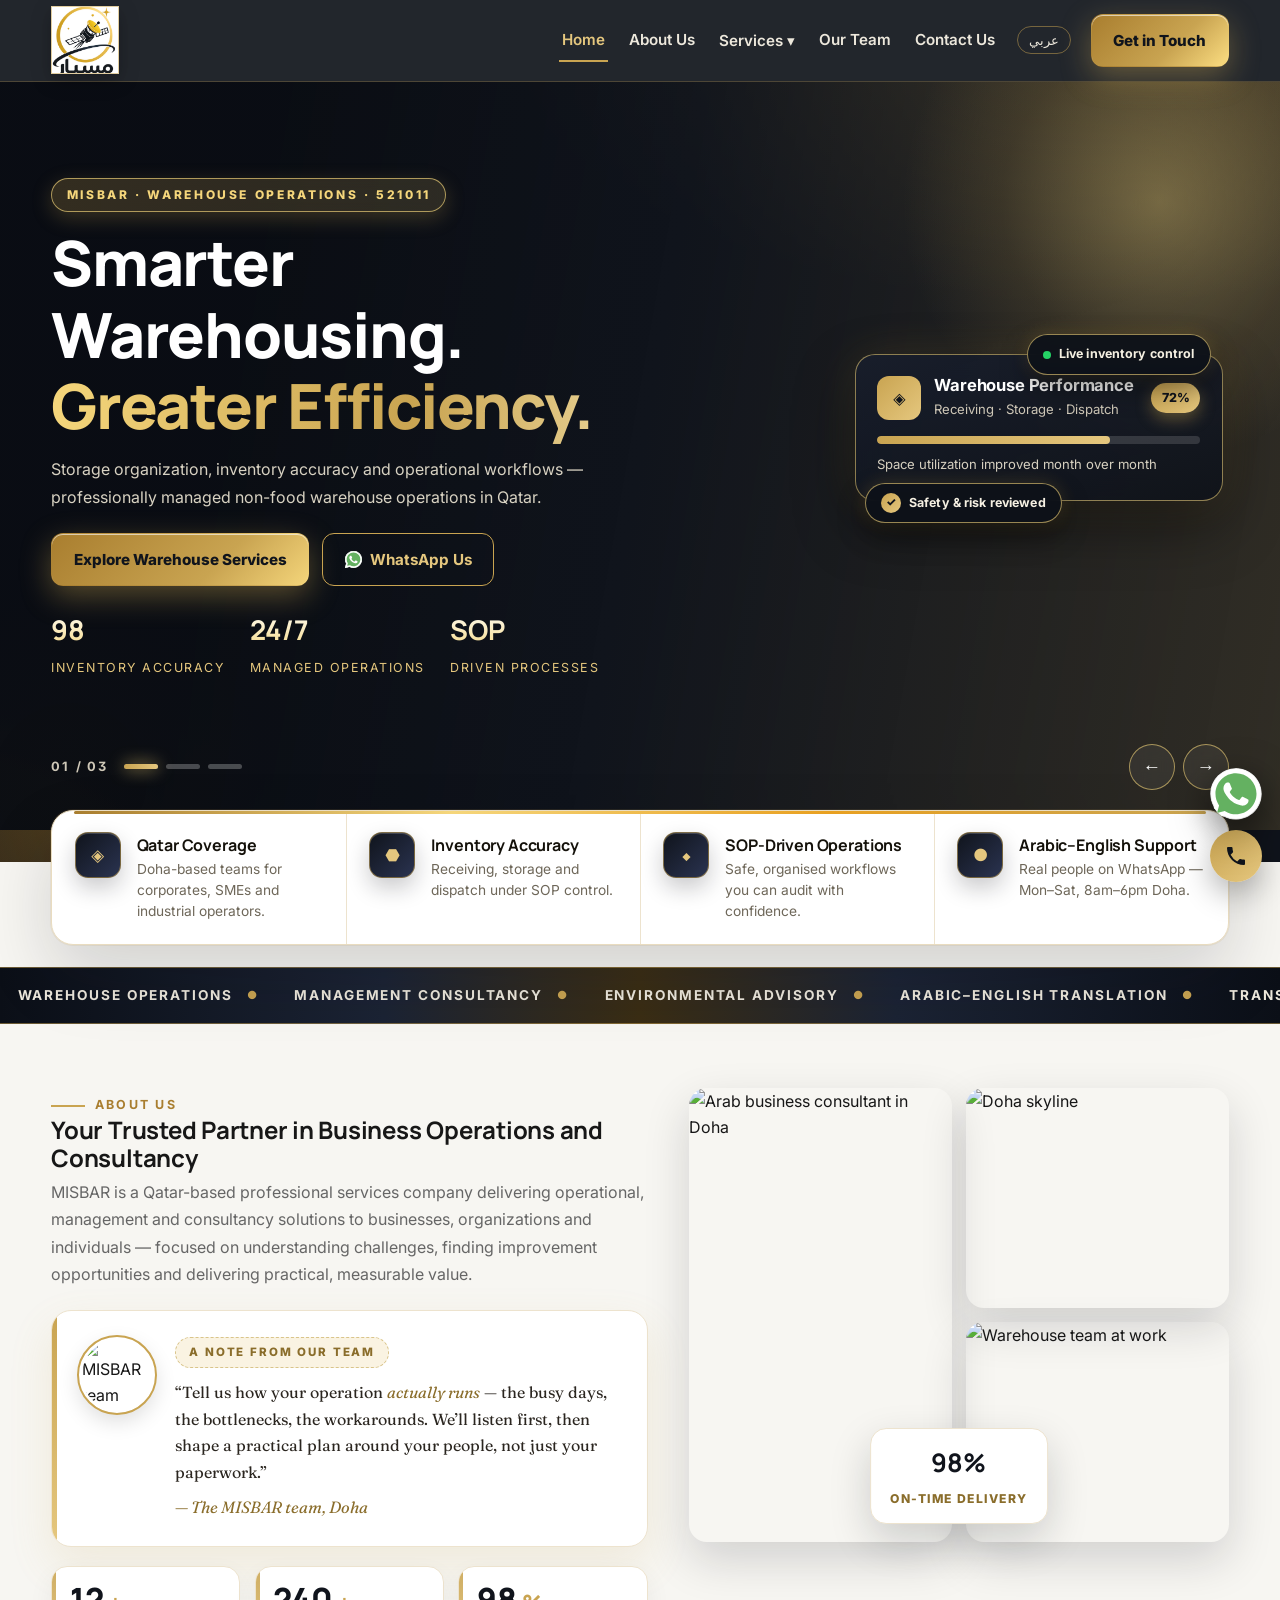
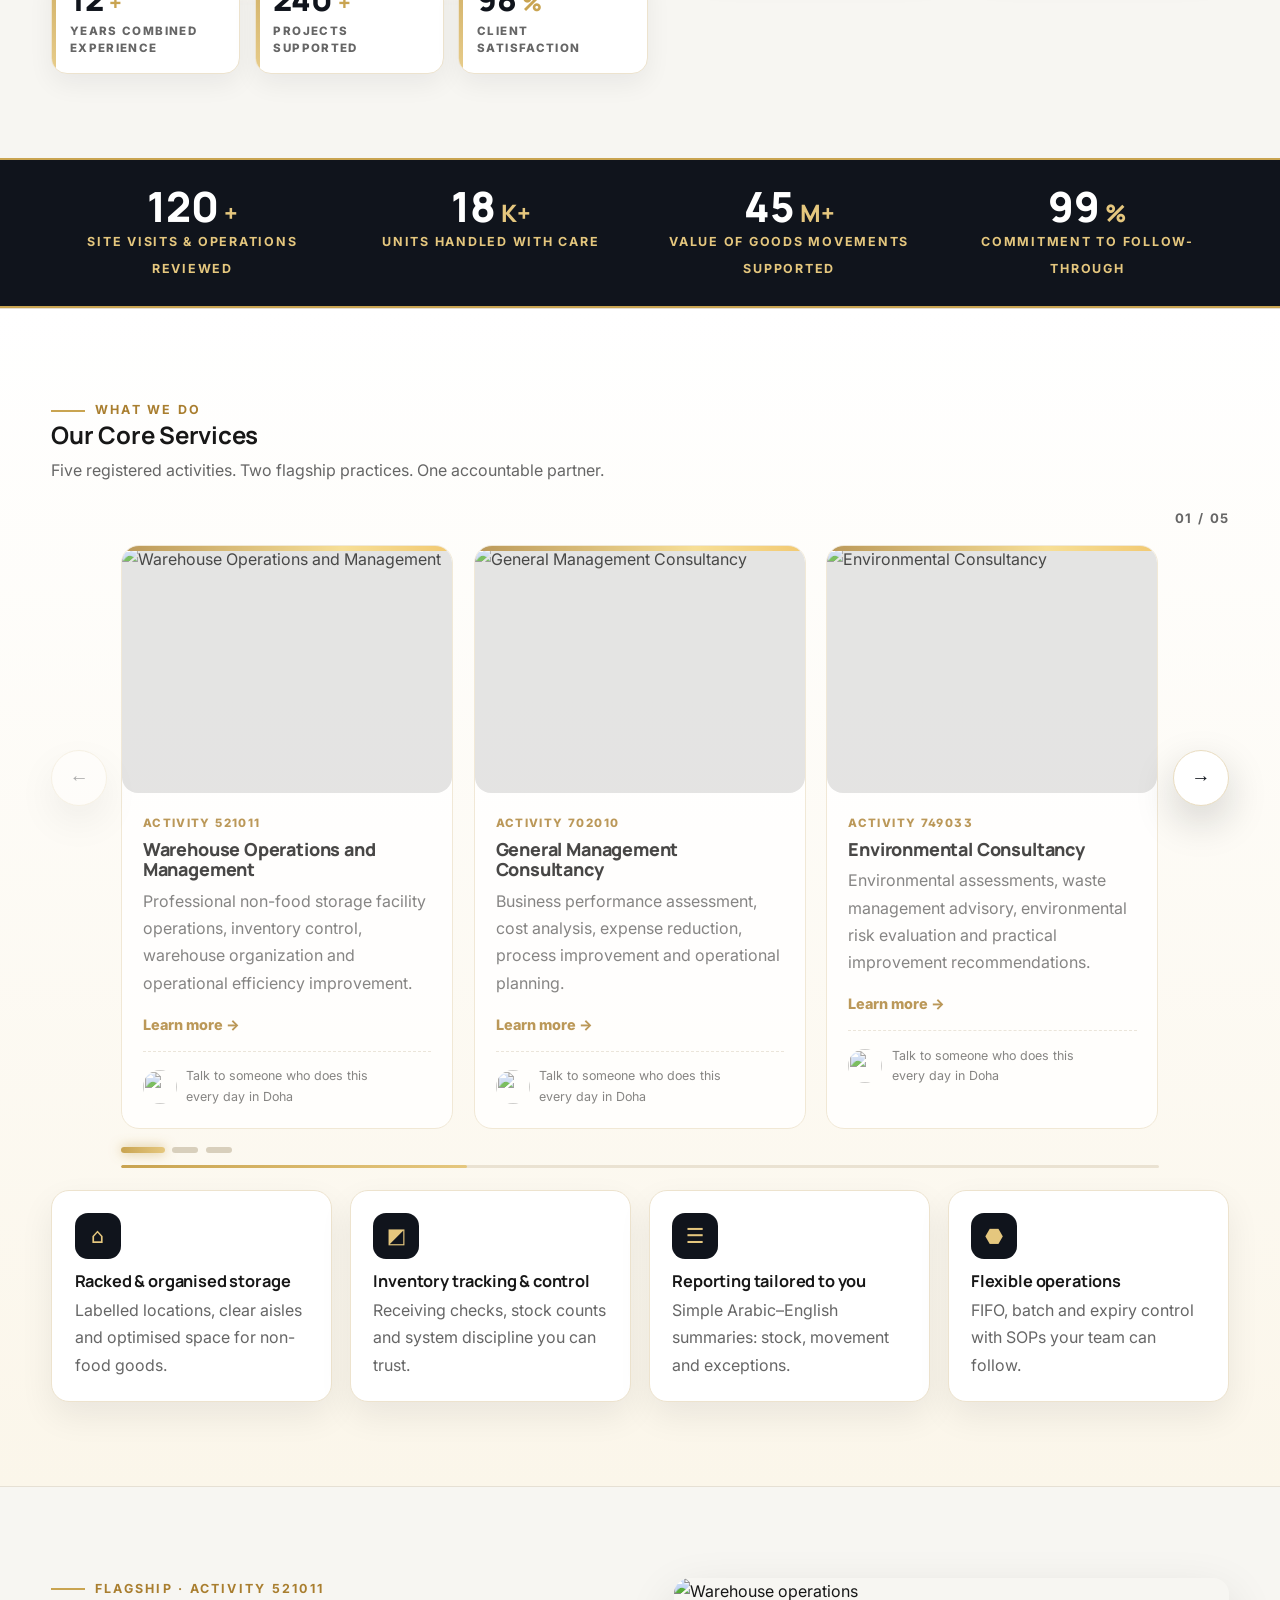
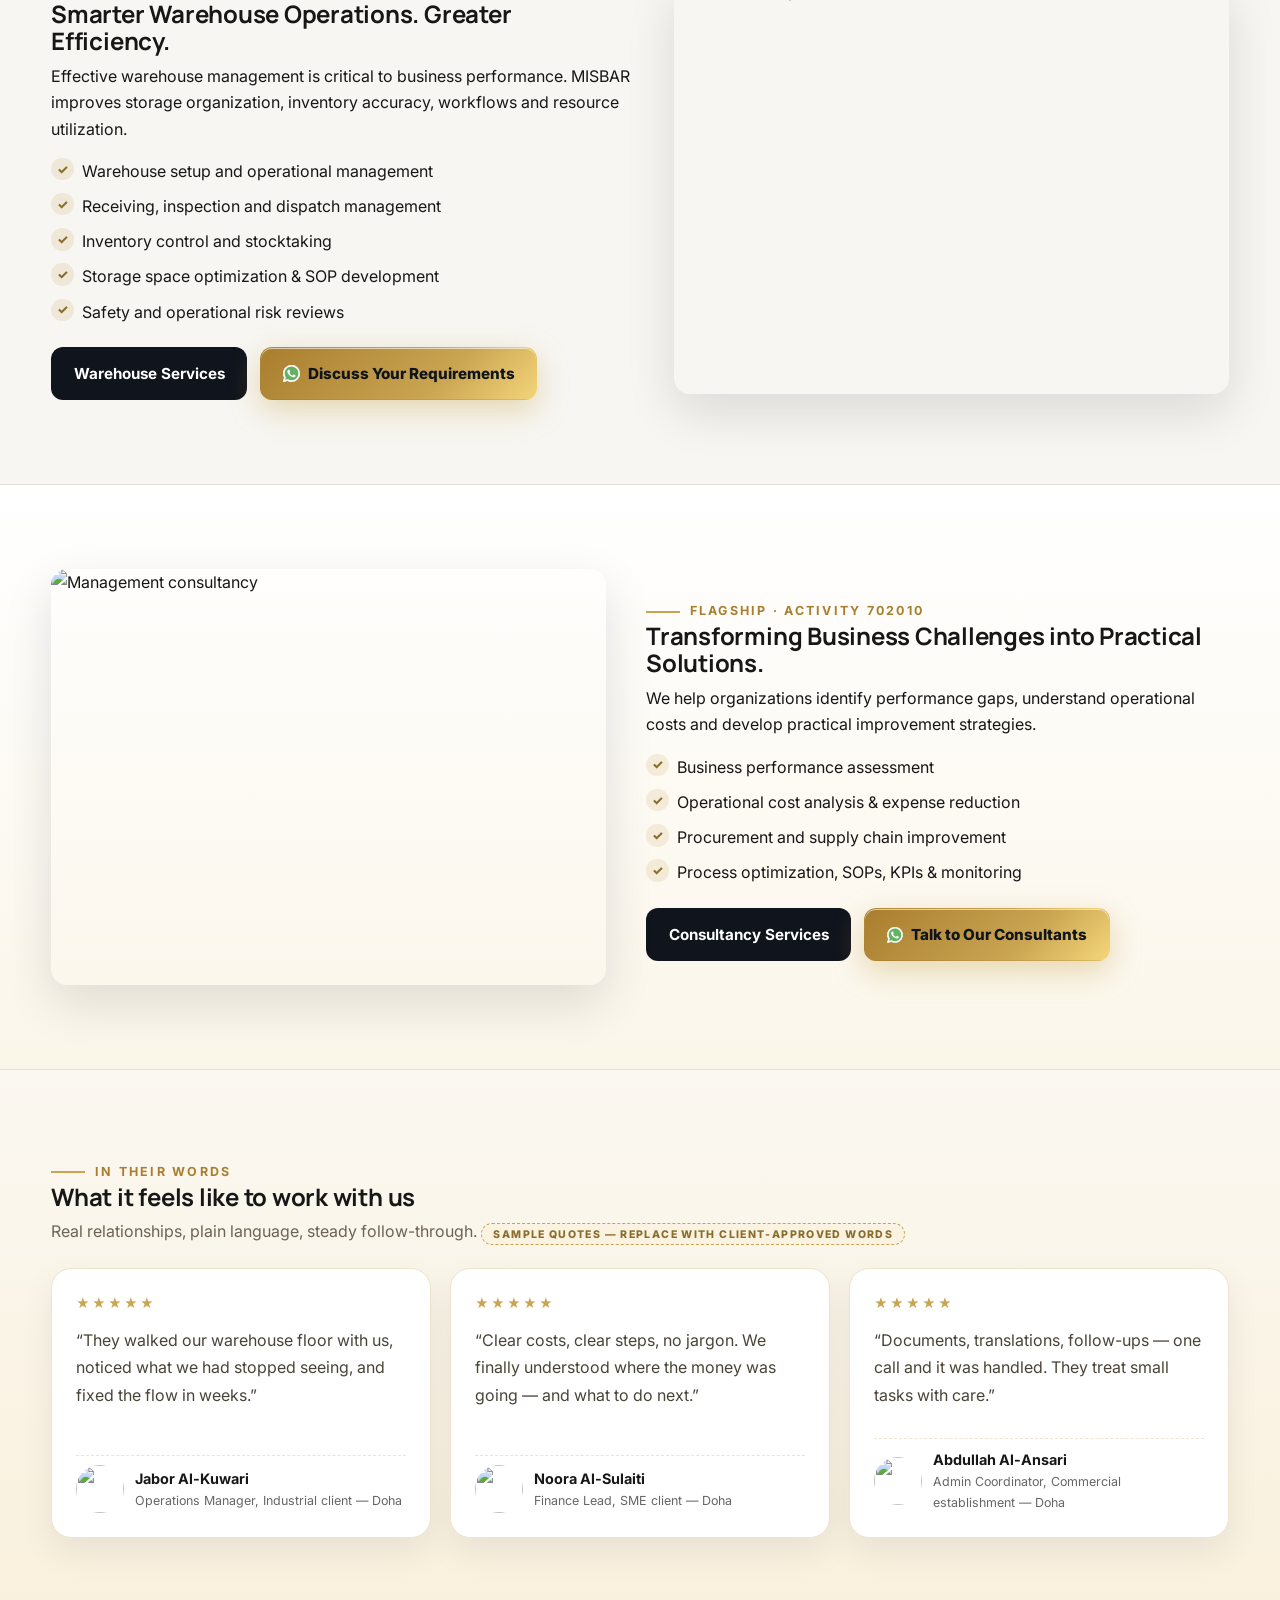
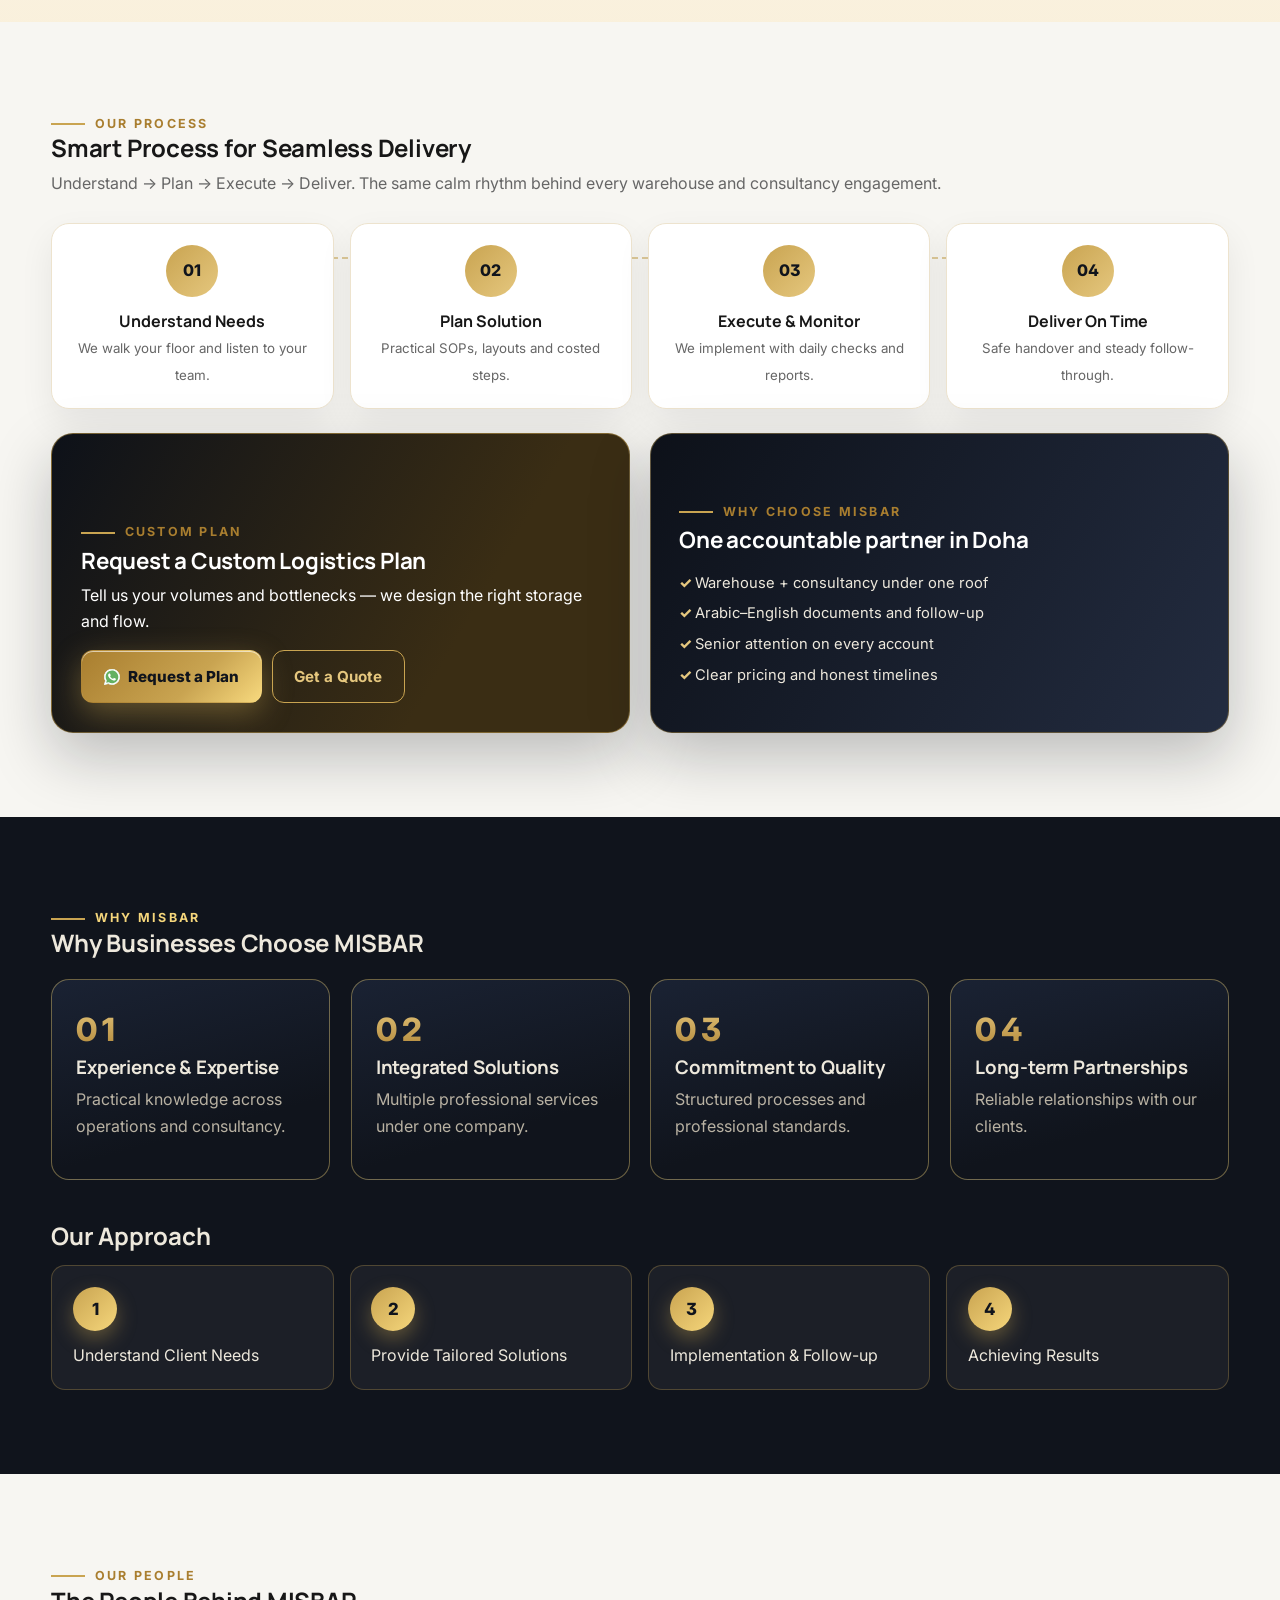
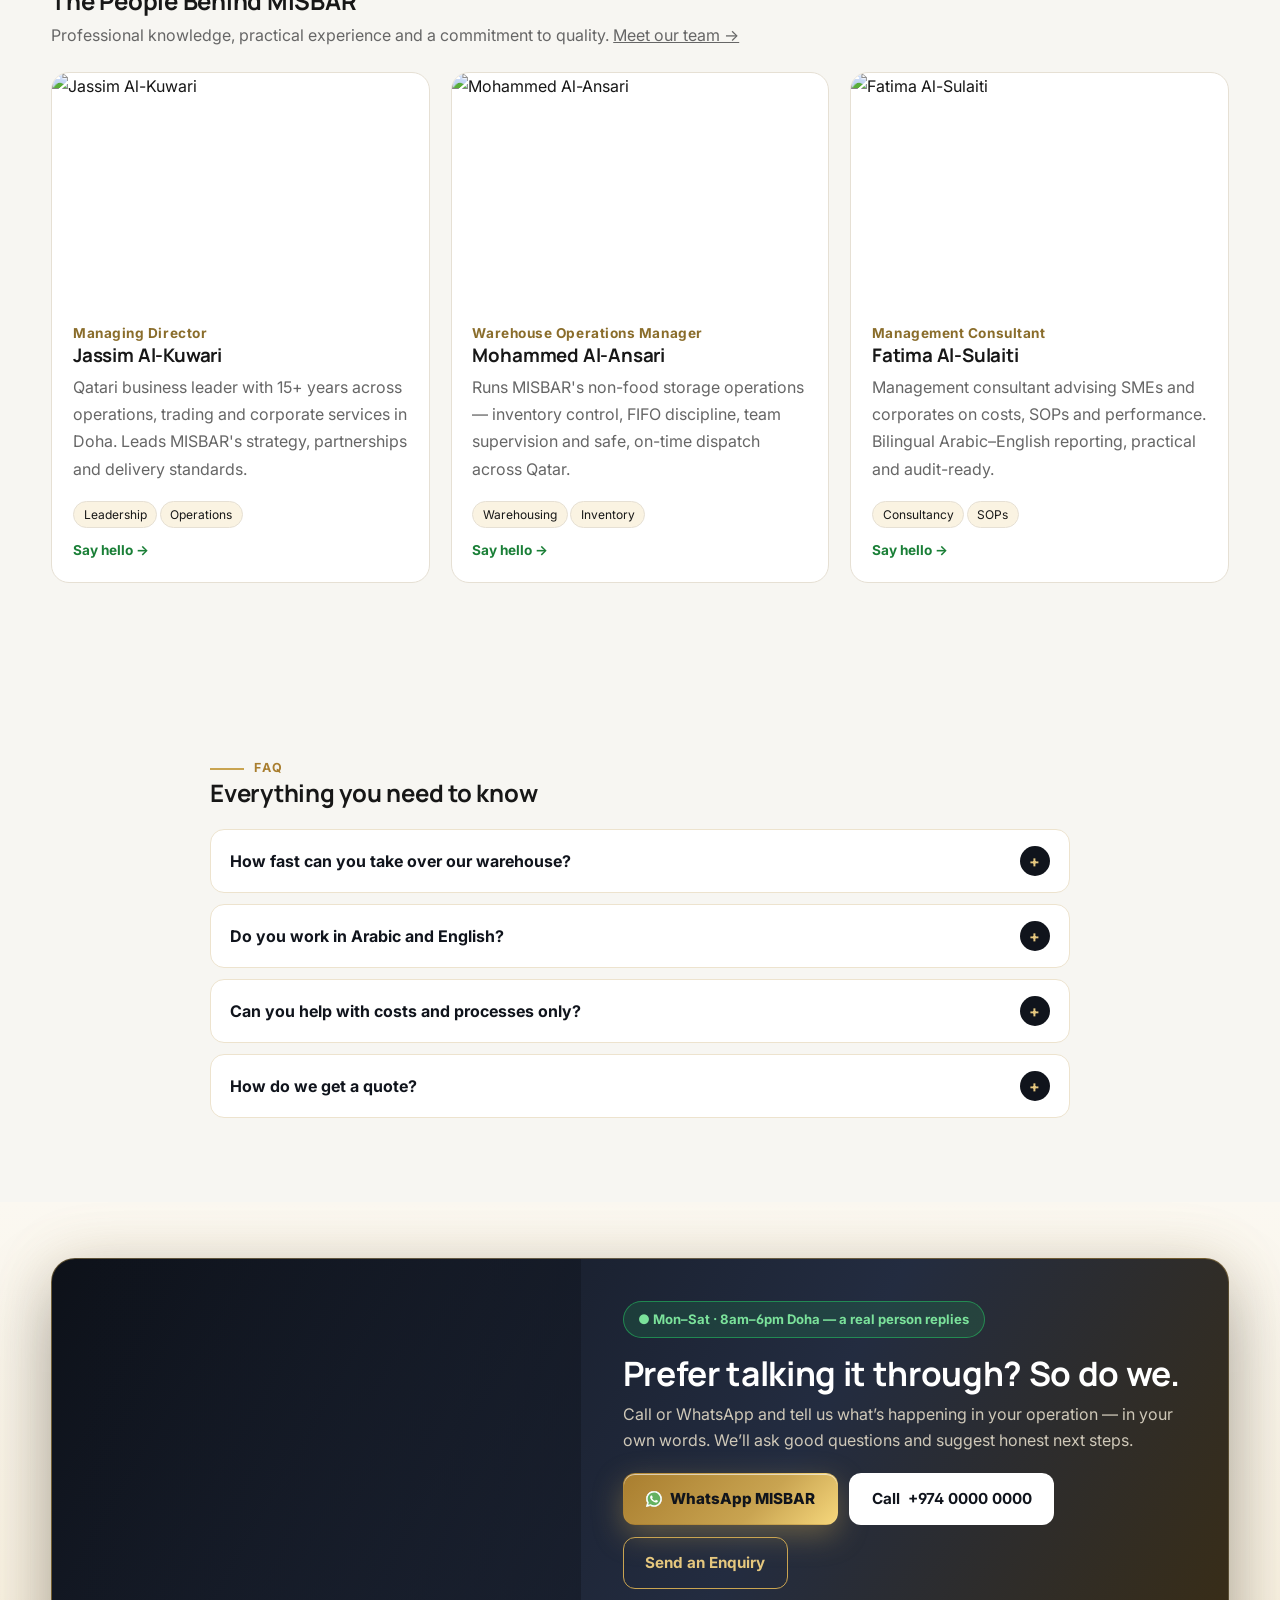
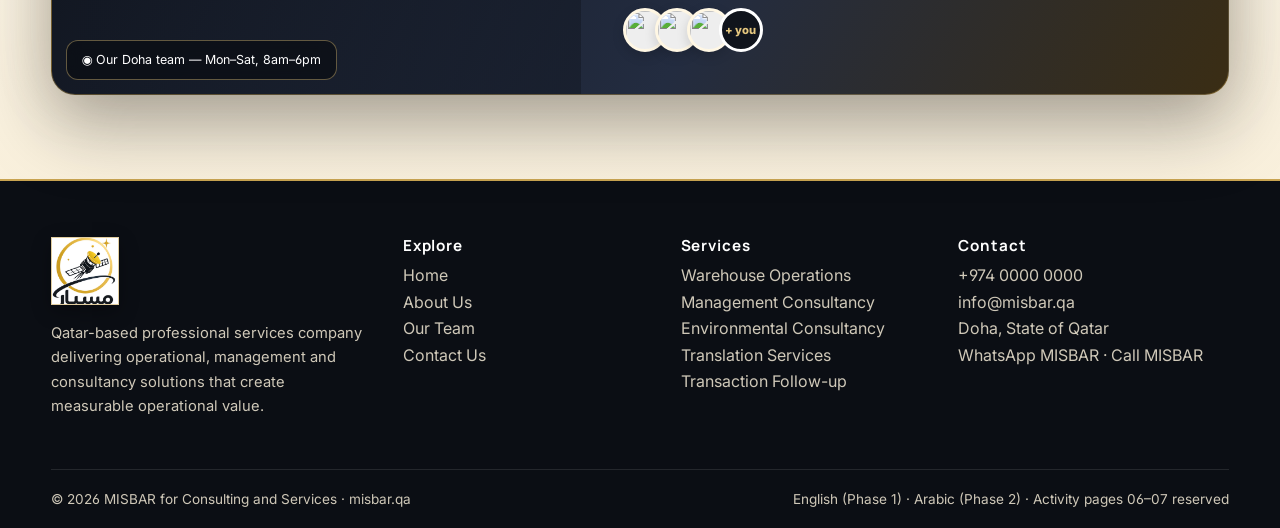
==== index.html @ 6a65ad96 "latest" ====
<!DOCTYPE html><html lang="en" dir="ltr"><head><meta charset="utf-8"><meta name="viewport" content="width=device-width,initial-scale=1">
<title>Practical Business Solutions. Better Operational Performance. | MISBAR for Consulting and Services — Qatar</title><meta name="description" content="MISBAR provides warehouse operations, management consultancy, environmental, translation and transaction services in Qatar.">
<meta property="og:title" content="Practical Business Solutions. Better Operational Performance. | MISBAR"><meta property="og:description" content="MISBAR provides warehouse operations, management consultancy, environmental, translation and transaction services in Qatar."><meta property="og:type" content="website">
<link rel="preconnect" href="https://fonts.googleapis.com"><link rel="preconnect" href="https://fonts.gstatic.com" crossorigin>
<link href="https://fonts.googleapis.com/css2?family=Manrope:wght@600;700;800&family=Inter:wght@400;500;600;700&family=Fraunces:ital,opsz,wght@0,9..144,500;0,9..144,600;1,9..144,500;1,9..144,600&family=IBM+Plex+Sans+Arabic:wght@500;700&family=Noto+Sans+Arabic:wght@400;600&display=swap" rel="stylesheet">
<link rel="stylesheet" href="assets/css/style.css?v=22">
<script type="application/ld+json">{"@context":"https://schema.org","@type":"ProfessionalService","name":"MISBAR for Consulting and Services","areaServed":"Qatar","url":"https://misbar.qa","telephone":"+974 0000 0000"}</script>
<link rel="icon" type="image/png" href="assets/img/logo.png">
</head><body><header class="ma-header"><div class="ma-container ma-header__inner">
<a class="ma-brand" href="index.html"><span class="ma-brand__mark"><img class="ma-brand__logo" src="assets/img/logo.png" alt="MISBAR logo"></span></a>
<nav class="ma-nav" aria-label="Primary"><a class="ma-nav__link" href="index.html">Home</a><a class="ma-nav__link" href="about.html">About Us</a>
<span class="ma-nav__dropdown"><a class="ma-nav__link" href="index.html#services">Services ▾</a><span class="ma-nav__dropdown-menu">
<a href="services/warehouse-operations.html">Warehouse Operations<span class="ma-tag">521011</span></a>
<a href="services/management-consultancy.html">Management Consultancy<span class="ma-tag">702010</span></a>
<a href="services/environmental-consultancy.html">Environmental Consultancy<span class="ma-tag">749033</span></a>
<a href="services/translation-services.html">Translation Services<span class="ma-tag">829901</span></a>
<a href="services/transaction-follow-up.html">Transaction Follow-up<span class="ma-tag">829903</span></a></span></span>
<a class="ma-nav__link" href="about.html#team">Our Team</a><a class="ma-nav__link" href="contact.html">Contact Us</a></nav>
<button class="ma-header__lang" onclick="MISBAR_I18N.toggle()" data-no-i18n title="Phase 2 Arabic — layout ready">عربي</button>
<a class="ma-btn ma-btn--gold ma-header__cta" href="contact.html">Get in Touch</a>
<button class="ma-header__burger" aria-label="Menu">☰</button></div></header>
<section class="ma-hero" data-hero>
<div class="ma-hero__slide ma-hero__slide--active"><div class="ma-hero__bg" style="background-image:url('https://images.unsplash.com/photo-1553413077-190dd305871c?auto=format&fit=crop&w=1800&q=70')"></div><div class="ma-hero__overlay"></div>
<div class="ma-container"><div><span class="ma-hero__kicker">MISBAR · Warehouse Operations · 521011</span>
<h1>Smarter Warehousing.<br><span class="ma-text--gold">Greater Efficiency.</span></h1>
<p class="ma-hero__lead">Storage organization, inventory accuracy and operational workflows — professionally managed non-food warehouse operations in Qatar.</p>
<div class="ma-hero__cta"><a class="ma-btn ma-btn--gold" href="services/warehouse-operations.html">Explore Warehouse Services</a><a class="ma-btn ma-btn--outline" data-wa data-wa-msg="Hello MISBAR, I would like to discuss warehouse requirements." href="#">WhatsApp Us</a></div>
<div class="ma-hero__stats"><div><b data-count="98">98%</b><span>Inventory accuracy</span></div><div><b>24/7</b><span>Managed operations</span></div><div><b>SOP</b><span>Driven processes</span></div></div></div>
<div class="ma-hero__visual"><div class="ma-hero__float ma-hero__float--top"><span class="ma-hero__pulse"></span>Live inventory control</div><div class="ma-hero__card"><div class="ma-hero__card-row"><span class="ma-dot">◈</span><div><b>Warehouse Performance</b><small>Receiving · Storage · Dispatch</small></div><span class="ma-hero__pct">72%</span></div><div class="ma-hero__bar"><i></i></div><div class="ma-hero__card-foot"><small>Space utilization improved month over month</small></div></div><div class="ma-hero__float ma-hero__float--bottom"><span class="ma-hero__tick">✓</span>Safety &amp; risk reviewed</div></div></div></div>
<div class="ma-hero__slide"><div class="ma-hero__bg" style="background-image:url('https://images.unsplash.com/photo-1486406146926-c627a92ad1ab?auto=format&fit=crop&w=1800&q=70')"></div><div class="ma-hero__overlay"></div>
<div class="ma-container"><div><span class="ma-hero__kicker">MISBAR · Management Consultancy · 702010</span>
<h1>Business Challenges.<br><span class="ma-text--gold">Practical Solutions.</span></h1>
<p class="ma-hero__lead">Performance assessment, cost analysis and process improvement — clear strategies that create measurable operational value.</p>
<div class="ma-hero__cta"><a class="ma-btn ma-btn--gold" href="services/management-consultancy.html">Talk to Consultants</a><a class="ma-btn ma-btn--outline" href="#services">All Services</a></div>
<div class="ma-hero__stats"><div><b>5</b><span>Registered activities</span></div><div><b>KPI</b><span>Based improvement</span></div><div><b>ROI</b><span>Focused planning</span></div></div></div>
<div class="ma-hero__visual"><div class="ma-hero__float ma-hero__float--top"><span class="ma-hero__pulse"></span>Cost analysis delivered</div><div class="ma-hero__card"><div class="ma-hero__card-row"><span class="ma-dot">⬣</span><div><b>Performance Review</b><small>Costs · Processes · KPIs</small></div><span class="ma-hero__pct">58%</span></div><div class="ma-hero__bar"><i style="width:58%"></i></div><div class="ma-hero__card-foot"><small>Expense reduction roadmap in weeks, not months</small></div></div><div class="ma-hero__float ma-hero__float--bottom"><span class="ma-hero__tick">✓</span>Corrective action plan</div></div></div></div>
<div class="ma-hero__slide"><div class="ma-hero__bg" style="background-image:url('https://images.unsplash.com/photo-1522071820081-009f0129c71c?auto=format&fit=crop&w=1800&q=70')"></div><div class="ma-hero__overlay"></div>
<div class="ma-container"><div><span class="ma-hero__kicker">MISBAR · Doha, Qatar · Integrated Services</span>
<h1>One Partner.<br><span class="ma-text--gold">Five Professional Services.</span></h1>
<p class="ma-hero__lead">Warehouse, consultancy, environmental, translation and transaction follow-up — integrated support for corporates, SMEs and industrial operators.</p>
<div class="ma-hero__cta"><a class="ma-btn ma-btn--gold" href="#services">Explore Our Services</a><a class="ma-btn ma-btn--outline" href="contact.html">Contact Our Team</a></div>
<div class="ma-hero__badges"><span>Real people · Fast replies</span><span>Environmental · 749033</span><span>Translation · 829901</span><span>Transactions · 829903</span></div></div>
<div class="ma-hero__visual"><div class="ma-hero__float ma-hero__float--top"><span class="ma-hero__pulse"></span>Trusted in Qatar</div><div class="ma-hero__card"><div class="ma-hero__card-row"><span class="ma-dot">⬥</span><div><b>Why MISBAR</b><small>Quality · Structure · Partnership</small></div><span class="ma-hero__pct">88%</span></div><div class="ma-hero__bar"><i style="width:88%"></i></div><div class="ma-hero__card-foot"><small>Long-term relationships, professional standards</small></div></div><div class="ma-hero__float ma-hero__float--bottom"><span class="ma-hero__tick">✓</span>Enquiry response fast</div></div></div></div>
<div class="ma-hero__nav"><div class="ma-container"><span class="ma-hero__count"><span data-hero-cur>01</span> / 03</span><div class="ma-hero__dots" data-hero-dots></div><div class="ma-hero__arrows"><button class="ma-hero__arrow" data-hero-prev aria-label="Previous">←</button><button class="ma-hero__arrow" data-hero-next aria-label="Next">→</button></div></div></div>
</section>
<div class="ma-container"><div class="ma-hero__strip ma-reveal"><div class="ma-hero__strip-inner">
<div class="ma-hero__strip-item"><div class="ma-hero__strip-icon">◈</div><div><b>Qatar Coverage</b><small>Doha-based teams for corporates, SMEs and industrial operators.</small></div></div>
<div class="ma-hero__strip-item"><div class="ma-hero__strip-icon">⬣</div><div><b>Inventory Accuracy</b><small>Receiving, storage and dispatch under SOP control.</small></div></div>
<div class="ma-hero__strip-item"><div class="ma-hero__strip-icon">⬥</div><div><b>SOP-Driven Operations</b><small>Safe, organised workflows you can audit with confidence.</small></div></div>
<div class="ma-hero__strip-item"><div class="ma-hero__strip-icon">●</div><div><b>Arabic–English Support</b><small>Real people on WhatsApp — Mon–Sat, 8am–6pm Doha.</small></div></div>
</div></div></div>
<div class="ma-marquee" aria-hidden="true"><div class="ma-marquee__track"><div class="ma-marquee__group"><span class="ma-marquee__item">Warehouse Operations <i class="ma-marquee__dot">●</i></span><span class="ma-marquee__item">Management Consultancy <i class="ma-marquee__dot">●</i></span><span class="ma-marquee__item">Environmental Advisory <i class="ma-marquee__dot">●</i></span><span class="ma-marquee__item">Arabic–English Translation <i class="ma-marquee__dot">●</i></span><span class="ma-marquee__item">Transaction Follow-up <i class="ma-marquee__dot">●</i></span><span class="ma-marquee__item ma-marquee__item--gold">Corporates <i class="ma-marquee__dot">●</i></span><span class="ma-marquee__item ma-marquee__item--gold">SMEs <i class="ma-marquee__dot">●</i></span><span class="ma-marquee__item ma-marquee__item--gold">Industrial <i class="ma-marquee__dot">●</i></span><span class="ma-marquee__item ma-marquee__item--gold">Logistics <i class="ma-marquee__dot">●</i></span><span class="ma-marquee__item ma-marquee__item--gold">Government Suppliers <i class="ma-marquee__dot">●</i></span><span class="ma-marquee__item">Doha · Qatar <i class="ma-marquee__dot">●</i></span></div><div class="ma-marquee__group" aria-hidden="true"><span class="ma-marquee__item">Warehouse Operations <i class="ma-marquee__dot">●</i></span><span class="ma-marquee__item">Management Consultancy <i class="ma-marquee__dot">●</i></span><span class="ma-marquee__item">Environmental Advisory <i class="ma-marquee__dot">●</i></span><span class="ma-marquee__item">Arabic–English Translation <i class="ma-marquee__dot">●</i></span><span class="ma-marquee__item">Transaction Follow-up <i class="ma-marquee__dot">●</i></span><span class="ma-marquee__item ma-marquee__item--gold">Corporates <i class="ma-marquee__dot">●</i></span><span class="ma-marquee__item ma-marquee__item--gold">SMEs <i class="ma-marquee__dot">●</i></span><span class="ma-marquee__item ma-marquee__item--gold">Industrial <i class="ma-marquee__dot">●</i></span><span class="ma-marquee__item ma-marquee__item--gold">Logistics <i class="ma-marquee__dot">●</i></span><span class="ma-marquee__item ma-marquee__item--gold">Government Suppliers <i class="ma-marquee__dot">●</i></span><span class="ma-marquee__item">Doha · Qatar <i class="ma-marquee__dot">●</i></span></div></div></div><section class="ma-section"><div class="ma-container"><div class="ma-about"><div><span class="ma-section__eyebrow ma-reveal">About us</span>
<h2 class="ma-reveal">Your Trusted Partner in Business Operations and Consultancy</h2>
<p class="ma-section__lead ma-reveal" style="max-width:780px">MISBAR is a Qatar-based professional services company delivering operational, management and consultancy solutions to businesses, organizations and individuals — focused on understanding challenges, finding improvement opportunities and delivering practical, measurable value.</p>
<div class="ma-note ma-reveal" style="margin-top:1.4rem;max-width:780px"><img class="ma-note__avatar" src="https://images.unsplash.com/photo-1542810634-71277d95dcbb?auto=format&fit=crop&w=200&q=70" alt="MISBAR team member"><div class="ma-note__body"><span class="ma-note__eyebrow">A note from our team</span><p class="ma-note__quote">“Tell us how your operation <em>actually runs</em> — the busy days, the bottlenecks, the workarounds. We’ll listen first, then shape a practical plan around your people, not just your paperwork.”</p><div class="ma-note__sig">— The MISBAR team, Doha</div></div></div>
<div class="ma-about__stats ma-reveal"><div class="ma-about__stat"><b><span data-count="12">12</span><i>+</i></b><span>Years combined experience</span></div><div class="ma-about__stat"><b><span data-count="240">240</span><i>+</i></b><span>Projects supported</span></div><div class="ma-about__stat"><b><span data-count="98">98</span><i>%</i></b><span>Client satisfaction</span></div></div></div>
<div class="ma-about__collage ma-reveal"><img class="ma-about__collage-main" src="https://images.unsplash.com/photo-1541101767792-f9b2b1c4f127?auto=format&fit=crop&w=800&q=70" alt="Arab business consultant in Doha" loading="lazy"><img src="https://images.unsplash.com/photo-1512453979798-5ea266f8880c?auto=format&fit=crop&w=600&q=70" alt="Doha skyline" loading="lazy"><img src="https://images.unsplash.com/photo-1586528116311-ad8dd3c8310d?auto=format&fit=crop&w=600&q=70" alt="Warehouse team at work" loading="lazy"><div class="ma-about__badge"><b>98%</b><span>On-time delivery</span></div></div></div></div></section>
<div class="ma-stats"><div class="ma-container ma-stats__inner ma-reveal"><div><b><span data-count="120">120</span><em>+</em></b><span>Site visits & operations reviewed</span></div><div><b><span data-count="18">18</span><em>K+</em></b><span>Units handled with care</span></div><div><b><span data-count="45">45</span><em>M+</em></b><span>Value of goods movements supported</span></div><div><b><span data-count="99">99</span><em>%</em></b><span>Commitment to follow-through</span></div></div></div>
<section class="ma-section ma-section--alt" id="services"><div class="ma-container"><span class="ma-section__eyebrow ma-reveal">What we do</span>
<h2 class="ma-reveal">Our Core Services</h2><p class="ma-section__lead ma-reveal">Five registered activities. Two flagship practices. One accountable partner.</p>
<div class="ma-services">
<div class="ma-services__head"><div></div><div class="ma-services__controls"><span class="ma-services__count"><span data-svc-current>01</span> / <span data-svc-total>05</span></span>
<button class="ma-services__btn" data-svc-prev aria-label="Previous services">←</button>
<button class="ma-services__btn" data-svc-next aria-label="Next services">→</button></div></div>
<div class="ma-services__viewport" data-svc-viewport><div class="ma-services__track" data-service-grid></div></div>
<div class="ma-services__dots" data-svc-dots></div><div class="ma-services__progress"><i data-svc-progress></i></div></div>
<div class="ma-smart__grid">
<div class="ma-smart__card ma-reveal"><i>⌂</i><h3>Racked & organised storage</h3><p>Labelled locations, clear aisles and optimised space for non-food goods.</p></div>
<div class="ma-smart__card ma-reveal"><i>◩</i><h3>Inventory tracking & control</h3><p>Receiving checks, stock counts and system discipline you can trust.</p></div>
<div class="ma-smart__card ma-reveal"><i>☰</i><h3>Reporting tailored to you</h3><p>Simple Arabic–English summaries: stock, movement and exceptions.</p></div>
<div class="ma-smart__card ma-reveal"><i>⬣</i><h3>Flexible operations</h3><p>FIFO, batch and expiry control with SOPs your team can follow.</p></div>
</div></div></section>
<section class="ma-section"><div class="ma-container ma-feature"><div>
<span class="ma-section__eyebrow ma-reveal">Flagship · Activity 521011</span><h2 class="ma-reveal">Smarter Warehouse Operations. Greater Efficiency.</h2>
<p class="ma-reveal">Effective warehouse management is critical to business performance. MISBAR improves storage organization, inventory accuracy, workflows and resource utilization.</p>
<ul class="ma-checklist ma-reveal"><li>Warehouse setup and operational management</li><li>Receiving, inspection and dispatch management</li><li>Inventory control and stocktaking</li><li>Storage space optimization & SOP development</li><li>Safety and operational risk reviews</li></ul>
<div class="ma-hero__cta ma-reveal"><a class="ma-btn ma-btn--dark" href="services/warehouse-operations.html">Warehouse Services</a><a class="ma-btn ma-btn--gold" data-wa data-wa-msg="Hello MISBAR, I would like to discuss warehouse requirements." href="#">Discuss Your Requirements</a></div></div>
<div class="ma-reveal"><img src="https://images.unsplash.com/photo-1553413077-190dd305871c?auto=format&fit=crop&w=1000&q=70" alt="Warehouse operations"></div></div></section>
<section class="ma-section ma-section--alt"><div class="ma-container ma-feature ma-feature--reverse"><div>
<span class="ma-section__eyebrow ma-reveal">Flagship · Activity 702010</span><h2 class="ma-reveal">Transforming Business Challenges into Practical Solutions.</h2>
<p class="ma-reveal">We help organizations identify performance gaps, understand operational costs and develop practical improvement strategies.</p>
<ul class="ma-checklist ma-reveal"><li>Business performance assessment</li><li>Operational cost analysis & expense reduction</li><li>Procurement and supply chain improvement</li><li>Process optimization, SOPs, KPIs & monitoring</li></ul>
<div class="ma-hero__cta ma-reveal"><a class="ma-btn ma-btn--dark" href="services/management-consultancy.html">Consultancy Services</a><a class="ma-btn ma-btn--gold" data-wa data-wa-msg="Hello MISBAR, I would like to talk to a consultant." href="#">Talk to Our Consultants</a></div></div>
<div class="ma-reveal"><img src="https://images.unsplash.com/photo-1454165804606-c3d57bc86b40?auto=format&fit=crop&w=1000&q=70" alt="Management consultancy"></div></div></section>
<section class="ma-section ma-section--warm"><div class="ma-container"><span class="ma-section__eyebrow ma-reveal">In their words</span>
<h2 class="ma-reveal">What it feels like to work with us</h2>
<p class="ma-section__lead ma-reveal">Real relationships, plain language, steady follow-through. <span class="ma-tag--sample">Sample quotes — replace with client-approved words</span></p>
<div class="ma-testimonials__grid" style="margin-top:1.4rem">
<div class="ma-testimonials__card ma-reveal"><div class="ma-testimonials__stars">★★★★★</div><p>“They walked our warehouse floor with us, noticed what we had stopped seeing, and fixed the flow in weeks.”</p><div class="ma-testimonials__who"><img src="https://images.unsplash.com/photo-1507003211169-0a1dd7228f2d?auto=format&fit=crop&w=160&q=70" alt=""><div><b>Jabor Al-Kuwari</b><small>Operations Manager, Industrial client — Doha</small></div></div></div>
<div class="ma-testimonials__card ma-reveal"><div class="ma-testimonials__stars">★★★★★</div><p>“Clear costs, clear steps, no jargon. We finally understood where the money was going — and what to do next.”</p><div class="ma-testimonials__who"><img src="https://images.unsplash.com/photo-1542810634-71277d95dcbb?auto=format&fit=crop&w=160&q=70" alt=""><div><b>Noora Al-Sulaiti</b><small>Finance Lead, SME client — Doha</small></div></div></div>
<div class="ma-testimonials__card ma-reveal"><div class="ma-testimonials__stars">★★★★★</div><p>“Documents, translations, follow-ups — one call and it was handled. They treat small tasks with care.”</p><div class="ma-testimonials__who"><img src="https://images.unsplash.com/photo-1541101767792-f9b2b1c4f127?auto=format&fit=crop&w=160&q=70" alt=""><div><b>Abdullah Al-Ansari</b><small>Admin Coordinator, Commercial establishment — Doha</small></div></div></div>
</div></div></section>
<section class="ma-section"><div class="ma-container"><span class="ma-section__eyebrow ma-reveal">Our process</span><h2 class="ma-reveal">Smart Process for Seamless Delivery</h2><p class="ma-section__lead ma-reveal">Understand → Plan → Execute → Deliver. The same calm rhythm behind every warehouse and consultancy engagement.</p><div class="ma-process"><div class="ma-process__item ma-reveal"><div class="ma-process__num">01</div><b>Understand Needs</b><small>We walk your floor and listen to your team.</small></div><div class="ma-process__item ma-reveal"><div class="ma-process__num">02</div><b>Plan Solution</b><small>Practical SOPs, layouts and costed steps.</small></div><div class="ma-process__item ma-reveal"><div class="ma-process__num">03</div><b>Execute & Monitor</b><small>We implement with daily checks and reports.</small></div><div class="ma-process__item ma-reveal"><div class="ma-process__num">04</div><b>Deliver On Time</b><small>Safe handover and steady follow-through.</small></div></div>
<div class="ma-split"><div class="ma-split__card ma-split__card--gold ma-reveal"><div><span class="ma-section__eyebrow">Custom plan</span><h3>Request a Custom Logistics Plan</h3><p>Tell us your volumes and bottlenecks — we design the right storage and flow.</p><div style="display:flex;gap:.6rem;flex-wrap:wrap;margin-top:1rem"><a class="ma-btn ma-btn--gold" data-wa data-wa-msg="Hello MISBAR, I would like a custom logistics plan." href="#">Request a Plan</a><a class="ma-btn ma-btn--outline" href="contact.html">Get a Quote</a></div></div></div><div class="ma-split__card ma-split__card--dark ma-reveal"><span class="ma-section__eyebrow">Why choose MISBAR</span><h3>One accountable partner in Doha</h3><ul><li>Warehouse + consultancy under one roof</li><li>Arabic–English documents and follow-up</li><li>Senior attention on every account</li><li>Clear pricing and honest timelines</li></ul></div></div></div></section>
<section class="ma-section ma-section--dark"><div class="ma-container"><span class="ma-section__eyebrow ma-reveal">Why MISBAR</span><h2 class="ma-reveal">Why Businesses Choose MISBAR</h2>
<div class="ma-grid ma-grid--4" style="margin-top:1.4rem">
<div class="ma-why__card ma-reveal" style="background:#171D29;border-color:rgba(201,164,81,.3);color:#EDE8DC"><div class="ma-why__num">01</div><h3>Experience & Expertise</h3><p class="ma-text--muted">Practical knowledge across operations and consultancy.</p></div>
<div class="ma-why__card ma-reveal" style="background:#171D29;border-color:rgba(201,164,81,.3);color:#EDE8DC"><div class="ma-why__num">02</div><h3>Integrated Solutions</h3><p class="ma-text--muted">Multiple professional services under one company.</p></div>
<div class="ma-why__card ma-reveal" style="background:#171D29;border-color:rgba(201,164,81,.3);color:#EDE8DC"><div class="ma-why__num">03</div><h3>Commitment to Quality</h3><p class="ma-text--muted">Structured processes and professional standards.</p></div>
<div class="ma-why__card ma-reveal" style="background:#171D29;border-color:rgba(201,164,81,.3);color:#EDE8DC"><div class="ma-why__num">04</div><h3>Long-term Partnerships</h3><p class="ma-text--muted">Reliable relationships with our clients.</p></div></div>
<h2 class="ma-reveal" style="margin-top:2.6rem">Our Approach</h2><div class="ma-steps" style="margin-top:1rem">
<div class="ma-steps__item ma-reveal"><b>1</b>Understand Client Needs</div><div class="ma-steps__item ma-reveal"><b>2</b>Provide Tailored Solutions</div><div class="ma-steps__item ma-reveal"><b>3</b>Implementation & Follow-up</div><div class="ma-steps__item ma-reveal"><b>4</b>Achieving Results</div></div></div></section>
<section class="ma-section"><div class="ma-container"><span class="ma-section__eyebrow ma-reveal">Our people</span><h2 class="ma-reveal">The People Behind MISBAR</h2>
<p class="ma-section__lead ma-reveal">Professional knowledge, practical experience and a commitment to quality. <a href="about.html#team">Meet our team →</a></p>
<div class="ma-team__grid" data-team-grid="3" style="margin-top:1.4rem"></div></div></section>
<section class="ma-section"><div class="ma-container" style="max-width:860px"><span class="ma-section__eyebrow ma-reveal">FAQ</span><h2 class="ma-reveal">Everything you need to know</h2><div class="ma-faq">
<div class="ma-faq__item ma-reveal"><button class="ma-faq__q">How fast can you take over our warehouse? <span>+</span></button><div class="ma-faq__a"><p>Most handovers complete in 2–4 weeks: site walk, SOP review, team briefing and a supervised go-live with daily counts.</p></div></div>
<div class="ma-faq__item ma-reveal"><button class="ma-faq__q">Do you work in Arabic and English? <span>+</span></button><div class="ma-faq__a"><p>Yes. All SOPs, labels, reports and government follow-up are handled in both languages by our Doha team.</p></div></div>
<div class="ma-faq__item ma-reveal"><button class="ma-faq__q">Can you help with costs and processes only? <span>+</span></button><div class="ma-faq__a"><p>Absolutely. Our management consultancy (702010) delivers performance reviews, cost analysis and KPI monitoring without a warehouse contract.</p></div></div>
<div class="ma-faq__item ma-reveal"><button class="ma-faq__q">How do we get a quote? <span>+</span></button><div class="ma-faq__a"><p>WhatsApp us your space size and volumes, or send the enquiry form. A real person replies within one business day.</p></div></div>
</div></div></section>
<section class="ma-section ma-section--warm" style="padding-top:3.5rem"><div class="ma-container"><div class="ma-cta ma-reveal">
<div class="ma-cta__photo" style="background-image:url('https://images.unsplash.com/photo-1600880292203-757bb62b4baf?auto=format&fit=crop&w=900&q=70')"><div class="ma-cta__caption">◉ Our Doha team — Mon–Sat, 8am–6pm</div></div>
<div class="ma-card__body"><span class="ma-cta__reply">● Mon–Sat · 8am–6pm Doha — a real person replies</span>
<h2>Prefer talking it through? So do we.</h2>
<p style="color:#CFC8B8">Call or WhatsApp and tell us what’s happening in your operation — in your own words. We’ll ask good questions and suggest honest next steps.</p>
<div style="display:flex;gap:.7rem;flex-wrap:wrap;margin-top:1.2rem"><a class="ma-btn ma-btn--gold" data-wa data-wa-msg="Hello MISBAR, I would like to talk through my requirements." href="#">WhatsApp MISBAR</a><a class="ma-btn ma-btn--light" data-tel href="#">Call <span data-phone-text></span></a><a class="ma-btn ma-btn--outline" href="contact.html">Send an Enquiry</a></div>
<div class="ma-trust__faces" style="margin-top:1.2rem"><img src="https://images.unsplash.com/photo-1507003211169-0a1dd7228f2d?auto=format&fit=crop&w=160&q=70" alt=""><img src="https://images.unsplash.com/photo-1542810634-71277d95dcbb?auto=format&fit=crop&w=160&q=70" alt=""><img src="https://images.unsplash.com/photo-1541101767792-f9b2b1c4f127?auto=format&fit=crop&w=160&q=70" alt=""><span class="ma-trust__more">+ you</span></div></div>
</div></div></section>
<footer class="ma-footer"><div class="ma-container ma-footer__grid">
<div><a class="ma-brand" href="index.html"><span class="ma-brand__mark"><img class="ma-brand__logo" src="assets/img/logo.png" alt="MISBAR logo"></span></a>
<p style="margin-top:1rem;font-size:.92rem">Qatar-based professional services company delivering operational, management and consultancy solutions that create measurable operational value.</p></div>
<div><h4>Explore</h4><p><a href="index.html">Home</a><br><a href="about.html">About Us</a><br><a href="about.html#team">Our Team</a><br><a href="contact.html">Contact Us</a></p></div>
<div><h4>Services</h4><p><a href="services/warehouse-operations.html">Warehouse Operations</a><br><a href="services/management-consultancy.html">Management Consultancy</a><br><a href="services/environmental-consultancy.html">Environmental Consultancy</a><br><a href="services/translation-services.html">Translation Services</a><br><a href="services/transaction-follow-up.html">Transaction Follow-up</a></p></div>
<div><h4>Contact</h4><p><span data-phone-text></span><br><span data-email-text></span><br>Doha, State of Qatar<br><a data-wa href="#">WhatsApp MISBAR</a> · <a data-tel href="#">Call MISBAR</a></p></div>
</div><div class="ma-container ma-footer__bar"><span>© <span data-year></span> MISBAR for Consulting and Services · misbar.qa</span><span>English (Phase 1) · Arabic (Phase 2) · Activity pages 06–07 reserved</span></div></footer>
<div class="ma-float"><a class="ma-float__btn--wa" data-wa href="#" aria-label="WhatsApp"><svg class="ma-float__icon" width="52" height="52" xmlns="http://www.w3.org/2000/svg" version="1.1" viewBox="0 0 512 512" xml:space="preserve"><g><path fill="#e5e5e5" d="M10.895 512A10.895 10.895 0 0 1 .387 498.23l33.285-121.546C12.949 339.21 2.023 296.82 2.039 253.789 2.098 113.848 115.98 0 255.91 0c67.871.027 131.645 26.465 179.578 74.434 47.926 47.972 74.309 111.742 74.29 179.558-.063 139.945-113.946 253.801-253.868 253.801h-.11c-40.87-.016-81.39-9.977-117.468-28.844L13.656 511.645c-.914.238-1.843.355-2.761.355"/><path fill="#ffffff" d="m10.895 501.105 34.468-125.87c-21.261-36.84-32.445-78.63-32.43-121.442C12.989 119.859 121.98 10.895 255.91 10.895c64.992.027 125.996 25.324 171.871 71.238 45.871 45.914 71.125 106.945 71.102 171.855-.059 133.93-109.067 242.91-242.973 242.91-.008 0 .004 0 0 0h-.105c-40.664-.015-80.617-10.214-116.106-29.57z"/><path fill="#64b161" d="m19.344 492.625 33.277-121.52c-20.531-35.562-31.324-75.91-31.312-117.234.05-129.297 105.273-234.488 234.558-234.488 62.75.027 121.645 24.449 165.922 68.773 44.29 44.324 68.664 103.242 68.64 165.899-.054 129.3-105.28 234.504-234.55 234.504-.012 0 .004 0 0 0h-.106c-39.253-.016-77.828-9.868-112.085-28.54z"/><g fill="#ffffff"><path fill="#ffffff" d="m10.895 501.105 34.468-125.87c-21.261-36.84-32.445-78.63-32.43-121.442C12.989 119.859 121.98 10.895 255.91 10.895c64.992.027 125.996 25.324 171.871 71.238 45.871 45.914 71.125 106.945 71.102 171.855-.059 133.93-109.067 242.91-242.973 242.91-.008 0 .004 0 0 0h-.105c-40.664-.015-80.617-10.214-116.106-29.57zm134.77-77.75 7.378 4.372c31 18.398 66.543 28.128 102.789 28.148h.078c111.305 0 201.899-90.578 201.945-201.902.02-53.95-20.964-104.68-59.093-142.84-38.133-38.16-88.832-59.188-142.778-59.211C144.59 51.922 54 142.488 53.957 253.809c-.016 38.148 10.656 75.296 30.875 107.445l4.805 7.64-20.407 74.5z"/><path fill="#ffffff" fill-rule="evenodd" d="M195.184 152.246c-4.547-10.11-9.336-10.312-13.664-10.488-3.54-.153-7.59-.145-11.633-.145-4.047 0-10.625 1.524-16.188 7.598-5.566 6.074-21.254 20.762-21.254 50.633 0 29.875 21.758 58.738 24.793 62.793 3.035 4.05 42 67.308 103.707 91.644 51.285 20.227 61.72 16.203 72.852 15.192 11.133-1.012 35.918-14.688 40.976-28.864 5.063-14.175 5.063-26.324 3.543-28.867-1.52-2.527-5.566-4.047-11.636-7.082s-35.918-17.726-41.485-19.75c-5.566-2.027-9.613-3.035-13.66 3.043-4.05 6.07-15.676 19.742-19.219 23.79-3.543 4.058-7.086 4.566-13.156 1.527-6.07-3.043-25.625-9.45-48.82-30.133-18.047-16.09-30.235-35.965-33.777-42.043-3.54-6.07-.06-9.07 2.667-12.387 4.91-5.973 13.149-16.71 15.172-20.758 2.024-4.054 1.012-7.597-.504-10.637-1.52-3.035-13.32-33.058-18.714-45.066"/></g></g></svg>
</a><a class="ma-float__btn--tel" data-tel href="#" aria-label="Call"><svg class="ma-float__icon" viewBox="0 0 24 24" width="24" height="24" aria-hidden="true"><path d="M6.62 10.79a15.15 15.15 0 0 0 6.59 6.59l2.2-2.2a1 1 0 0 1 1.02-.24 11.4 11.4 0 0 0 3.57.57 1 1 0 0 1 1 1V20a1 1 0 0 1-1 1A17 17 0 0 1 3 4a1 1 0 0 1 1-1h3.5a1 1 0 0 1 1 1c0 1.25.2 2.45.57 3.57a1 1 0 0 1-.25 1.02l-2.2 2.2z" fill="#10141C"/></svg></a></div>
<script src="https://cdnjs.cloudflare.com/ajax/libs/gsap/3.12.5/gsap.min.js"></script><script src="https://cdnjs.cloudflare.com/ajax/libs/gsap/3.12.5/ScrollTrigger.min.js"></script><script src="assets/js/site-data.js?v=7"></script><script src="assets/js/i18n.js?v=14"></script><script src="assets/js/main.js?v=7"></script><script src="assets/js/animations.js"></script></body></html>
---- assets/css/style.css ----
/* MISBAR — Premium Black & Gold Corporate Identity | BEM naming: ma-block__element--modifier (ma = MISBAR) */
/* MISBAR — Premium Black & Gold Corporate Identity */
:root{
  --navy:#10141C; --navy-2:#171D29; --gold:#C9A451; --gold-2:#E5C77E;
  --bg:#F7F6F2; --surface:#FFFFFF; --text:#171717; --muted:#666666;
  --border:#E6E0D4; --radius:12px; --shadow:0 18px 50px rgba(16,20,28,.12);
  --font-h:'Manrope',system-ui,sans-serif; --font-b:'Inter',system-ui,sans-serif;
}
*{box-sizing:border-box} html{scroll-behavior:smooth}
body{margin:0;font-family:var(--font-b);color:var(--text);background:var(--bg);line-height:1.65;-webkit-font-smoothing:antialiased}
h1,h2,h3,h4{font-family:var(--font-h);line-height:1.15;margin:0 0 .5rem;letter-spacing:-.01em}
p{margin:0 0 1rem} a{color:inherit} img{max-width:100%;display:block}
.ma-container{width:min(1200px,92%);margin:0 auto}
.ma-section__eyebrow{display:inline-flex;align-items:center;gap:.6rem;color:var(--gold);font-weight:700;font-size:.78rem;letter-spacing:.18em;text-transform:uppercase}
.ma-section__eyebrow::before{content:"";width:34px;height:2px;background:var(--gold);display:inline-block}
.ma-section{padding:84px 0} .ma-section.ma-section--alt{background:var(--surface);border-top:1px solid var(--border);border-bottom:1px solid var(--border)}
.ma-section.ma-section--dark{background:var(--navy);color:#EDE8DC}
.ma-section.ma-section--dark .ma-text--muted{color:#B9B2A3} .ma-text--muted{color:var(--muted)}
.ma-section__lead{font-size:1.12rem;color:var(--muted)} .ma-section.ma-section--dark .ma-section__lead{color:#CFC8B8}
/* Header */
.ma-header{position:sticky;top:0;z-index:50;background:rgba(16,20,28,.92);backdrop-filter:blur(12px);border-bottom:1px solid rgba(201,164,81,.25);color:#fff}
.ma-header__inner{display:flex;align-items:center;gap:1.2rem;padding:.85rem 0}
.ma-brand{display:flex;align-items:center;gap:.7rem;text-decoration:none}
.ma-brand__mark{width:68px;height:68px;border-radius:0;background:#fff;display:grid;place-items:center;overflow:hidden;flex:none;box-shadow:0 6px 18px rgba(0,0,0,.3);border:1px solid rgba(201,164,81,.55)}
.ma-brand__logo{width:100%;height:100%;object-fit:cover;display:block}
.ma-header__inner{padding:.4rem 0}
.ma-brand__name{display:none}
nav.ma-nav{display:flex;gap:1.1rem;margin-left:auto;align-items:center}
nav.ma-nav a.ma-nav__link{color:#EDE8DC;text-decoration:none;font-weight:600;font-size:.95rem;padding:.5rem .2rem;border-bottom:2px solid transparent}
nav.ma-nav a.ma-nav__link:hover,nav.ma-nav a.ma-nav__link.ma-nav__link--active{color:var(--gold-2);border-color:var(--gold)}
.ma-nav__dropdown{position:relative} .ma-nav__dropdown-menu{position:absolute;top:120%;right:0;min-width:300px;background:#fff;color:var(--text);border-radius:12px;box-shadow:var(--shadow);padding:.5rem;display:none;border:1px solid var(--border)}
.ma-nav__dropdown:hover .ma-nav__dropdown-menu,.ma-nav__dropdown:focus-within .ma-nav__dropdown-menu{display:block}
.ma-nav__dropdown-menu a{display:block;padding:.65rem .8rem;border-radius:8px;text-decoration:none;font-size:.92rem} .ma-nav__dropdown-menu a:hover{background:#FAF5E9} .ma-nav__dropdown-menu a span.ma-tag{display:block;font-size:.72rem;color:var(--muted)}
.ma-btn{display:inline-flex;align-items:center;gap:.5rem;border-radius:9px;padding:.8rem 1.35rem;font-weight:700;text-decoration:none;border:1px solid transparent;cursor:pointer;transition:.22s;font-size:.95rem}
.ma-btn--gold{background:linear-gradient(135deg,var(--gold),var(--gold-2));color:#10141C} .ma-btn--gold:hover{transform:translateY(-1px);box-shadow:0 12px 26px rgba(201,164,81,.4)}
.ma-btn--outline{background:transparent;border-color:var(--gold);color:var(--gold-2)} .ma-btn--outline:hover{background:rgba(201,164,81,.12)}
.ma-btn--light{background:#fff;color:#10141C} .ma-btn--dark{background:var(--navy);color:#fff}
.ma-header__lang{border:1px solid rgba(201,164,81,.5);border-radius:999px;padding:.35rem .7rem;font-size:.8rem;color:#EDE8DC;background:transparent;cursor:pointer}
.ma-header__burger{display:none;margin-left:.5rem;background:none;border:1px solid rgba(201,164,81,.5);color:#fff;border-radius:8px;padding:.4rem .6rem;font-size:1.1rem}
/* Hero */
.ma-hero{position:relative;color:#fff;overflow:hidden;background:var(--navy)}
.ma-hero__bg{position:absolute;inset:0;background-size:cover;background-position:center;filter:saturate(1.05)}
.ma-hero__overlay{position:absolute;inset:0;background:linear-gradient(100deg,rgba(16,20,28,.94) 30%,rgba(16,20,28,.72) 60%,rgba(16,20,28,.45))}
.ma-hero__inner{position:relative;padding:110px 0 90px;max-width:760px}
.ma-hero h1{font-size:clamp(2.2rem,5vw,3.7rem)} .ma-hero h1 .ma-text--gold{color:var(--gold-2)}
.ma-hero p{color:#D8D2C2;font-size:1.1rem} .ma-hero__cta{display:flex;gap:.8rem;flex-wrap:wrap;margin-top:1.4rem}
.ma-hero__badges{display:flex;gap:.6rem;flex-wrap:wrap;margin-top:1.6rem}
.ma-hero__badges span{font-size:.78rem;border:1px solid rgba(229,199,126,.4);padding:.35rem .7rem;border-radius:999px;color:#EDE8DC;background:rgba(255,255,255,.06)}
.ma-page-hero{position:relative;background:var(--navy);color:#fff;overflow:hidden}
.ma-page-hero .ma-container{position:relative;padding:72px 0 60px;z-index:2}
.ma-page-hero h1{font-size:clamp(1.9rem,4vw,2.9rem)} .ma-page-hero h1 .ma-text--gold{color:var(--gold-2)}
.ma-page-hero p{color:#CFC8B8;max-width:720px}
.ma-page-hero::after{content:"";position:absolute;inset:0;background:radial-gradient(800px 300px at 85% 20%,rgba(201,164,81,.22),transparent),linear-gradient(180deg,rgba(0,0,0,.25),transparent)}
/* Cards & grids */
.ma-grid{display:grid;gap:1.3rem} .ma-grid.ma-grid--3{grid-template-columns:repeat(3,1fr)} .ma-grid.ma-grid--4{grid-template-columns:repeat(4,1fr)} .ma-grid.ma-grid--2{grid-template-columns:repeat(2,1fr)}
.ma-services__card{background:var(--surface);border:1px solid var(--border);border-radius:14px;overflow:hidden;transition:.25s;text-decoration:none;display:flex;flex-direction:column}
.ma-services__card:hover{transform:translateY(-4px);box-shadow:var(--shadow);border-color:var(--gold)}
.ma-services__card .ma-media{aspect-ratio:4/3;overflow:hidden;background:#ddd} .ma-services__card .ma-media img{width:100%;height:100%;object-fit:cover;transition:.5s}
.ma-services__card:hover .ma-media img{transform:scale(1.06)}
.ma-services__card .ma-card__body{padding:1.3rem} .ma-services__card .ma-tag{font-size:.72rem;letter-spacing:.12em;color:var(--gold);font-weight:800}
.ma-services__card h3{margin:.35rem 0 .5rem;font-size:1.12rem} .ma-services__card p{color:var(--muted);font-size:.94rem}
.ma-services__card .ma-services__more{color:var(--gold);font-weight:700;font-size:.9rem;margin-top:.4rem}
.ma-feature{display:grid;grid-template-columns:1.05fr 1fr;gap:2.5rem;align-items:center}
.ma-feature.ma-feature--reverse{direction:rtl} .ma-feature.ma-feature--reverse>*{direction:ltr}
.ma-feature img{border-radius:16px;box-shadow:var(--shadow);width:100%;height:100%;object-fit:cover;aspect-ratio:4/3}
.ma-checklist{list-style:none;padding:0;margin:1rem 0;display:grid;gap:.55rem}
.ma-checklist li{padding-left:1.9rem;position:relative} .ma-checklist li::before{content:"✓";position:absolute;left:0;top:0;width:1.4rem;height:1.4rem;border-radius:50%;background:rgba(201,164,81,.16);color:#8a6d2b;display:grid;place-items:center;font-weight:800;font-size:.8rem}
.ma-why__card{background:var(--surface);border:1px solid var(--border);border-radius:14px;padding:1.5rem} .ma-why__card .ma-why__num{color:var(--gold);font-weight:800;letter-spacing:.15em;font-size:.75rem}
.ma-steps{display:grid;grid-template-columns:repeat(4,1fr);gap:1rem} .ma-steps__item{background:rgba(255,255,255,.05);border:1px solid rgba(201,164,81,.3);border-radius:14px;padding:1.3rem;color:#EDE8DC}
.ma-steps__item b{color:var(--gold-2);font-size:1.4rem;display:block}
/* Team */
.ma-team__grid{display:grid;grid-template-columns:repeat(3,1fr);gap:1.3rem}
.ma-team__card{background:#fff;border:1px solid var(--border);border-radius:14px;overflow:hidden}
.ma-team__card .ma-team__avatar{aspect-ratio:1/1;background:linear-gradient(135deg,#222a3a,#10141C);display:grid;place-items:center;color:var(--gold-2);font-family:var(--font-h);font-size:2.4rem;font-weight:800}
.ma-team__card img{width:100%;height:100%;object-fit:cover;aspect-ratio:1/1}
.ma-team__card .ma-card__body{padding:1.1rem 1.2rem 1.3rem} .ma-team__card .ma-team__role{color:#8a6d2b;font-weight:700;font-size:.85rem;letter-spacing:.04em}
.ma-team__card p{font-size:.9rem;color:var(--muted)}
.ma-team__tag{display:inline-block;background:#FAF3E2;border:1px solid var(--border);border-radius:999px;padding:.15rem .6rem;font-size:.75rem;margin:.15rem .15rem 0 0}
/* CTA band */
.ma-cta-band{background:linear-gradient(120deg,#0d1119,#1d2434 60%,#2a2416);color:#fff;border-radius:18px;padding:3rem;display:grid;grid-template-columns:1.4fr 1fr;gap:2rem;align-items:center;border:1px solid rgba(201,164,81,.35);position:relative;overflow:hidden}
.ma-cta-band::before{content:"";position:absolute;width:420px;height:420px;border-radius:50%;background:radial-gradient(circle,rgba(201,164,81,.25),transparent 65%);right:-120px;top:-120px}
/* Forms */
.ma-form__grid{display:grid;grid-template-columns:1fr 1fr;gap:1rem}
.ma-form__field{display:grid;gap:.35rem} .ma-form__field.ma-form__field--full{grid-column:1/-1}
label{font-weight:700;font-size:.88rem} input,select,textarea{border:1px solid var(--border);border-radius:10px;padding:.8rem .9rem;font:inherit;background:#fff;width:100%}
input:focus,select:focus,textarea:focus{outline:2px solid rgba(201,164,81,.5);border-color:var(--gold)}
.ma-contact{display:grid;grid-template-columns:1fr 1.1fr;gap:2rem}
.ma-contact__info{background:var(--navy);color:#EDE8DC;border-radius:16px;padding:1.8rem;border:1px solid rgba(201,164,81,.3)}
.ma-contact__info a{color:var(--gold-2)} .ma-contact__row{display:flex;gap:.8rem;margin:.9rem 0;align-items:flex-start}
/* Footer */
.ma-footer,footer{background:#0B0E14;color:#CFC8B8;padding:56px 0 0;border-top:2px solid var(--gold)}
.ma-footer__grid{display:grid;grid-template-columns:1.3fr 1fr 1fr 1.1fr;gap:2rem}
footer a{color:#CFC8B8;text-decoration:none} footer a:hover{color:var(--gold-2)}
footer h4{color:#fff;font-size:.95rem;letter-spacing:.06em} .ma-footer__bar{border-top:1px solid rgba(255,255,255,.1);margin-top:2.2rem;padding:1.1rem 0;font-size:.85rem;display:flex;justify-content:space-between;gap:1rem;flex-wrap:wrap}
/* Floating */
.ma-float{position:fixed;right:18px;bottom:18px;display:grid;gap:.6rem;z-index:60}
.ma-float a{width:52px;height:52px;border-radius:50%;display:grid;place-items:center;text-decoration:none;font-size:1.35rem;box-shadow:0 12px 30px rgba(0,0,0,.3);transition:.2s}
.ma-float a:hover{transform:translateY(-2px)}
.ma-float__btn--wa{background:transparent;box-shadow:none}
.ma-float__btn--wa .ma-float__icon{width:52px;height:52px;border-radius:50%;filter:drop-shadow(0 12px 22px rgba(0,0,0,.35))}
.ma-float__btn--tel{background:linear-gradient(135deg,var(--gold),var(--gold-2))}
.ma-float__icon{display:block}
/* WhatsApp inline buttons — icon via CSS so AR text swap never removes it */
.ma-btn{display:inline-flex;align-items:center;justify-content:center;gap:.5rem}
.ma-btn[data-wa]::before{content:"";width:1.1em;height:1.1em;flex:none;background:url(../img/whatsapp.svg?v=2) no-repeat center/contain;display:inline-block}
[dir="rtl"] .ma-btn[data-wa]::before,.ma-rtl .ma-btn[data-wa]::before{transform:scaleX(1)}
/* Reveal */
.ma-reveal{opacity:0;transform:translateY(18px);transition:.6s} .ma-reveal.ma-reveal--in{opacity:1;transform:none}
/* Tables / detail */
.ma-detail{display:grid;gap:1rem;margin-top:1.2rem}
.ma-detail__item{background:#fff;border:1px solid var(--border);border-radius:12px;padding:1.2rem 1.3rem}
.ma-detail__item h3{color:#10141C} .ma-detail__item h3 span{color:var(--gold)}
.ma-page-hero__breadcrumb{font-size:.85rem;color:#B9B2A3;margin-bottom:.6rem} .ma-page-hero__breadcrumb a{color:var(--gold-2)}
/* Admin */
.ma-admin{max-width:900px;margin:0 auto;background:#fff;border:1px solid var(--border);border-radius:14px;padding:1.6rem}
/* Responsive */
@media(max-width:1000px){.ma-grid.ma-grid--3,.ma-grid.ma-grid--4,.ma-team__grid{grid-template-columns:repeat(2,1fr)}.ma-feature,.ma-contact,.ma-cta-band{grid-template-columns:1fr}.ma-steps{grid-template-columns:repeat(2,1fr)}.ma-footer__grid{grid-template-columns:1fr 1fr}}
@media(max-width:680px){
  nav.ma-nav{display:none;position:absolute;top:100%;left:0;right:0;background:#0B0E14;flex-direction:column;align-items:stretch;padding:1rem 4%}
  nav.ma-nav.ma-nav--open{display:flex} .ma-header__burger{display:block} .ma-header__cta{display:none}
  .ma-grid.ma-grid--3,.ma-grid.ma-grid--4,.ma-grid.ma-grid--2,.ma-team__grid,.ma-form__grid{grid-template-columns:1fr}
  .ma-section{padding:56px 0} .ma-steps{grid-template-columns:1fr} .ma-footer__grid{grid-template-columns:1fr}
  .ma-nav__dropdown-menu{position:static;display:block;background:transparent;border:0;box-shadow:none;padding:0}
  .ma-nav__dropdown-menu a{color:#EDE8DC}
}
/* RTL readiness (Phase 2 Arabic) */
[dir="rtl"] .ma-header__inner,[dir="rtl"] .ma-feature.ma-feature--reverse{letter-spacing:0}

/* ===== Services slider ===== */
.ma-services{position:relative;margin-top:1.5rem}
.ma-services__head{display:flex;align-items:flex-end;justify-content:space-between;gap:1rem;flex-wrap:wrap}
.ma-services__controls{display:flex;gap:.55rem;align-items:center}
.ma-services__btn{width:46px;height:46px;border-radius:50%;border:1px solid var(--gold);background:#10141C;color:var(--gold-2);font-size:1.2rem;cursor:pointer;display:grid;place-items:center;transition:.22s}
.ma-services__btn:hover{background:linear-gradient(135deg,var(--gold),var(--gold-2));color:#10141C;transform:translateY(-1px)}
.ma-services__btn:disabled{opacity:.35;cursor:default;transform:none}
.ma-services__viewport{overflow:hidden;border-radius:14px;margin-top:1rem;cursor:grab}
.ma-services__viewport.ma-services__viewport--dragging{cursor:grabbing}
.ma-services__track{display:flex;gap:1.3rem;transition:transform .6s cubic-bezier(.22,.9,.28,1);will-change:transform}
.ma-services__slide{flex:0 0 calc(33.333% - .87rem);min-width:0}
.ma-services__slide .ma-services__card{height:100%}
.ma-services__dots{display:flex;gap:.45rem;margin-top:1.1rem;align-items:center}
.ma-services__dot{width:26px;height:6px;border-radius:999px;background:#D8CFBC;border:0;cursor:pointer;transition:.25s;padding:0}
.ma-services__dot.ma-services__dot--active{width:44px;background:linear-gradient(90deg,var(--gold),var(--gold-2))}
.ma-services__progress{height:3px;background:#EAE2D2;border-radius:999px;margin-top:.7rem;overflow:hidden}
.ma-services__progress i{display:block;height:100%;width:20%;background:linear-gradient(90deg,var(--gold),var(--gold-2));border-radius:999px;transition:width .4s}
.ma-services__count{font-size:.82rem;color:var(--muted);font-weight:700;letter-spacing:.08em}
@media(max-width:1000px){.ma-services__slide{flex-basis:calc(50% - .65rem)}}
@media(max-width:640px){.ma-services__slide{flex-basis:85%}}

/* ===== GSAP site-wide ===== */
.ma-header{transition:box-shadow .3s,background .3s}
.ma-header.ma-header--scrolled{background:rgba(10,13,19,.96);box-shadow:0 10px 30px rgba(0,0,0,.35)}
.ma-fx--fade{will-change:transform,opacity}
.ma-hero__bg{will-change:transform}
.ma-fx--shine{position:relative;overflow:hidden}
.ma-media--zoom{overflow:hidden;border-radius:16px}
.ma-media--zoom img{transition:transform .8s cubic-bezier(.2,.7,.2,1)}
.ma-media--zoom:hover img{transform:scale(1.05)}
@media(prefers-reduced-motion:reduce){.ma-services__track{transition:none}}

/* ===== Modern hero slider ===== */
.ma-hero{position:relative;background:var(--navy);color:#fff;overflow:hidden;min-height:min(92vh,780px);display:block}
.ma-hero__slide{position:absolute;inset:0;opacity:0;visibility:hidden;transition:opacity .8s ease,visibility .8s;pointer-events:none}
.ma-hero__slide.ma-hero__slide--active{opacity:1;visibility:visible;position:relative;z-index:2;pointer-events:auto}
.ma-hero__slide .ma-hero__bg{position:absolute;inset:0;background-size:cover;background-position:center;transform:scale(1.12)}
.ma-hero__slide.ma-hero__slide--active .ma-hero__bg{animation:kenburns 7s ease-out forwards}
@keyframes kenburns{from{transform:scale(1.14)}to{transform:scale(1.02)}}
.ma-hero__slide .ma-hero__overlay{position:absolute;inset:0;background:linear-gradient(100deg,rgba(12,16,24,.95) 22%,rgba(16,20,28,.78) 52%,rgba(16,20,28,.35));z-index:1}
.ma-hero__slide::after{content:"";position:absolute;width:560px;height:560px;border-radius:50%;right:-160px;top:-160px;background:radial-gradient(circle,rgba(201,164,81,.28),transparent 65%);z-index:1;pointer-events:none}
.ma-hero__slide .ma-container{position:relative;z-index:2;display:grid;grid-template-columns:1.1fr .9fr;gap:2.5rem;align-items:center;padding:96px 0 150px;width:min(1200px,92%);margin:0 auto}
.ma-hero__kicker{display:inline-flex;align-items:center;gap:.6rem;font-size:.75rem;font-weight:800;letter-spacing:.22em;text-transform:uppercase;color:var(--gold-2);border:1px solid rgba(229,199,126,.4);padding:.4rem .9rem;border-radius:999px;background:rgba(255,255,255,.06);backdrop-filter:blur(6px)}
.ma-hero__slide h1{font-size:clamp(2.3rem,5.2vw,3.9rem);margin:.9rem 0}
.ma-hero__slide h1 .ma-text--gold{color:var(--gold-2)}
.ma-hero__slide p.ma-hero__lead{color:#D8D2C2;font-size:1.08rem;max-width:56ch}
.ma-hero__stats{display:flex;gap:1.6rem;margin-top:1.4rem;flex-wrap:wrap}
.ma-hero__stats b{display:block;font-size:1.5rem;font-family:var(--font-h);color:#fff}
.ma-hero__stats span{font-size:.78rem;letter-spacing:.12em;text-transform:uppercase;color:var(--gold-2)}
.ma-hero__visual{position:relative;width:100%;max-width:380px;justify-self:end}
.ma-hero__card{background:rgba(255,255,255,.08);border:1px solid rgba(229,199,126,.35);border-radius:18px;padding:1.2rem 1.3rem;backdrop-filter:blur(14px);box-shadow:0 24px 60px rgba(0,0,0,.35)}
.ma-hero__card .ma-hero__card-row{display:flex;align-items:center;gap:.8rem}
.ma-hero__card .ma-dot{width:44px;height:44px;border-radius:12px;background:linear-gradient(135deg,var(--gold),var(--gold-2));display:grid;place-items:center;color:#10141C;font-weight:800}
.ma-hero__card small{color:#CFC8B8}
.ma-hero__card .ma-hero__bar{height:8px;border-radius:99px;background:rgba(255,255,255,.14);overflow:hidden;margin-top:.8rem}
.ma-hero__card .ma-hero__bar i{display:block;height:100%;width:72%;background:linear-gradient(90deg,var(--gold),var(--gold-2));border-radius:99px}
.ma-hero__float{position:absolute;padding:.7rem 1rem;border-radius:14px;font-size:.82rem;font-weight:700;background:rgba(10,13,19,.72);border:1px solid rgba(229,199,126,.4);backdrop-filter:blur(10px)}
.ma-hero__float.ma-hero__float--top{top:-18px;right:24px}.ma-hero__float.ma-hero__float--bottom{bottom:-16px;left:12px}
.ma-hero__nav{position:absolute;z-index:5;left:0;right:0;bottom:72px;pointer-events:none}.ma-hero__nav .ma-hero__dots,.ma-hero__nav .ma-hero__arrows,.ma-hero__nav .ma-hero__arrow{pointer-events:auto}
.ma-hero__nav .ma-container{display:flex;align-items:center;gap:1rem;width:min(1200px,92%)}
.ma-hero__arrows{display:flex;gap:.5rem;margin-left:auto}
.ma-hero__arrow{width:46px;height:46px;border-radius:50%;border:1px solid rgba(229,199,126,.55);background:rgba(255,255,255,.06);color:#fff;font-size:1.15rem;cursor:pointer;backdrop-filter:blur(8px);transition:.25s}
.ma-hero__arrow:hover{background:linear-gradient(135deg,var(--gold),var(--gold-2));color:#10141C}
.ma-hero__dots{display:flex;gap:.5rem}
.ma-hero__dot{width:34px;height:5px;border-radius:99px;background:rgba(255,255,255,.25);border:0;cursor:pointer;padding:0;transition:.3s;position:relative;overflow:hidden}
.ma-hero__dot.ma-hero__dot--active{background:rgba(255,255,255,.25)}
.ma-hero__dot.ma-hero__dot--active::after{content:"";position:absolute;inset:0;background:linear-gradient(90deg,var(--gold),var(--gold-2));animation:fill 6s linear forwards}
@keyframes fill{from{transform:translateX(-100%)}to{transform:translateX(0)}}
.ma-hero__count{font-size:.8rem;letter-spacing:.15em;color:#CFC8B8;font-weight:700}
.ma-hero__marquee{position:absolute;z-index:2;bottom:0;left:0;right:0;border-top:1px solid rgba(229,199,126,.25);background:rgba(10,13,19,.55);backdrop-filter:blur(8px);overflow:hidden;white-space:nowrap;display:none}
@media(max-width:960px){.ma-hero__slide .ma-container{grid-template-columns:1fr;padding:70px 0 150px}.ma-hero__visual{display:none}.ma-hero{min-height:auto}.ma-hero__nav{bottom:72px}}

/* ===== Human-touch layer ===== */
:root{--cream:#FBF7EE;--warm-border:#EDE3D0;--ink-soft:#3d3a33}
body{font-feature-settings:"ss01"}
.ma-section.ma-section--warm{background:var(--cream)}
.ma-section.ma-section--warm .ma-section__lead{color:#6b6455}
.ma-trust__faces{display:flex;align-items:center}
.ma-trust__faces img{width:44px;height:44px;border-radius:50%;border:2.5px solid #fff;object-fit:cover;box-shadow:0 6px 16px rgba(16,20,28,.18);margin-left:-12px;background:#ddd}
.ma-trust__faces img:first-child{margin-left:0}
.ma-trust__faces .ma-trust__more{width:44px;height:44px;border-radius:50%;margin-left:-12px;background:#10141C;color:var(--gold-2);font-size:.7rem;font-weight:800;display:grid;place-items:center;border:2.5px solid #fff}
.ma-trust{background:#fff;border:1px solid var(--warm-border);border-radius:20px;padding:1rem 1.4rem;display:flex;gap:1.2rem;align-items:center;flex-wrap:wrap;box-shadow:0 14px 34px rgba(16,20,28,.08);margin-top:-38px;position:relative;z-index:5}
.ma-trust .ma-trust__text b{display:block;font-family:var(--font-h)}
.ma-trust .ma-trust__text small{color:var(--muted)}
.ma-trust .ma-trust__promise{margin-left:auto;display:flex;gap:.6rem;align-items:center;background:#EFF7EE;border:1px solid #CFE6CF;color:#1d5c2e;font-weight:700;font-size:.85rem;border-radius:999px;padding:.5rem .95rem}
/* ma-note grid legacy removed — flex BEM below is canonical */
.ma-testimonials__grid{display:grid;grid-template-columns:repeat(3,1fr);gap:1.2rem}
.ma-testimonials__card{background:#fff;border:1px solid var(--warm-border);border-radius:20px;padding:1.5rem;box-shadow:0 14px 34px rgba(16,20,28,.07);display:flex;flex-direction:column;gap:.9rem}
.ma-testimonials__card .ma-testimonials__stars{color:var(--gold);letter-spacing:.15em;font-size:.85rem}
.ma-testimonials__card p{font-size:.96rem;color:var(--ink-soft)}
.ma-testimonials__card .ma-testimonials__who{display:flex;gap:.7rem;align-items:center;margin-top:auto}
.ma-testimonials__card .ma-testimonials__who img{width:46px;height:46px;border-radius:50%;object-fit:cover}
.ma-testimonials__card .ma-testimonials__who small{color:var(--muted);display:block}
.ma-tag--sample{font-size:.68rem;font-weight:800;letter-spacing:.14em;text-transform:uppercase;color:#8a6d2b;background:#FAF3E2;border:1px dashed #C9A451;border-radius:999px;padding:.2rem .7rem;align-self:flex-start}
.ma-cta{background:linear-gradient(120deg,#0d1119,#232c40 60%,#3a2d14);border:1px solid rgba(201,164,81,.4);border-radius:22px;overflow:hidden;display:grid;grid-template-columns:.9fr 1.1fr;position:relative;color:#fff}
.ma-cta .ma-cta__photo{min-height:300px;background-size:cover;background-position:center;position:relative}
.ma-cta .ma-cta__photo::after{content:"";position:absolute;inset:0;background:linear-gradient(90deg,transparent,rgba(13,17,25,.35))}
.ma-cta .ma-card__body{padding:2.6rem}
.ma-cta .ma-cta__reply{display:inline-flex;align-items:center;gap:.5rem;background:rgba(37,211,102,.14);border:1px solid rgba(37,211,102,.5);color:#7BE29B;font-weight:700;font-size:.83rem;border-radius:999px;padding:.4rem .9rem;margin-bottom:1rem}
.ma-team__card .ma-team__hello{display:inline-flex;align-items:center;gap:.35rem;margin-top:.7rem;font-weight:700;font-size:.85rem;color:#1a7f37;text-decoration:none}
.ma-team__card .ma-team__hello:hover{text-decoration:underline}
.ma-text--highlight{font-family:Georgia,serif;font-style:italic;color:#8a6d2b}
.ma-btn{border-radius:12px}
.ma-services__card,.ma-why__card,.ma-team__card,.ma-detail__item{border-radius:18px}
@media(max-width:960px){.ma-testimonials__grid{grid-template-columns:1fr}.ma-cta{grid-template-columns:1fr}.ma-cta .ma-cta__photo{min-height:200px}.ma-trust .ma-trust__promise{margin-left:0}}

/* ===== Human warmth layer — premium + personal ===== */
:root{
  --warm-bg:#FBF8F1; --warm-border:#EDE3CE; --ink-soft:#4a4438;
  --wa:#1a7f37; --serif:'Fraunces',Georgia,serif;
}
.ma-section.ma-section--warm{background:var(--warm-bg)}
.ma-section.ma-section--warm .ma-section__lead{color:#6b6353}
/* hand-drawn gold underline */
.ma-text--hand-underline{position:relative;white-space:nowrap}
.ma-text--hand-underline::after{content:"";position:absolute;left:0;right:0;bottom:-6px;height:10px;
  background:url("data:image/svg+xml,%3Csvg xmlns='http://www.w3.org/2000/svg' width='120' height='10' viewBox='0 0 120 10'%3E%3Cpath d='M2 7 Q 30 2 60 6 T 118 4' fill='none' stroke='%23C9A451' stroke-width='3' stroke-linecap='round'/%3E%3C/svg%3E") no-repeat center/100% 100%;opacity:.9}
/* trust strip */
.ma-trust{display:flex;align-items:center;gap:1.1rem;flex-wrap:wrap;background:#fff;border:1px solid var(--warm-border);border-radius:16px;padding:.85rem 1.2rem;box-shadow:0 10px 28px rgba(16,20,28,.06);margin-top:-34px;position:relative;z-index:5}
.ma-trust__faces{display:flex;align-items:center}
.ma-trust__faces img{width:44px;height:44px;border-radius:50%;object-fit:cover;border:3px solid #fff;box-shadow:0 4px 12px rgba(0,0,0,.15);margin-left:-12px;background:#eee}
.ma-trust__faces img:first-child{margin-left:0}
.ma-trust__faces .ma-trust__more{width:44px;height:44px;border-radius:50%;margin-left:-12px;background:#10141C;color:#E5C77E;display:grid;place-items:center;font-size:.7rem;font-weight:800;border:3px solid #fff}
.ma-trust__faces .ma-trust__online{width:12px;height:12px;border-radius:50%;background:#25D366;border:2px solid #fff;margin-left:-14px;align-self:flex-end;z-index:2}
.ma-trust .ma-trust__text b{display:block;font-size:.95rem}
.ma-trust .ma-trust__text small{color:var(--muted)}
.ma-trust .ma-trust__promise{margin-left:auto;font-size:.83rem;font-weight:700;color:var(--wa);background:rgba(26,127,55,.09);border:1px solid rgba(26,127,55,.25);padding:.4rem .9rem;border-radius:999px}
/* note from team */
.ma-note{display:flex;gap:1.25rem;background:#fff;border:1px solid var(--warm-border);border-radius:20px;padding:1.6rem 1.7rem;box-shadow:0 14px 34px rgba(16,20,28,.07);position:relative;overflow:hidden;max-width:780px}
.ma-note::before{content:"";position:absolute;left:0;top:0;bottom:0;width:5px;background:linear-gradient(var(--gold),var(--gold-2))}
.ma-note__avatar{width:76px;height:76px;border-radius:50%;object-fit:cover;flex-shrink:0;border:3px solid #fff;outline:2px solid var(--gold);box-shadow:0 8px 22px rgba(0,0,0,.14)}
.ma-note__body{min-width:0;flex:1}
.ma-note__eyebrow{display:inline-block;font-size:.72rem;font-weight:800;letter-spacing:.16em;text-transform:uppercase;color:#8a6d2b;background:#FAF3E2;border:1px dashed #D9C48A;border-radius:999px;padding:.32rem .8rem}
.ma-note__quote{font-family:var(--serif);font-size:1rem;line-height:1.65;color:#2b2620;margin:.7rem 0 .55rem}
.ma-note__quote em{font-style:italic;color:#8a6d2b}
.ma-note .ma-note__sig{font-family:var(--serif);font-style:italic;color:#8a6d2b;font-size:1.02rem}
/* testimonial */
.ma-testimonials__grid{display:grid;grid-template-columns:repeat(3,1fr);gap:1.2rem;margin-top:1.4rem}
.ma-testimonials__card{background:#fff;border:1px solid var(--warm-border);border-radius:20px;padding:1.5rem;box-shadow:0 14px 34px rgba(16,20,28,.07);display:flex;flex-direction:column;gap:.8rem;transition:transform .25s,box-shadow .25s}
.ma-testimonials__card:hover{transform:translateY(-5px);box-shadow:0 22px 44px rgba(16,20,28,.12)}
.ma-testimonials__card .ma-testimonials__stars{color:var(--gold);letter-spacing:.15em;font-size:.82rem}
.ma-testimonials__card p{font-size:.95rem;color:var(--ink-soft)}
.ma-testimonials__card .ma-testimonials__who{display:flex;gap:.7rem;align-items:center;margin-top:auto;padding-top:.6rem;border-top:1px dashed var(--warm-border)}
.ma-testimonials__card .ma-testimonials__who img{width:48px;height:48px;border-radius:50%;object-fit:cover}
.ma-testimonials__card .ma-testimonials__who b{font-size:.9rem;display:block}
.ma-testimonials__card .ma-testimonials__who small{color:var(--muted);display:block;font-size:.78rem}
.ma-tag--sample{font-size:.66rem;font-weight:800;letter-spacing:.13em;text-transform:uppercase;color:#8a6d2b;background:#FAF3E2;border:1px dashed #C9A451;border-radius:999px;padding:.22rem .7rem;align-self:flex-start}
/* human CTA */
.ma-cta{background:linear-gradient(120deg,#0d1119,#232c40 60%,#3a2d14);border:1px solid rgba(201,164,81,.4);border-radius:24px;overflow:hidden;display:grid;grid-template-columns:.9fr 1.1fr;position:relative;color:#fff;box-shadow:0 30px 70px rgba(16,20,28,.3)}
.ma-cta .ma-cta__photo{min-height:340px;background-size:cover;background-position:center;position:relative}
.ma-cta .ma-cta__photo::after{content:"";position:absolute;inset:0;background:linear-gradient(90deg,transparent,rgba(13,17,25,.4))}
.ma-cta .ma-cta__photo .ma-cta__caption{position:absolute;left:14px;bottom:14px;z-index:2;background:rgba(10,13,19,.72);backdrop-filter:blur(8px);border:1px solid rgba(229,199,126,.4);border-radius:12px;padding:.55rem .9rem;font-size:.78rem}
.ma-cta .ma-card__body{padding:2.6rem}
.ma-cta .ma-cta__reply{display:inline-flex;align-items:center;gap:.5rem;background:rgba(37,211,102,.14);border:1px solid rgba(37,211,102,.5);color:#7BE29B;font-weight:700;font-size:.82rem;border-radius:999px;padding:.42rem .9rem;margin-bottom:1rem}
.ma-cta h2{font-size:clamp(1.5rem,3vw,2.1rem)}
.ma-cta p{color:#CFC8B8}
/* marquee */
.ma-marquee{overflow:hidden;white-space:nowrap;border-top:1px solid var(--warm-border);border-bottom:1px solid var(--warm-border);background:#fff;padding:.8rem 0}
.ma-marquee span{display:inline-block;margin:0 1.4rem;font-weight:700;font-size:.85rem;letter-spacing:.14em;text-transform:uppercase;color:#8a6d2b}
.ma-marquee .ma-dot{color:var(--gold)}
/* team cards human */
.ma-team__card{overflow:hidden}
.ma-team__card .ma-team__photo{height:230px;object-fit:cover;width:100%}
.ma-team__card .ma-team__avatar{height:230px;display:grid;place-items:center;font-size:3rem;font-weight:800;color:#fff;background:linear-gradient(135deg,#3a2d14,#10141C 60%,#6b551f)}
.ma-team__card .ma-card__body{padding:1.2rem 1.3rem}
.ma-team__card .ma-team__hello{display:inline-flex;align-items:center;gap:.35rem;margin-top:.7rem;font-weight:700;font-size:.85rem;color:var(--wa);text-decoration:none}
.ma-team__card .ma-team__hello:hover{text-decoration:underline}
/* photo tilt frames for featured */
.ma-media--tilt{transform:rotate(-1.2deg)}
.ma-media--tilt.ma-media--tilt--reverse{transform:rotate(1.2deg)}
.ma-media--tape{position:relative}
.ma-media--tape::before{content:"";position:absolute;top:-12px;left:50%;transform:translateX(-50%) rotate(-3deg);width:110px;height:26px;background:rgba(229,199,126,.55);border:1px solid rgba(138,109,43,.3);border-radius:2px;z-index:2}
.ma-text--highlight{font-family:var(--serif);font-style:italic;color:#8a6d2b}
.ma-btn{border-radius:12px}
.ma-services__card,.ma-why__card,.ma-team__card,.ma-detail__item{border-radius:18px}
.ma-services__card .ma-services__foot{display:flex;align-items:center;gap:.6rem;margin-top:.9rem;padding-top:.9rem;border-top:1px dashed var(--border)}
.ma-services__card .ma-services__foot img{width:34px;height:34px;border-radius:50%;object-fit:cover}
.ma-services__card .ma-services__foot small{color:var(--muted);font-size:.78rem;display:block}
@media(max-width:960px){.ma-testimonials__grid{grid-template-columns:1fr}.ma-cta{grid-template-columns:1fr}.ma-cta .ma-cta__photo{min-height:220px}.ma-trust .ma-trust__promise{margin-left:0}.ma-hero__slide .ma-container{grid-template-columns:1fr !important}}

/* ===== Vibrant layer — bold yet premium ===== */
:root{
  --gold-bright:#F5D67B; --amber:#E8A020; --deep:#0B0F17;
  --glow:0 12px 40px rgba(201,164,81,.45);
}
::selection{background:#C9A451;color:#10141C}
/* buttons pop */
.ma-btn--gold{background:linear-gradient(135deg,#A97E2F,#C9A451 35%,#F5D67B 55%,#C9A451 75%,#A97E2F);background-size:200% auto;color:#10141C;font-weight:800;box-shadow:0 10px 30px rgba(201,164,81,.4),inset 0 1px 0 rgba(255,255,255,.6);transition:.25s}
.ma-btn--gold:hover{background-position:right center;transform:translateY(-2px);box-shadow:0 18px 44px rgba(201,164,81,.55)}
.ma-btn--outline{border-width:1.5px;box-shadow:inset 0 0 0 0 rgba(201,164,81,.15);transition:.25s}
.ma-btn--outline:hover{background:rgba(201,164,81,.16);box-shadow:0 10px 26px rgba(201,164,81,.25);transform:translateY(-2px)}
/* eyebrows pop */
.ma-section__eyebrow{color:#A97E2F}
.ma-section.ma-section--dark .ma-section__eyebrow{color:var(--gold-bright)}
/* HERO vibrant */
.ma-hero{background:radial-gradient(1000px 500px at 85% -10%,rgba(201,164,81,.28),transparent 60%),radial-gradient(800px 500px at -10% 110%,rgba(232,160,32,.18),transparent 60%),var(--navy)}
.ma-hero__slide .ma-hero__bg{filter:saturate(1.25) contrast(1.05)}
.ma-hero__slide .ma-hero__overlay{background:linear-gradient(100deg,rgba(10,13,19,.96) 20%,rgba(16,20,28,.75) 50%,rgba(201,164,81,.18));z-index:1}
.ma-hero__slide::after{opacity:1;background:radial-gradient(circle,rgba(245,214,123,.35),rgba(201,164,81,.12) 40%,transparent 65%);animation:orbFloat 7s ease-in-out infinite}
.ma-hero__slide::before{content:"";position:absolute;width:420px;height:420px;border-radius:50%;left:-140px;bottom:-160px;background:radial-gradient(circle,rgba(232,160,32,.25),transparent 65%);z-index:1;pointer-events:none;animation:orbFloat 9s ease-in-out infinite reverse}
@keyframes orbFloat{0%,100%{transform:translateY(0)}50%{transform:translateY(-22px)}}
.ma-hero__kicker{background:linear-gradient(90deg,rgba(201,164,81,.22),rgba(245,214,123,.14));border-color:rgba(245,214,123,.65);color:#F5D67B;box-shadow:0 6px 20px rgba(201,164,81,.25)}
.ma-hero__slide h1{font-weight:800;letter-spacing:-.02em}
.ma-hero__slide h1 .ma-text--gold{background:linear-gradient(90deg,#F5D67B,#C9A451,#FFF3C4,#E8A020);-webkit-background-clip:text;background-clip:text;color:transparent;background-size:200% auto;animation:shineText 5s linear infinite}
@keyframes shineText{to{background-position:200% center}}
.ma-hero__card{background:linear-gradient(160deg,rgba(255,255,255,.14),rgba(255,255,255,.05));border-color:rgba(245,214,123,.55);box-shadow:0 24px 60px rgba(0,0,0,.4),0 0 0 1px rgba(245,214,123,.1),0 0 44px rgba(201,164,81,.18)}
.ma-hero__float{border-color:rgba(245,214,123,.6);box-shadow:0 10px 26px rgba(0,0,0,.4),0 0 18px rgba(201,164,81,.25);animation:floatY 4s ease-in-out infinite}
.ma-hero__float.ma-hero__float--bottom{animation-delay:-2s}
@keyframes floatY{0%,100%{transform:translateY(0)}50%{transform:translateY(-9px)}}
.ma-hero__stats b{font-size:1.7rem;background:linear-gradient(180deg,#fff,#F5D67B);-webkit-background-clip:text;background-clip:text;color:transparent}
.ma-hero__dot{transition:.3s}
.ma-hero__dot.ma-hero__dot--active{box-shadow:0 0 16px rgba(245,214,123,.8)}
.ma-hero__arrow{border-color:rgba(245,214,123,.6);transition:.22s}
.ma-hero__arrow:hover{background:linear-gradient(135deg,#C9A451,#F5D67B);color:#10141C;box-shadow:var(--glow);transform:translateY(-2px)}
/* marquee vibrant */
.ma-marquee{background:linear-gradient(90deg,#10141C,#1d2536 30%,#3a2d14 55%,#1d2536 75%,#10141C);border-color:rgba(201,164,81,.4);padding:1rem 0}
.ma-marquee span{color:#F5D67B}
/* service cards vibrant */
.ma-services__card{background:#fff;border:1px solid var(--warm-border);position:relative;overflow:hidden;transition:transform .28s,box-shadow .28s,border-color .28s}
.ma-services__card::before{content:"";position:absolute;top:0;left:0;right:0;height:5px;background:linear-gradient(90deg,#A97E2F,#F5D67B,#E8A020,#C9A451);background-size:200% auto}
.ma-services__card:hover{transform:translateY(-8px);border-color:#C9A451;box-shadow:0 26px 60px rgba(201,164,81,.28)}
.ma-services__card .ma-tag{color:#A97E2F;font-weight:800}
.ma-services__card h3{font-weight:800}
.ma-services__card .ma-services__more{color:#A97E2F;font-weight:800}
.ma-services__btn{background:linear-gradient(135deg,#10141C,#232c40);box-shadow:0 8px 22px rgba(16,20,28,.3)}
.ma-services__btn:hover{box-shadow:var(--glow)}
/* ===== ma-services side arrows — BEM ma- ===== */
@media(min-width:1001px){
.ma-services{padding-left:70px;padding-right:70px}
.ma-services__head{margin-left:-70px;margin-right:-70px}
.ma-services__controls .ma-services__btn{position:absolute;top:41%;transform:translateY(-50%);z-index:5;width:56px;height:56px;background:#fff;color:#10141C;border:1px solid #E9DCC0;box-shadow:0 16px 40px rgba(16,20,28,.18)}
.ma-services__controls .ma-services__btn:hover{background:linear-gradient(135deg,var(--gold),var(--gold-2));color:#10141C;border-color:var(--gold)}
.ma-services__controls [data-svc-prev]{left:0}
.ma-services__controls [data-svc-next]{right:0}
html[dir="rtl"] .ma-services__controls [data-svc-prev]{left:auto;right:0}
html[dir="rtl"] .ma-services__controls [data-svc-next]{right:auto;left:0}
}
@media(max-width:1000px){
.ma-services__controls .ma-services__btn{position:static;transform:none}
}
.ma-services__dot.ma-services__dot--active{box-shadow:0 0 12px rgba(201,164,81,.7)}
/* value cards + steps vibrant */
.ma-why__card{position:relative;overflow:hidden;transition:.28s}
.ma-why__card:hover{transform:translateY(-6px);box-shadow:0 22px 48px rgba(16,20,28,.16);border-color:#C9A451}
.ma-why__card .ma-why__num{font-size:2rem;font-weight:800;background:linear-gradient(180deg,#E5C77E,#A97E2F);-webkit-background-clip:text;background-clip:text;color:transparent}
.ma-section.ma-section--dark .ma-why__card{background:linear-gradient(165deg,#1a2233,#10141C 70%) !important;border-color:rgba(245,214,123,.4) !important}
.ma-section.ma-section--dark .ma-why__card:hover{box-shadow:0 20px 50px rgba(0,0,0,.5),0 0 30px rgba(201,164,81,.2)}
.ma-steps__item b{background:linear-gradient(135deg,#C9A451,#F5D67B);color:#10141C;box-shadow:0 8px 20px rgba(201,164,81,.4)}
/* quotes / notes vibrant */
.ma-testimonials__card{transition:.28s}
.ma-testimonials__card:hover{border-color:#C9A451}
.ma-note{box-shadow:0 18px 44px rgba(201,164,81,.14)}
.ma-trust{border-color:#E9D9B4;box-shadow:0 14px 36px rgba(201,164,81,.16)}
.ma-cta{box-shadow:0 30px 70px rgba(16,20,28,.35),0 0 60px rgba(201,164,81,.15)}
/* section rhythm more vibrant */
.ma-section{position:relative}
.ma-section.ma-section--alt{background:linear-gradient(180deg,#FFFFFF,#FBF6EA)}
.ma-section.ma-section--warm{background:linear-gradient(180deg,#FBF8F1,#F9EED6 130%)}
@media(prefers-reduced-motion:reduce){.ma-hero__slide::after,.ma-hero__slide::before,.ma-hero__float,.ma-hero__slide h1 .ma-text--gold{animation:none}}

/* ===== Reference-inspired vibrant layer — black & gold only, BEM ma- ===== */
.ma-hero__strip{margin-top:-46px;position:relative;z-index:4}
.ma-hero__strip-inner{background:#fff;border:1px solid var(--warm-border,#EDE3CE);border-radius:20px;box-shadow:0 24px 60px rgba(16,20,28,.14);display:grid;grid-template-columns:repeat(4,1fr);overflow:hidden}
.ma-hero__strip-item{padding:1.3rem 1.4rem;display:flex;gap:.9rem;align-items:flex-start;border-left:1px solid var(--warm-border,#EDE3CE)}
.ma-hero__strip-item:first-child{border-left:0}
.ma-hero__strip-icon{width:46px;height:46px;flex:0 0 46px;border-radius:13px;display:grid;place-items:center;font-size:1.25rem;background:linear-gradient(135deg,var(--gold),var(--gold-2));color:#10141C;font-weight:800}
.ma-hero__strip-item b{display:block;font-family:var(--font-h);font-size:.98rem}
.ma-hero__strip-item small{color:var(--muted);font-size:.84rem;line-height:1.5;display:block}
.ma-partners{background:#fff;border-top:1px solid var(--warm-border,#EDE3CE);border-bottom:1px solid var(--warm-border,#EDE3CE);padding:1rem 0}
.ma-partners__inner{display:flex;align-items:center;gap:1.6rem;flex-wrap:wrap;justify-content:space-between}
.ma-partners__label{font-size:.76rem;font-weight:800;letter-spacing:.18em;text-transform:uppercase;color:#8a6d2b}
.ma-partners__list{display:flex;gap:1.6rem;flex-wrap:wrap;font-weight:800;font-family:var(--font-h);color:#3d3a33;font-size:.92rem;opacity:.85}
.ma-about{display:grid;grid-template-columns:minmax(0,1.05fr) minmax(0,.95fr);gap:2.6rem;align-items:start}
.ma-about>div{min-width:0}
.ma-about__collage{position:relative;display:grid;grid-template-columns:1fr 1fr;grid-template-rows:220px 220px;gap:.9rem;min-height:440px;width:100%}
.ma-about__collage img{border-radius:18px;object-fit:cover;width:100%;height:100%;min-height:0;box-shadow:0 18px 46px rgba(16,20,28,.16);display:block}
.ma-about__collage-main{grid-row:1/span 2;min-height:100%;height:100%;max-height:560px;object-fit:cover}
.ma-about__badge{position:absolute;left:50%;bottom:18px;transform:translateX(-50%);background:#fff;border:1px solid var(--warm-border,#EDE3CE);border-radius:16px;box-shadow:0 16px 40px rgba(16,20,28,.18);padding:.8rem 1.2rem;text-align:center}
.ma-about__badge b{display:block;font-family:var(--font-h);font-size:1.6rem;color:#10141C}
.ma-about__badge span{font-size:.76rem;font-weight:800;letter-spacing:.12em;text-transform:uppercase;color:#8a6d2b}
.ma-about__stats{display:grid;grid-template-columns:repeat(3,1fr);gap:.9rem;margin-top:1.2rem;max-width:780px}
.ma-about__stat{background:#fff;border:1px solid var(--warm-border,#EDE3CE);border-radius:16px;padding:1rem 1.1rem;box-shadow:0 10px 26px rgba(16,20,28,.06);position:relative;overflow:hidden}
.ma-about__stat::after{content:"";position:absolute;left:0;top:0;bottom:0;width:4px;background:linear-gradient(var(--gold),var(--gold-2));opacity:.9}
.ma-about__stat b{display:flex;align-items:baseline;gap:.3rem;font-family:var(--font-h);font-size:2rem;line-height:1;color:#10141C}
.ma-about__stat b i{font-style:normal;color:var(--gold);font-size:1.4rem;font-weight:800;line-height:1}
.ma-about__stat span{display:block;margin-top:.45rem;font-size:.72rem;letter-spacing:.12em;text-transform:uppercase;color:var(--muted);font-weight:800;line-height:1.5}
.ma-about__stat b span[data-count]{display:inline;margin:0;font-size:2rem;line-height:1;letter-spacing:0;text-transform:none;color:#10141C;font-weight:800}
@media(max-width:640px){.ma-about__stats{grid-template-columns:repeat(3,1fr);gap:.55rem}.ma-about__stat{padding:.7rem .6rem}.ma-about__stat b{font-size:1.3rem}.ma-about__stat b i{font-size:1rem}.ma-about__stat span{font-size:.6rem;letter-spacing:.06em}.ma-note{padding:1.2rem;gap:.9rem}.ma-note__avatar{width:56px;height:56px}.ma-note__quote{font-size:.95rem;line-height:1.6}.ma-about__collage{min-height:0;grid-template-rows:180px 180px}.ma-about__collage-main{min-height:100%;height:100%;max-height:380px}}
.ma-stats{background:var(--navy);color:#EDE8DC;border-top:2px solid var(--gold);border-bottom:2px solid var(--gold)}
.ma-stats__inner{display:grid;grid-template-columns:repeat(4,1fr);gap:1rem;padding:1.6rem 0;text-align:center}
.ma-stats__inner b{display:flex;justify-content:center;align-items:baseline;gap:.3rem;font-family:var(--font-h);font-size:2.6rem;line-height:1;color:#fff}
.ma-stats__inner b em{font-style:normal;color:var(--gold-2);font-size:1.5rem;font-weight:800;line-height:1}
.ma-stats__inner span{font-size:.78rem;letter-spacing:.14em;text-transform:uppercase;color:var(--gold-2);font-weight:700}
.ma-stats__inner b span[data-count]{font-size:2.6rem;line-height:1;letter-spacing:0;text-transform:none;color:#fff;font-weight:800}
.ma-smart__grid{display:grid;grid-template-columns:repeat(4,1fr);gap:1.1rem;margin-top:1.4rem}
.ma-smart__card{background:#fff;border:1px solid var(--warm-border,#EDE3CE);border-radius:18px;padding:1.4rem;box-shadow:0 14px 34px rgba(16,20,28,.07)}
.ma-smart__card i{font-style:normal;width:46px;height:46px;border-radius:13px;display:grid;place-items:center;background:#10141C;color:var(--gold-2);font-size:1.3rem;margin-bottom:.8rem}
.ma-smart__card h3{font-size:1.02rem;margin:.2rem 0 .4rem}
.ma-smart__card p{font-size:.9rem;color:var(--muted);margin:0}
.ma-process{position:relative;margin-top:1.6rem;display:grid;grid-template-columns:repeat(4,1fr);gap:1rem}
.ma-process::before{content:"";position:absolute;left:6%;right:6%;top:34px;border-top:2px dashed rgba(201,164,81,.55)}
.ma-process__item{position:relative;text-align:center;background:#fff;border:1px solid var(--warm-border,#EDE3CE);border-radius:18px;padding:1.3rem 1rem;box-shadow:0 14px 34px rgba(16,20,28,.07)}
.ma-process__num{width:52px;height:52px;margin:0 auto .7rem;border-radius:50%;display:grid;place-items:center;font-weight:800;background:linear-gradient(135deg,var(--gold),var(--gold-2));color:#10141C;position:relative;z-index:1}
.ma-process__item b{display:block;font-family:var(--font-h)}
.ma-process__item small{color:var(--muted)}
.ma-split{display:grid;grid-template-columns:1fr 1fr;gap:1.2rem;margin-top:1.5rem}
.ma-split__card{border-radius:22px;overflow:hidden;position:relative;min-height:300px;display:flex;flex-direction:column;justify-content:flex-end;padding:1.8rem;color:#fff;box-shadow:0 24px 60px rgba(16,20,28,.25)}
.ma-split__card--gold{background:linear-gradient(120deg,#0d1119,#3a2d14 70%),url('https://images.unsplash.com/photo-1600880292203-757bb62b4baf?auto=format&fit=crop&w=1000&q=70') center/cover;border:1px solid rgba(201,164,81,.5)}
.ma-split__card--dark{background:linear-gradient(120deg,#0d1119,#232c40);border:1px solid rgba(201,164,81,.4)}
.ma-split__card h3{font-size:1.4rem;margin:.3rem 0 .5rem}
.ma-split__card ul{list-style:none;margin:.6rem 0 1rem;padding:0;display:grid;gap:.4rem;color:#EDE8DC;font-size:.92rem}
.ma-split__card ul li::before{content:"✓ ";color:var(--gold-2);font-weight:800}
.ma-faq{margin-top:1.4rem;display:grid;gap:.7rem}
.ma-faq__item{background:#fff;border:1px solid var(--warm-border,#EDE3CE);border-radius:14px;overflow:hidden}
.ma-faq__q{width:100%;background:none;border:0;padding:1rem 1.2rem;font:inherit;font-weight:700;text-align:left;cursor:pointer;display:flex;justify-content:space-between;gap:1rem;align-items:center;color:#10141C}
.ma-faq__q span:last-child{width:30px;height:30px;flex:0 0 30px;border-radius:50%;display:grid;place-items:center;background:#10141C;color:var(--gold-2)}
.ma-faq__a{max-height:0;overflow:hidden;transition:max-height .35s ease}
.ma-faq__a p{padding:0 1.2rem 1.1rem;margin:0;color:var(--muted);font-size:.93rem}
.ma-faq__item--open .ma-faq__a{max-height:220px}
.ma-testimonials--dark .ma-testimonials__card{background:#171D29;border-color:rgba(201,164,81,.35);color:#EDE8DC}
.ma-testimonials--dark .ma-testimonials__card p{color:#D8D2C2}
.ma-cta-band--image{background:linear-gradient(100deg,rgba(13,17,25,.96) 30%,rgba(13,17,25,.75)),url('https://images.unsplash.com/photo-1512453979798-5ea266f8880c?auto=format&fit=crop&w=1600&q=70') center/cover}
@media(max-width:1000px){.ma-hero__strip-inner{grid-template-columns:1fr 1fr}.ma-hero__strip-item:nth-child(3){border-left:0}.ma-about{grid-template-columns:1fr;gap:1.8rem}.ma-stats__inner{grid-template-columns:1fr 1fr}.ma-smart__grid{grid-template-columns:1fr 1fr}.ma-process{grid-template-columns:1fr 1fr}.ma-process::before{display:none}.ma-split{grid-template-columns:1fr}}
@media(max-width:640px){.ma-hero__strip-inner{grid-template-columns:1fr}.ma-hero__strip-item{border-left:0;border-top:1px solid var(--warm-border,#EDE3CE)}.ma-hero__strip-item:first-child{border-top:0}.ma-smart__grid,.ma-process,.ma-stats__inner{grid-template-columns:1fr}}

/* ===== Banner strip / trust / marquee polish — black & gold only, BEM ma- ===== */
.ma-hero__strip{margin-top:-52px}
.ma-hero__strip-inner{border-radius:22px;border:1px solid #E9DCC0;box-shadow:0 30px 70px rgba(16,20,28,.16),0 0 0 1px rgba(201,164,81,.12);position:relative}
.ma-hero__strip-inner::before{content:"";position:absolute;top:0;left:22px;right:22px;height:3px;border-radius:99px;background:linear-gradient(90deg,#A97E2F,#F5D67B,#E8A020,#C9A451)}
.ma-hero__strip-item{padding:1.35rem 1.4rem;gap:1rem;transition:background .25s}
.ma-hero__strip-item:hover{background:linear-gradient(180deg,#FFFDF6,#FBF3DE)}
.ma-hero__strip-icon{background:linear-gradient(135deg,#10141C,#2A3350);color:var(--gold-2);border:1px solid rgba(201,164,81,.55);box-shadow:0 10px 22px rgba(16,20,28,.22),inset 0 1px 0 rgba(255,255,255,.18);font-size:1.05rem}
.ma-hero__strip-item b{font-size:1rem;letter-spacing:-.01em;color:#14110A}
.ma-hero__strip-item small{font-size:.86rem;line-height:1.55;color:#6E6759}
.ma-trust{margin-top:1rem;border-radius:18px;border:1px solid #E9DCC0;padding:1rem 1.3rem;box-shadow:0 18px 44px rgba(16,20,28,.1);gap:1.1rem}
.ma-trust__faces img{border-color:#FFF7E4}
.ma-trust__text b{font-size:.98rem;letter-spacing:-.01em}
.ma-trust__promise{box-shadow:0 8px 20px rgba(26,127,55,.14)}
.ma-marquee{background:linear-gradient(90deg,#0B0F17,#1B2334 30%,#3A2D14 50%,#1B2334 70%,#0B0F17);border-top:1px solid rgba(201,164,81,.5);border-bottom:1px solid rgba(201,164,81,.5);padding:1rem 0}

/* ===== ma-marquee infinity mover — black & gold only, BEM ma- ===== */
.ma-marquee{overflow:hidden;white-space:nowrap;background:linear-gradient(90deg,#0B0F17,#1B2334 30%,#3A2D14 50%,#1B2334 70%,#0B0F17);border-top:1px solid rgba(201,164,81,.5);border-bottom:1px solid rgba(201,164,81,.5);padding:1rem 0}
.ma-marquee__track{display:flex;width:max-content;animation:ma-marquee-scroll 28s linear infinite}
.ma-marquee:hover .ma-marquee__track{animation-play-state:paused}
.ma-marquee__group{display:flex;align-items:center;flex-shrink:0}
.ma-marquee__item{display:inline-flex;align-items:center;gap:.9rem;margin:0 1.1rem;font-weight:700;font-size:.85rem;letter-spacing:.14em;text-transform:uppercase;color:#EDE8DC;flex-shrink:0}
.ma-marquee__item--gold{color:var(--gold-2)}
.ma-marquee__dot{font-style:normal;color:var(--gold);font-size:.7rem}
@keyframes ma-marquee-scroll{from{transform:translateX(0)}to{transform:translateX(-50%)}}
@media(prefers-reduced-motion:reduce){.ma-marquee__track{animation:none;flex-wrap:wrap;width:auto;white-space:normal}}

/* ===== marquee fix: spacing + single-row infinity (beats legacy rules) ===== */
.ma-hero__strip{margin-bottom:22px}
.ma-marquee{margin-top:22px;display:block}
.ma-marquee span.ma-marquee__item{display:inline-flex;align-items:center;gap:.9rem;margin:0 1.1rem;color:#EDE8DC}
.ma-marquee span.ma-marquee__item--gold{color:var(--gold-2)}
.ma-marquee__track{display:flex !important;flex-direction:row !important;flex-wrap:nowrap !important;width:max-content;animation:ma-marquee-scroll 28s linear infinite;will-change:transform}
.ma-marquee__group{display:flex !important;flex-direction:row !important;flex-wrap:nowrap !important;align-items:center;flex-shrink:0 !important}
.ma-marquee + .ma-section{padding-top:64px}

/* ===== ma-hero visual card rebuild — no overlap, black & gold only ===== */
.ma-hero__visual{padding:20px 6px 22px;max-width:380px;justify-self:end;width:100%}
.ma-hero__card{position:relative;border-radius:20px;padding:1.25rem 1.35rem 1.15rem;background:linear-gradient(165deg,rgba(24,30,44,.92),rgba(13,17,25,.86));border:1px solid rgba(245,214,123,.55);box-shadow:0 24px 60px rgba(0,0,0,.45),0 0 44px rgba(201,164,81,.16);backdrop-filter:blur(16px)}
.ma-hero__card-row{display:flex;align-items:center;gap:.85rem}
.ma-hero__card-row > div{flex:1;min-width:0}
.ma-hero__card-row b{display:block;font-size:1.04rem;letter-spacing:-.01em;color:#fff;line-height:1.25}
.ma-hero__card-row small{display:block;color:#CFC8B8;font-size:.82rem;margin-top:.15rem}
.ma-hero__pct{flex:0 0 auto;font-size:.78rem;font-weight:800;color:#10141C;background:linear-gradient(135deg,var(--gold),var(--gold-2));border-radius:999px;padding:.3rem .65rem;box-shadow:0 6px 16px rgba(201,164,81,.4)}
.ma-hero__card .ma-hero__bar{height:8px;margin:1rem 0 .7rem}
.ma-hero__card-foot small{color:#D8D2C2;font-size:.82rem;line-height:1.5;display:block;padding-bottom:.4rem}
.ma-hero__float{display:inline-flex;align-items:center;gap:.5rem;font-size:.78rem;font-weight:700;letter-spacing:.01em;color:#F5F0E2;background:rgba(13,17,25,.94);border:1px solid rgba(245,214,123,.6);border-radius:999px;padding:.55rem .95rem;box-shadow:0 12px 28px rgba(0,0,0,.45),0 0 18px rgba(201,164,81,.22);white-space:nowrap;z-index:3}
.ma-hero__float.ma-hero__float--top{top:0;right:18px}
.ma-hero__float.ma-hero__float--bottom{bottom:0;left:16px}
.ma-hero__pulse{width:8px;height:8px;flex:0 0 8px;border-radius:50%;background:#25D366;box-shadow:0 0 0 0 rgba(37,211,102,.6);animation:ma-pulse 1.8s infinite}
@keyframes ma-pulse{0%{box-shadow:0 0 0 0 rgba(37,211,102,.55)}70%{box-shadow:0 0 0 9px rgba(37,211,102,0)}100%{box-shadow:0 0 0 0 rgba(37,211,102,0)}}
.ma-hero__tick{width:20px;height:20px;flex:0 0 20px;border-radius:50%;display:grid;place-items:center;font-size:.72rem;font-weight:800;color:#10141C;background:linear-gradient(135deg,var(--gold),var(--gold-2))}

/* ===== ma-steps fix: number as circle badge, not full-width bar ===== */
.ma-steps__item{display:flex;flex-direction:column;align-items:flex-start;gap:.7rem}
.ma-steps__item b{display:inline-grid !important;place-items:center;width:44px;height:44px;flex:0 0 44px;border-radius:50%;background:linear-gradient(135deg,#C9A451,#F5D67B);color:#10141C;font-size:1.05rem;font-weight:800;box-shadow:0 8px 20px rgba(201,164,81,.4);line-height:1}

/* ===== BEM ma- RTL layer — Arabic toggle ===== */
.ma-rtl{font-family:"IBM Plex Sans Arabic","Noto Sans Arabic",Inter,Manrope,sans-serif}
.ma-rtl h1,.ma-rtl h2,.ma-rtl h3,.ma-rtl .ma-hero__kicker,.ma-rtl .ma-section__eyebrow{font-family:"IBM Plex Sans Arabic",Manrope,sans-serif;letter-spacing:0!important}
html[dir="rtl"] body{direction:rtl;text-align:right}
html[dir="rtl"] .ma-note::before{left:auto;right:0}
html[dir="rtl"] .ma-about__stat::after{left:auto;right:0}
html[dir="rtl"] .ma-marquee__track{animation-direction:reverse}
html[dir="rtl"] .ma-nav__dropdown-menu{left:auto;right:0}
html[dir="rtl"] .ma-hero__strip-item{border-left:0;border-right:1px solid var(--warm-border,#EDE3CE)}
html[dir="rtl"] .ma-hero__strip-item:first-child{border-right:0}

/* ===== ma base paragraphs = 1rem / 16px ===== */
p{font-size:1rem}
.ma-section__lead,.ma-hero p,.ma-hero__slide p.ma-hero__lead,.ma-services__card p,.ma-team__card p,.ma-testimonials__card p,.ma-smart__card p{font-size:1rem;line-height:1.7}

/* ===== ma arrows RTL — keep slider logic LTR, mirror UI only (BEM ma-) ===== */
.ma-hero__count,.ma-services__count{direction:ltr;unicode-bidi:isolate;display:inline-flex;gap:.35rem;align-items:baseline}
.ma-services__viewport{direction:ltr}
.ma-services__track{direction:ltr}
.ma-hero__arrows{margin-left:auto;margin-inline-start:auto}
html[dir="rtl"] .ma-hero__arrows{flex-direction:row;margin-left:0;margin-right:auto}
html[dir="rtl"] .ma-hero__arrow,html[dir="rtl"] .ma-services__btn{transform:none}
/* side arrows already mirrored via positions; keep glyphs set by i18n.js */
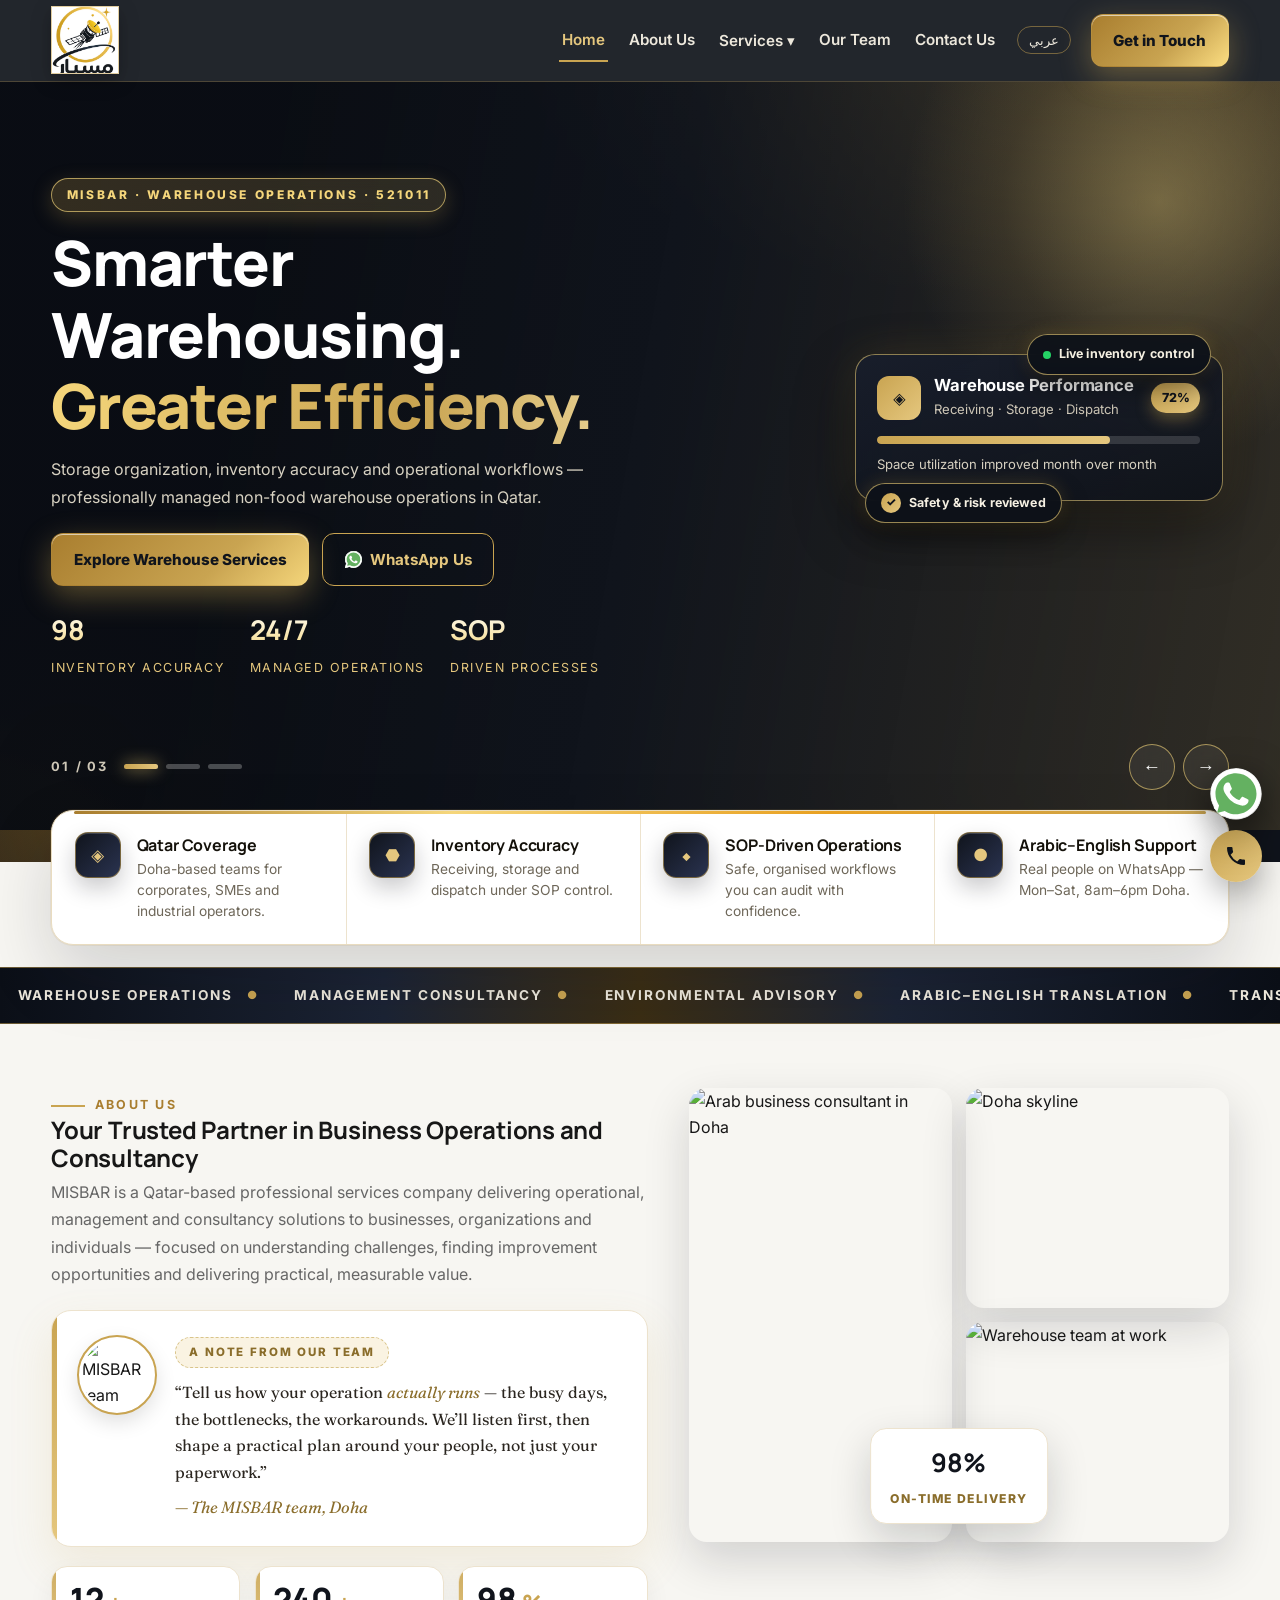
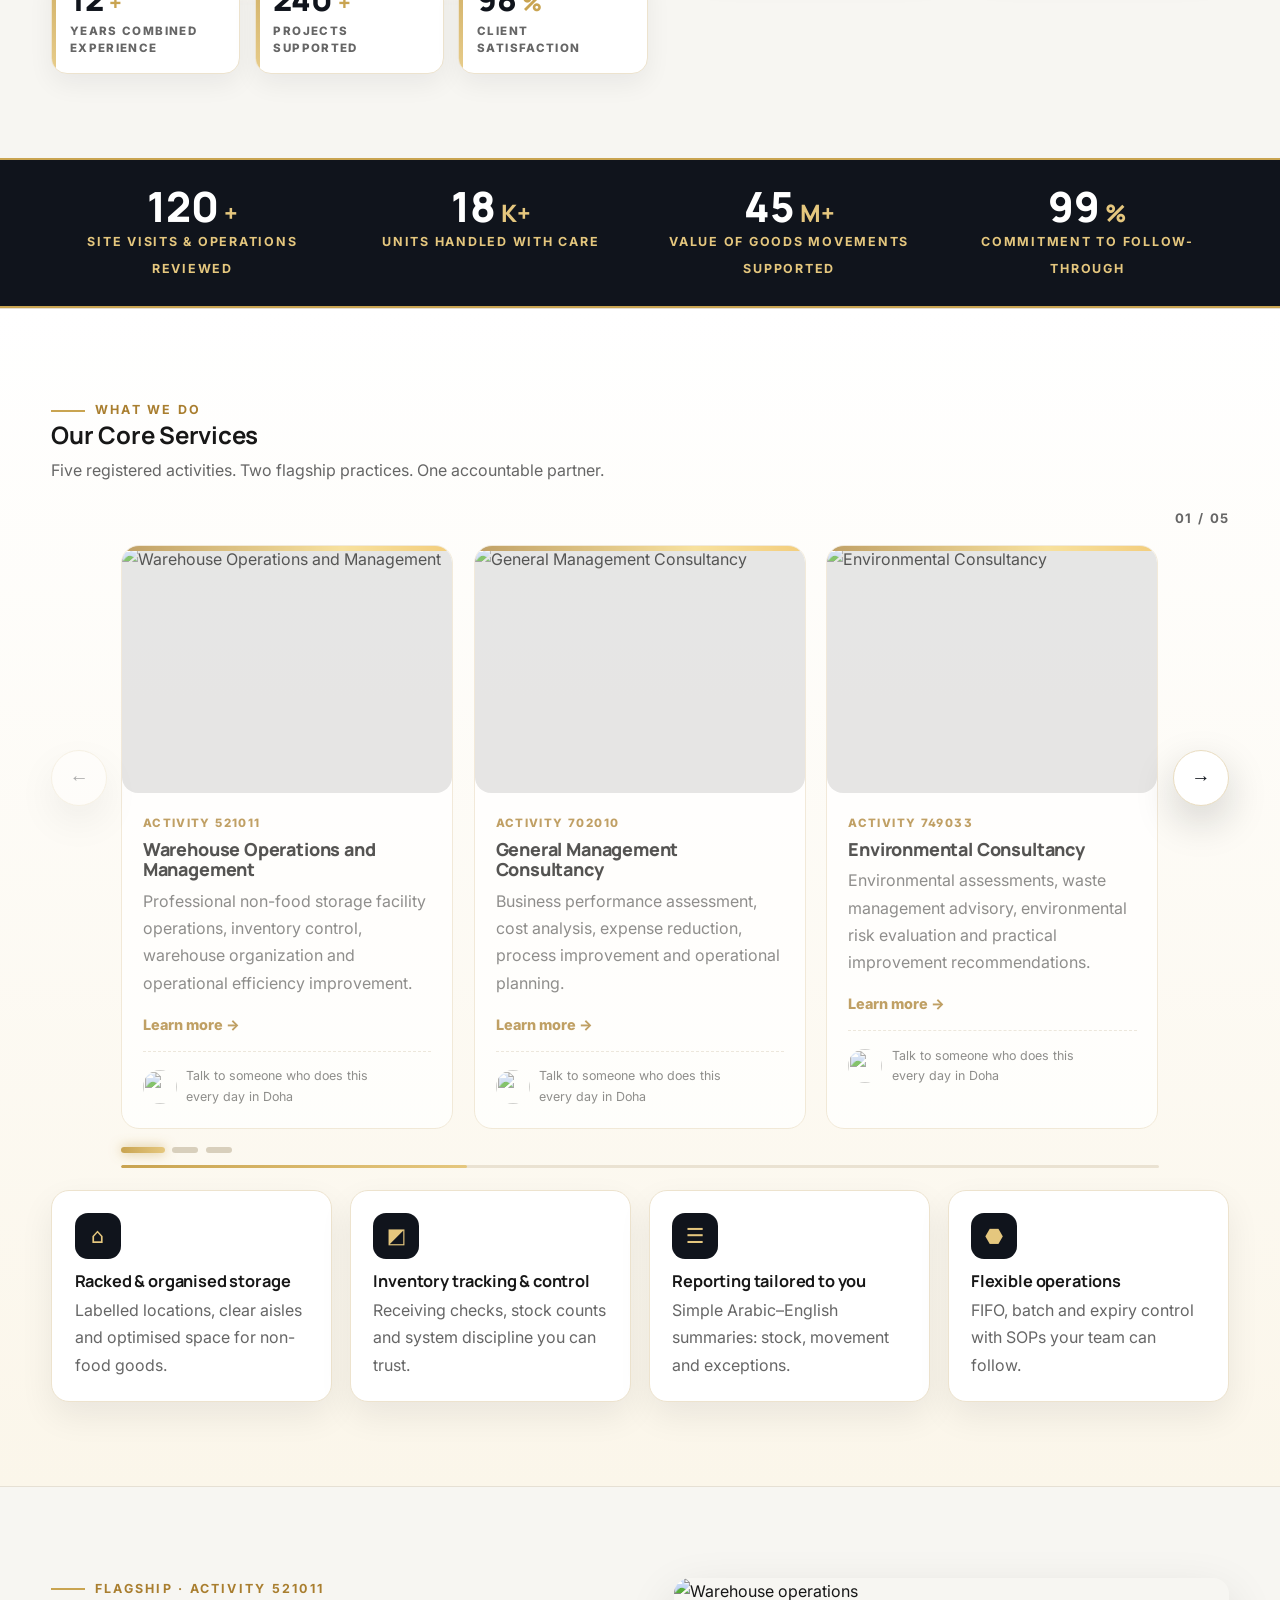
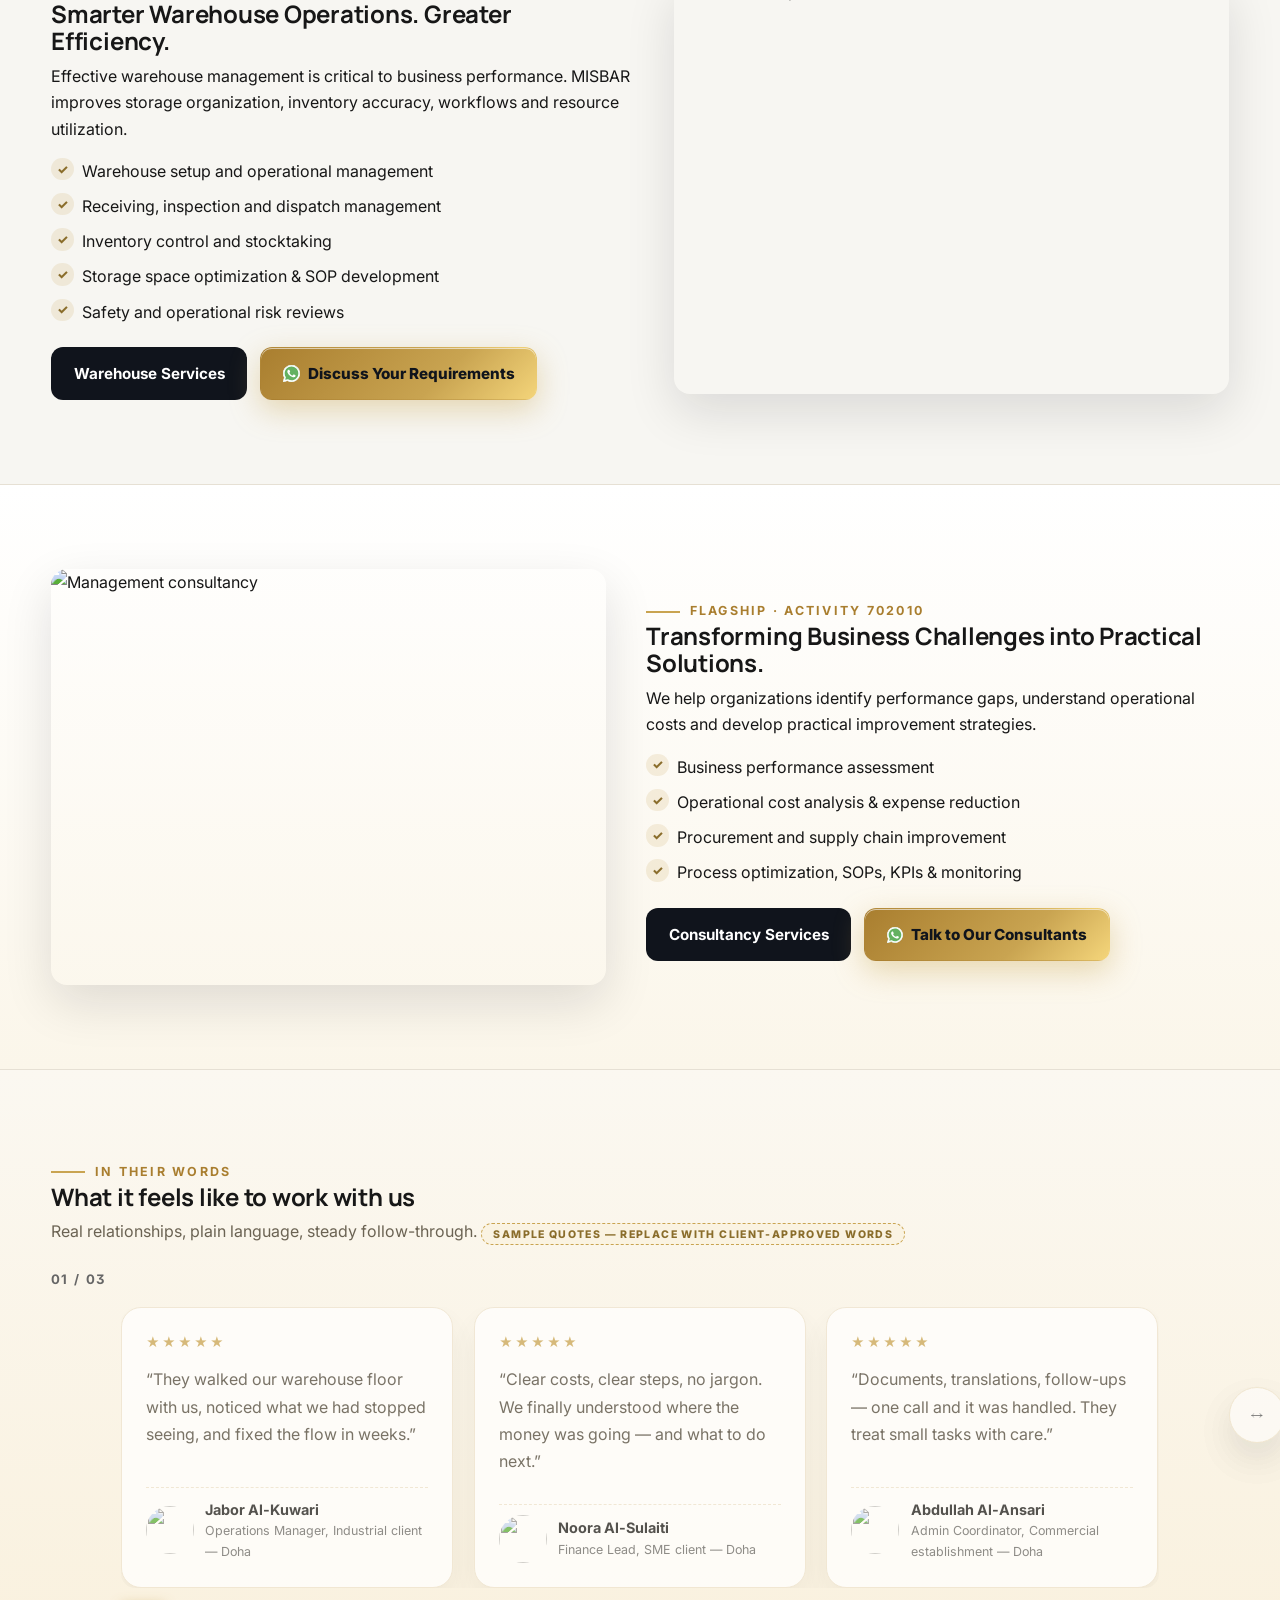
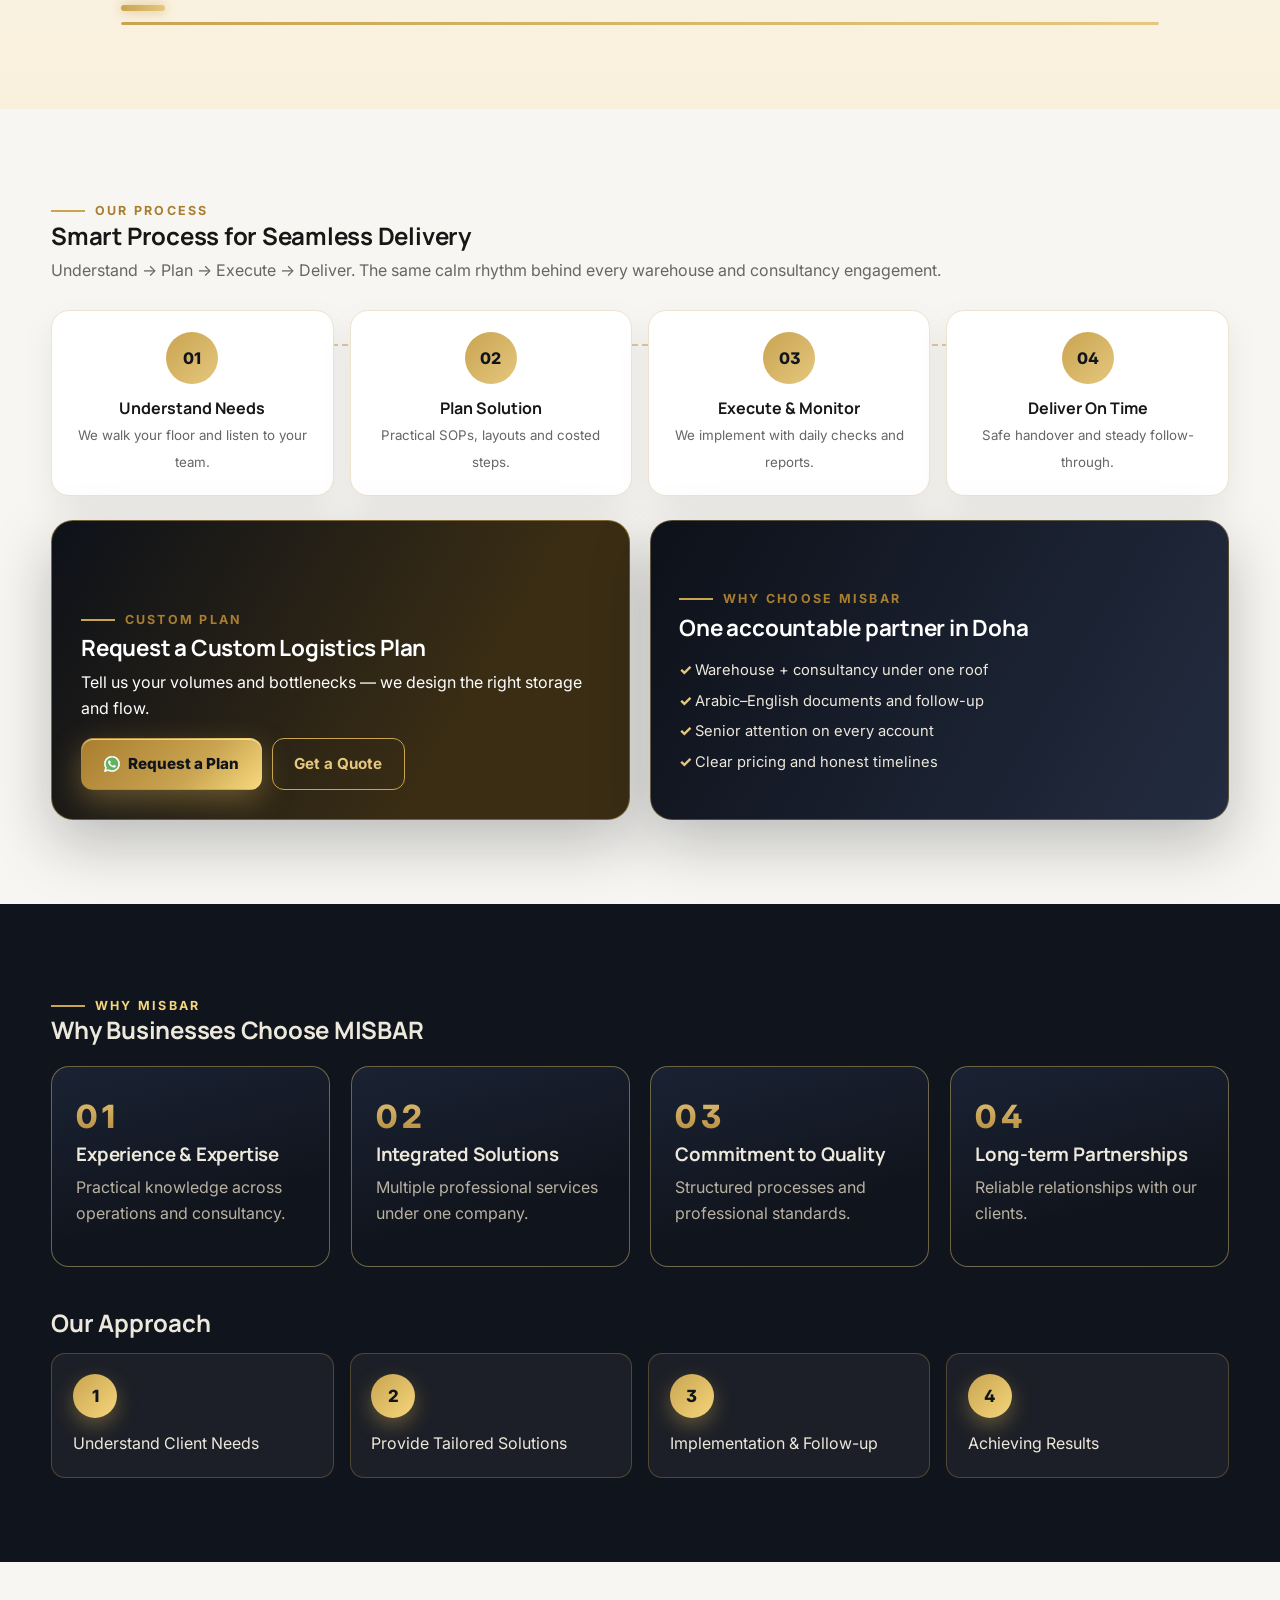
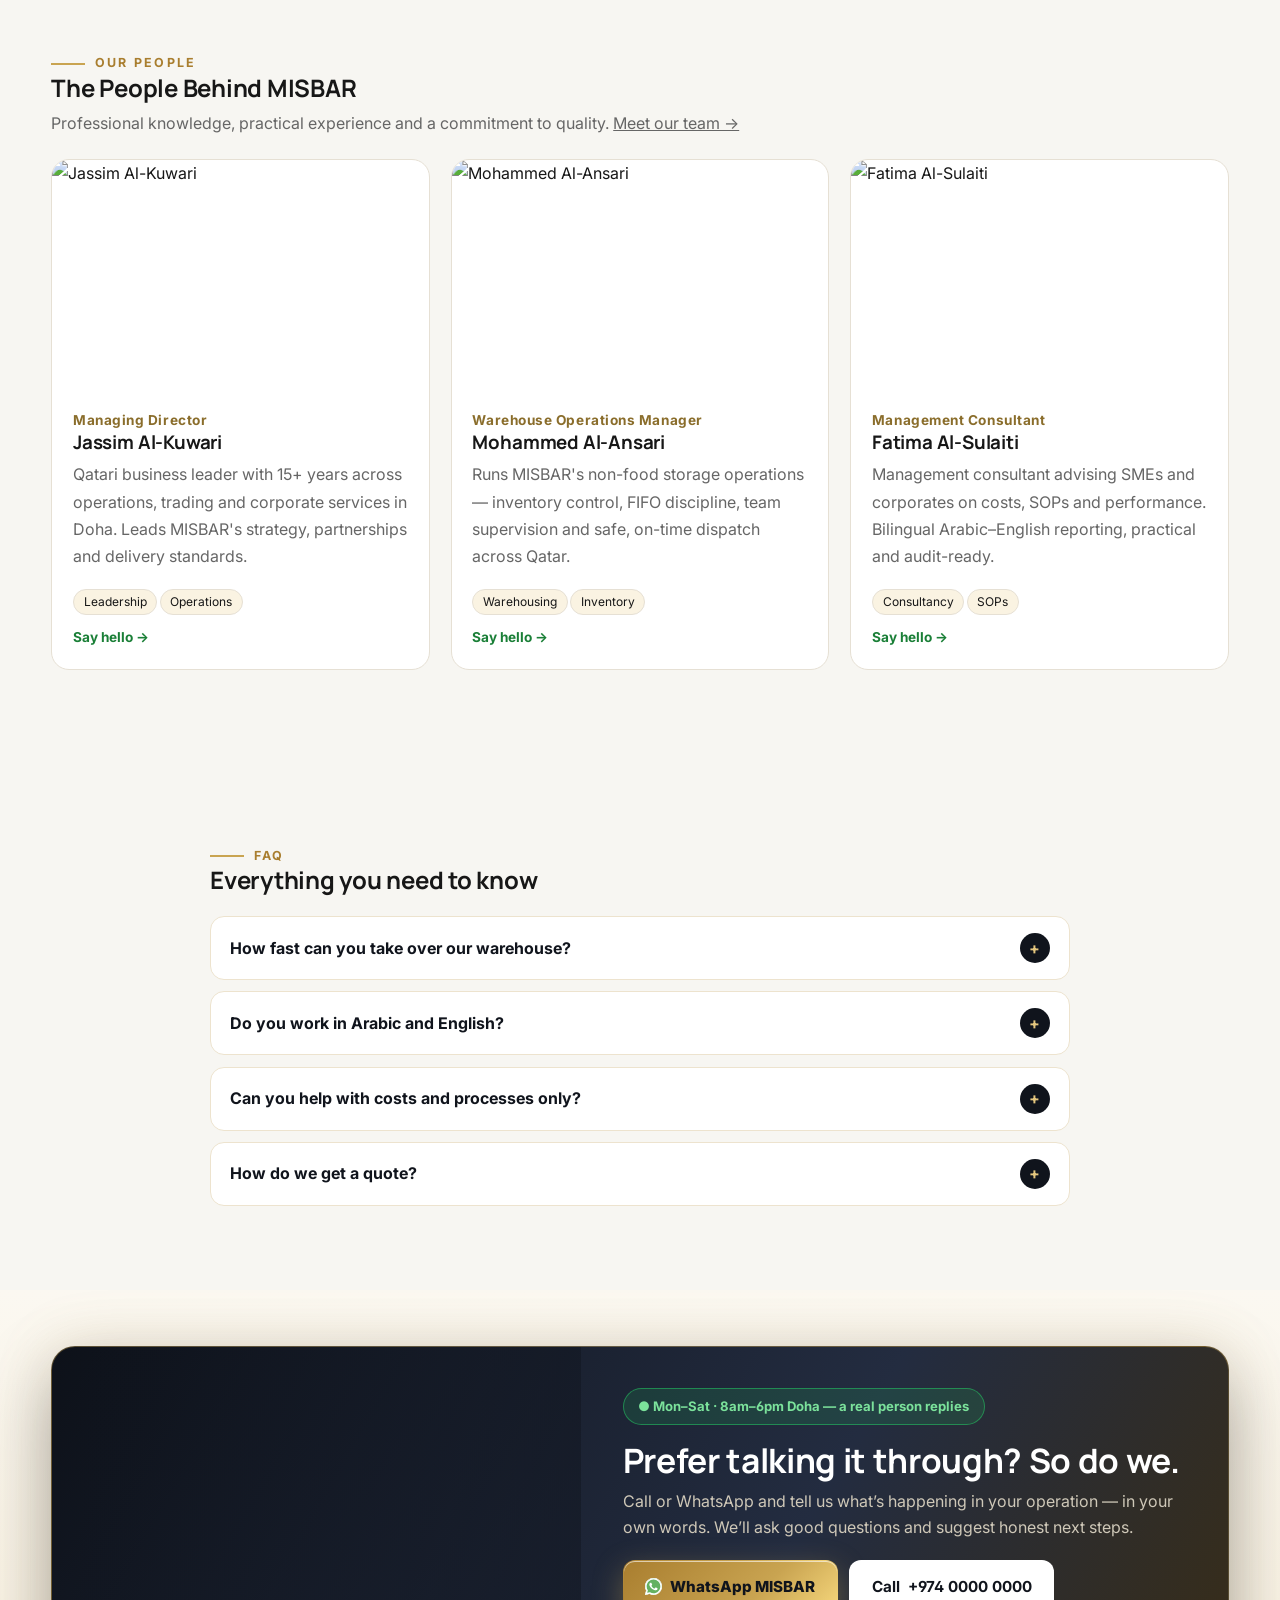
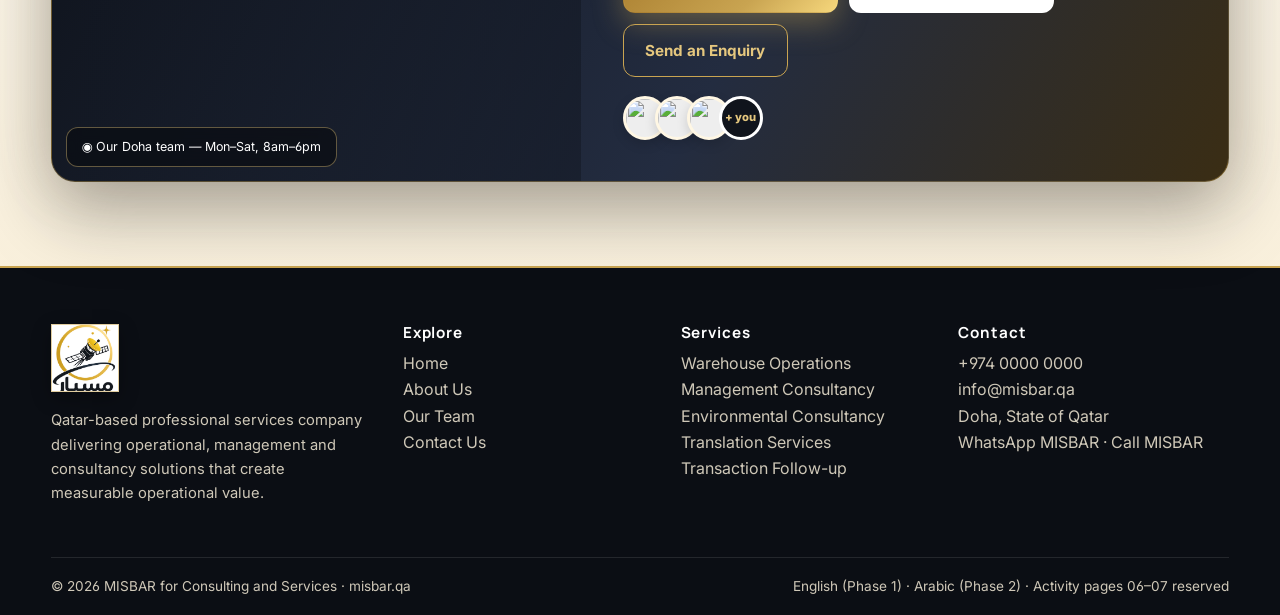
==== commit 5b3a625f: "latest" ====
--- a/index.html
+++ b/index.html
@@ -1,129 +1,650 @@
-<!DOCTYPE html><html lang="en" dir="ltr"><head><meta charset="utf-8"><meta name="viewport" content="width=device-width,initial-scale=1">
-<title>Practical Business Solutions. Better Operational Performance. | MISBAR for Consulting and Services — Qatar</title><meta name="description" content="MISBAR provides warehouse operations, management consultancy, environmental, translation and transaction services in Qatar.">
-<meta property="og:title" content="Practical Business Solutions. Better Operational Performance. | MISBAR"><meta property="og:description" content="MISBAR provides warehouse operations, management consultancy, environmental, translation and transaction services in Qatar."><meta property="og:type" content="website">
-<link rel="preconnect" href="https://fonts.googleapis.com"><link rel="preconnect" href="https://fonts.gstatic.com" crossorigin>
-<link href="https://fonts.googleapis.com/css2?family=Manrope:wght@600;700;800&family=Inter:wght@400;500;600;700&family=Fraunces:ital,opsz,wght@0,9..144,500;0,9..144,600;1,9..144,500;1,9..144,600&family=IBM+Plex+Sans+Arabic:wght@500;700&family=Noto+Sans+Arabic:wght@400;600&display=swap" rel="stylesheet">
-<link rel="stylesheet" href="assets/css/style.css?v=22">
-<script type="application/ld+json">{"@context":"https://schema.org","@type":"ProfessionalService","name":"MISBAR for Consulting and Services","areaServed":"Qatar","url":"https://misbar.qa","telephone":"+974 0000 0000"}</script>
-<link rel="icon" type="image/png" href="assets/img/logo.png">
-</head><body><header class="ma-header"><div class="ma-container ma-header__inner">
-<a class="ma-brand" href="index.html"><span class="ma-brand__mark"><img class="ma-brand__logo" src="assets/img/logo.png" alt="MISBAR logo"></span></a>
-<nav class="ma-nav" aria-label="Primary"><a class="ma-nav__link" href="index.html">Home</a><a class="ma-nav__link" href="about.html">About Us</a>
-<span class="ma-nav__dropdown"><a class="ma-nav__link" href="index.html#services">Services ▾</a><span class="ma-nav__dropdown-menu">
-<a href="services/warehouse-operations.html">Warehouse Operations<span class="ma-tag">521011</span></a>
-<a href="services/management-consultancy.html">Management Consultancy<span class="ma-tag">702010</span></a>
-<a href="services/environmental-consultancy.html">Environmental Consultancy<span class="ma-tag">749033</span></a>
-<a href="services/translation-services.html">Translation Services<span class="ma-tag">829901</span></a>
-<a href="services/transaction-follow-up.html">Transaction Follow-up<span class="ma-tag">829903</span></a></span></span>
-<a class="ma-nav__link" href="about.html#team">Our Team</a><a class="ma-nav__link" href="contact.html">Contact Us</a></nav>
-<button class="ma-header__lang" onclick="MISBAR_I18N.toggle()" data-no-i18n title="Phase 2 Arabic — layout ready">عربي</button>
-<a class="ma-btn ma-btn--gold ma-header__cta" href="contact.html">Get in Touch</a>
-<button class="ma-header__burger" aria-label="Menu">☰</button></div></header>
-<section class="ma-hero" data-hero>
-<div class="ma-hero__slide ma-hero__slide--active"><div class="ma-hero__bg" style="background-image:url('https://images.unsplash.com/photo-1553413077-190dd305871c?auto=format&fit=crop&w=1800&q=70')"></div><div class="ma-hero__overlay"></div>
-<div class="ma-container"><div><span class="ma-hero__kicker">MISBAR · Warehouse Operations · 521011</span>
-<h1>Smarter Warehousing.<br><span class="ma-text--gold">Greater Efficiency.</span></h1>
-<p class="ma-hero__lead">Storage organization, inventory accuracy and operational workflows — professionally managed non-food warehouse operations in Qatar.</p>
-<div class="ma-hero__cta"><a class="ma-btn ma-btn--gold" href="services/warehouse-operations.html">Explore Warehouse Services</a><a class="ma-btn ma-btn--outline" data-wa data-wa-msg="Hello MISBAR, I would like to discuss warehouse requirements." href="#">WhatsApp Us</a></div>
-<div class="ma-hero__stats"><div><b data-count="98">98%</b><span>Inventory accuracy</span></div><div><b>24/7</b><span>Managed operations</span></div><div><b>SOP</b><span>Driven processes</span></div></div></div>
-<div class="ma-hero__visual"><div class="ma-hero__float ma-hero__float--top"><span class="ma-hero__pulse"></span>Live inventory control</div><div class="ma-hero__card"><div class="ma-hero__card-row"><span class="ma-dot">◈</span><div><b>Warehouse Performance</b><small>Receiving · Storage · Dispatch</small></div><span class="ma-hero__pct">72%</span></div><div class="ma-hero__bar"><i></i></div><div class="ma-hero__card-foot"><small>Space utilization improved month over month</small></div></div><div class="ma-hero__float ma-hero__float--bottom"><span class="ma-hero__tick">✓</span>Safety &amp; risk reviewed</div></div></div></div>
-<div class="ma-hero__slide"><div class="ma-hero__bg" style="background-image:url('https://images.unsplash.com/photo-1486406146926-c627a92ad1ab?auto=format&fit=crop&w=1800&q=70')"></div><div class="ma-hero__overlay"></div>
-<div class="ma-container"><div><span class="ma-hero__kicker">MISBAR · Management Consultancy · 702010</span>
-<h1>Business Challenges.<br><span class="ma-text--gold">Practical Solutions.</span></h1>
-<p class="ma-hero__lead">Performance assessment, cost analysis and process improvement — clear strategies that create measurable operational value.</p>
-<div class="ma-hero__cta"><a class="ma-btn ma-btn--gold" href="services/management-consultancy.html">Talk to Consultants</a><a class="ma-btn ma-btn--outline" href="#services">All Services</a></div>
-<div class="ma-hero__stats"><div><b>5</b><span>Registered activities</span></div><div><b>KPI</b><span>Based improvement</span></div><div><b>ROI</b><span>Focused planning</span></div></div></div>
-<div class="ma-hero__visual"><div class="ma-hero__float ma-hero__float--top"><span class="ma-hero__pulse"></span>Cost analysis delivered</div><div class="ma-hero__card"><div class="ma-hero__card-row"><span class="ma-dot">⬣</span><div><b>Performance Review</b><small>Costs · Processes · KPIs</small></div><span class="ma-hero__pct">58%</span></div><div class="ma-hero__bar"><i style="width:58%"></i></div><div class="ma-hero__card-foot"><small>Expense reduction roadmap in weeks, not months</small></div></div><div class="ma-hero__float ma-hero__float--bottom"><span class="ma-hero__tick">✓</span>Corrective action plan</div></div></div></div>
-<div class="ma-hero__slide"><div class="ma-hero__bg" style="background-image:url('https://images.unsplash.com/photo-1522071820081-009f0129c71c?auto=format&fit=crop&w=1800&q=70')"></div><div class="ma-hero__overlay"></div>
-<div class="ma-container"><div><span class="ma-hero__kicker">MISBAR · Doha, Qatar · Integrated Services</span>
-<h1>One Partner.<br><span class="ma-text--gold">Five Professional Services.</span></h1>
-<p class="ma-hero__lead">Warehouse, consultancy, environmental, translation and transaction follow-up — integrated support for corporates, SMEs and industrial operators.</p>
-<div class="ma-hero__cta"><a class="ma-btn ma-btn--gold" href="#services">Explore Our Services</a><a class="ma-btn ma-btn--outline" href="contact.html">Contact Our Team</a></div>
-<div class="ma-hero__badges"><span>Real people · Fast replies</span><span>Environmental · 749033</span><span>Translation · 829901</span><span>Transactions · 829903</span></div></div>
-<div class="ma-hero__visual"><div class="ma-hero__float ma-hero__float--top"><span class="ma-hero__pulse"></span>Trusted in Qatar</div><div class="ma-hero__card"><div class="ma-hero__card-row"><span class="ma-dot">⬥</span><div><b>Why MISBAR</b><small>Quality · Structure · Partnership</small></div><span class="ma-hero__pct">88%</span></div><div class="ma-hero__bar"><i style="width:88%"></i></div><div class="ma-hero__card-foot"><small>Long-term relationships, professional standards</small></div></div><div class="ma-hero__float ma-hero__float--bottom"><span class="ma-hero__tick">✓</span>Enquiry response fast</div></div></div></div>
-<div class="ma-hero__nav"><div class="ma-container"><span class="ma-hero__count"><span data-hero-cur>01</span> / 03</span><div class="ma-hero__dots" data-hero-dots></div><div class="ma-hero__arrows"><button class="ma-hero__arrow" data-hero-prev aria-label="Previous">←</button><button class="ma-hero__arrow" data-hero-next aria-label="Next">→</button></div></div></div>
-</section>
-<div class="ma-container"><div class="ma-hero__strip ma-reveal"><div class="ma-hero__strip-inner">
-<div class="ma-hero__strip-item"><div class="ma-hero__strip-icon">◈</div><div><b>Qatar Coverage</b><small>Doha-based teams for corporates, SMEs and industrial operators.</small></div></div>
-<div class="ma-hero__strip-item"><div class="ma-hero__strip-icon">⬣</div><div><b>Inventory Accuracy</b><small>Receiving, storage and dispatch under SOP control.</small></div></div>
-<div class="ma-hero__strip-item"><div class="ma-hero__strip-icon">⬥</div><div><b>SOP-Driven Operations</b><small>Safe, organised workflows you can audit with confidence.</small></div></div>
-<div class="ma-hero__strip-item"><div class="ma-hero__strip-icon">●</div><div><b>Arabic–English Support</b><small>Real people on WhatsApp — Mon–Sat, 8am–6pm Doha.</small></div></div>
-</div></div></div>
-<div class="ma-marquee" aria-hidden="true"><div class="ma-marquee__track"><div class="ma-marquee__group"><span class="ma-marquee__item">Warehouse Operations <i class="ma-marquee__dot">●</i></span><span class="ma-marquee__item">Management Consultancy <i class="ma-marquee__dot">●</i></span><span class="ma-marquee__item">Environmental Advisory <i class="ma-marquee__dot">●</i></span><span class="ma-marquee__item">Arabic–English Translation <i class="ma-marquee__dot">●</i></span><span class="ma-marquee__item">Transaction Follow-up <i class="ma-marquee__dot">●</i></span><span class="ma-marquee__item ma-marquee__item--gold">Corporates <i class="ma-marquee__dot">●</i></span><span class="ma-marquee__item ma-marquee__item--gold">SMEs <i class="ma-marquee__dot">●</i></span><span class="ma-marquee__item ma-marquee__item--gold">Industrial <i class="ma-marquee__dot">●</i></span><span class="ma-marquee__item ma-marquee__item--gold">Logistics <i class="ma-marquee__dot">●</i></span><span class="ma-marquee__item ma-marquee__item--gold">Government Suppliers <i class="ma-marquee__dot">●</i></span><span class="ma-marquee__item">Doha · Qatar <i class="ma-marquee__dot">●</i></span></div><div class="ma-marquee__group" aria-hidden="true"><span class="ma-marquee__item">Warehouse Operations <i class="ma-marquee__dot">●</i></span><span class="ma-marquee__item">Management Consultancy <i class="ma-marquee__dot">●</i></span><span class="ma-marquee__item">Environmental Advisory <i class="ma-marquee__dot">●</i></span><span class="ma-marquee__item">Arabic–English Translation <i class="ma-marquee__dot">●</i></span><span class="ma-marquee__item">Transaction Follow-up <i class="ma-marquee__dot">●</i></span><span class="ma-marquee__item ma-marquee__item--gold">Corporates <i class="ma-marquee__dot">●</i></span><span class="ma-marquee__item ma-marquee__item--gold">SMEs <i class="ma-marquee__dot">●</i></span><span class="ma-marquee__item ma-marquee__item--gold">Industrial <i class="ma-marquee__dot">●</i></span><span class="ma-marquee__item ma-marquee__item--gold">Logistics <i class="ma-marquee__dot">●</i></span><span class="ma-marquee__item ma-marquee__item--gold">Government Suppliers <i class="ma-marquee__dot">●</i></span><span class="ma-marquee__item">Doha · Qatar <i class="ma-marquee__dot">●</i></span></div></div></div><section class="ma-section"><div class="ma-container"><div class="ma-about"><div><span class="ma-section__eyebrow ma-reveal">About us</span>
-<h2 class="ma-reveal">Your Trusted Partner in Business Operations and Consultancy</h2>
-<p class="ma-section__lead ma-reveal" style="max-width:780px">MISBAR is a Qatar-based professional services company delivering operational, management and consultancy solutions to businesses, organizations and individuals — focused on understanding challenges, finding improvement opportunities and delivering practical, measurable value.</p>
-<div class="ma-note ma-reveal" style="margin-top:1.4rem;max-width:780px"><img class="ma-note__avatar" src="https://images.unsplash.com/photo-1542810634-71277d95dcbb?auto=format&fit=crop&w=200&q=70" alt="MISBAR team member"><div class="ma-note__body"><span class="ma-note__eyebrow">A note from our team</span><p class="ma-note__quote">“Tell us how your operation <em>actually runs</em> — the busy days, the bottlenecks, the workarounds. We’ll listen first, then shape a practical plan around your people, not just your paperwork.”</p><div class="ma-note__sig">— The MISBAR team, Doha</div></div></div>
-<div class="ma-about__stats ma-reveal"><div class="ma-about__stat"><b><span data-count="12">12</span><i>+</i></b><span>Years combined experience</span></div><div class="ma-about__stat"><b><span data-count="240">240</span><i>+</i></b><span>Projects supported</span></div><div class="ma-about__stat"><b><span data-count="98">98</span><i>%</i></b><span>Client satisfaction</span></div></div></div>
-<div class="ma-about__collage ma-reveal"><img class="ma-about__collage-main" src="https://images.unsplash.com/photo-1541101767792-f9b2b1c4f127?auto=format&fit=crop&w=800&q=70" alt="Arab business consultant in Doha" loading="lazy"><img src="https://images.unsplash.com/photo-1512453979798-5ea266f8880c?auto=format&fit=crop&w=600&q=70" alt="Doha skyline" loading="lazy"><img src="https://images.unsplash.com/photo-1586528116311-ad8dd3c8310d?auto=format&fit=crop&w=600&q=70" alt="Warehouse team at work" loading="lazy"><div class="ma-about__badge"><b>98%</b><span>On-time delivery</span></div></div></div></div></section>
-<div class="ma-stats"><div class="ma-container ma-stats__inner ma-reveal"><div><b><span data-count="120">120</span><em>+</em></b><span>Site visits & operations reviewed</span></div><div><b><span data-count="18">18</span><em>K+</em></b><span>Units handled with care</span></div><div><b><span data-count="45">45</span><em>M+</em></b><span>Value of goods movements supported</span></div><div><b><span data-count="99">99</span><em>%</em></b><span>Commitment to follow-through</span></div></div></div>
-<section class="ma-section ma-section--alt" id="services"><div class="ma-container"><span class="ma-section__eyebrow ma-reveal">What we do</span>
-<h2 class="ma-reveal">Our Core Services</h2><p class="ma-section__lead ma-reveal">Five registered activities. Two flagship practices. One accountable partner.</p>
-<div class="ma-services">
-<div class="ma-services__head"><div></div><div class="ma-services__controls"><span class="ma-services__count"><span data-svc-current>01</span> / <span data-svc-total>05</span></span>
-<button class="ma-services__btn" data-svc-prev aria-label="Previous services">←</button>
-<button class="ma-services__btn" data-svc-next aria-label="Next services">→</button></div></div>
-<div class="ma-services__viewport" data-svc-viewport><div class="ma-services__track" data-service-grid></div></div>
-<div class="ma-services__dots" data-svc-dots></div><div class="ma-services__progress"><i data-svc-progress></i></div></div>
-<div class="ma-smart__grid">
-<div class="ma-smart__card ma-reveal"><i>⌂</i><h3>Racked & organised storage</h3><p>Labelled locations, clear aisles and optimised space for non-food goods.</p></div>
-<div class="ma-smart__card ma-reveal"><i>◩</i><h3>Inventory tracking & control</h3><p>Receiving checks, stock counts and system discipline you can trust.</p></div>
-<div class="ma-smart__card ma-reveal"><i>☰</i><h3>Reporting tailored to you</h3><p>Simple Arabic–English summaries: stock, movement and exceptions.</p></div>
-<div class="ma-smart__card ma-reveal"><i>⬣</i><h3>Flexible operations</h3><p>FIFO, batch and expiry control with SOPs your team can follow.</p></div>
-</div></div></section>
-<section class="ma-section"><div class="ma-container ma-feature"><div>
-<span class="ma-section__eyebrow ma-reveal">Flagship · Activity 521011</span><h2 class="ma-reveal">Smarter Warehouse Operations. Greater Efficiency.</h2>
-<p class="ma-reveal">Effective warehouse management is critical to business performance. MISBAR improves storage organization, inventory accuracy, workflows and resource utilization.</p>
-<ul class="ma-checklist ma-reveal"><li>Warehouse setup and operational management</li><li>Receiving, inspection and dispatch management</li><li>Inventory control and stocktaking</li><li>Storage space optimization & SOP development</li><li>Safety and operational risk reviews</li></ul>
-<div class="ma-hero__cta ma-reveal"><a class="ma-btn ma-btn--dark" href="services/warehouse-operations.html">Warehouse Services</a><a class="ma-btn ma-btn--gold" data-wa data-wa-msg="Hello MISBAR, I would like to discuss warehouse requirements." href="#">Discuss Your Requirements</a></div></div>
-<div class="ma-reveal"><img src="https://images.unsplash.com/photo-1553413077-190dd305871c?auto=format&fit=crop&w=1000&q=70" alt="Warehouse operations"></div></div></section>
-<section class="ma-section ma-section--alt"><div class="ma-container ma-feature ma-feature--reverse"><div>
-<span class="ma-section__eyebrow ma-reveal">Flagship · Activity 702010</span><h2 class="ma-reveal">Transforming Business Challenges into Practical Solutions.</h2>
-<p class="ma-reveal">We help organizations identify performance gaps, understand operational costs and develop practical improvement strategies.</p>
-<ul class="ma-checklist ma-reveal"><li>Business performance assessment</li><li>Operational cost analysis & expense reduction</li><li>Procurement and supply chain improvement</li><li>Process optimization, SOPs, KPIs & monitoring</li></ul>
-<div class="ma-hero__cta ma-reveal"><a class="ma-btn ma-btn--dark" href="services/management-consultancy.html">Consultancy Services</a><a class="ma-btn ma-btn--gold" data-wa data-wa-msg="Hello MISBAR, I would like to talk to a consultant." href="#">Talk to Our Consultants</a></div></div>
-<div class="ma-reveal"><img src="https://images.unsplash.com/photo-1454165804606-c3d57bc86b40?auto=format&fit=crop&w=1000&q=70" alt="Management consultancy"></div></div></section>
-<section class="ma-section ma-section--warm"><div class="ma-container"><span class="ma-section__eyebrow ma-reveal">In their words</span>
-<h2 class="ma-reveal">What it feels like to work with us</h2>
-<p class="ma-section__lead ma-reveal">Real relationships, plain language, steady follow-through. <span class="ma-tag--sample">Sample quotes — replace with client-approved words</span></p>
-<div class="ma-testimonials__grid" style="margin-top:1.4rem">
-<div class="ma-testimonials__card ma-reveal"><div class="ma-testimonials__stars">★★★★★</div><p>“They walked our warehouse floor with us, noticed what we had stopped seeing, and fixed the flow in weeks.”</p><div class="ma-testimonials__who"><img src="https://images.unsplash.com/photo-1507003211169-0a1dd7228f2d?auto=format&fit=crop&w=160&q=70" alt=""><div><b>Jabor Al-Kuwari</b><small>Operations Manager, Industrial client — Doha</small></div></div></div>
-<div class="ma-testimonials__card ma-reveal"><div class="ma-testimonials__stars">★★★★★</div><p>“Clear costs, clear steps, no jargon. We finally understood where the money was going — and what to do next.”</p><div class="ma-testimonials__who"><img src="https://images.unsplash.com/photo-1542810634-71277d95dcbb?auto=format&fit=crop&w=160&q=70" alt=""><div><b>Noora Al-Sulaiti</b><small>Finance Lead, SME client — Doha</small></div></div></div>
-<div class="ma-testimonials__card ma-reveal"><div class="ma-testimonials__stars">★★★★★</div><p>“Documents, translations, follow-ups — one call and it was handled. They treat small tasks with care.”</p><div class="ma-testimonials__who"><img src="https://images.unsplash.com/photo-1541101767792-f9b2b1c4f127?auto=format&fit=crop&w=160&q=70" alt=""><div><b>Abdullah Al-Ansari</b><small>Admin Coordinator, Commercial establishment — Doha</small></div></div></div>
-</div></div></section>
-<section class="ma-section"><div class="ma-container"><span class="ma-section__eyebrow ma-reveal">Our process</span><h2 class="ma-reveal">Smart Process for Seamless Delivery</h2><p class="ma-section__lead ma-reveal">Understand → Plan → Execute → Deliver. The same calm rhythm behind every warehouse and consultancy engagement.</p><div class="ma-process"><div class="ma-process__item ma-reveal"><div class="ma-process__num">01</div><b>Understand Needs</b><small>We walk your floor and listen to your team.</small></div><div class="ma-process__item ma-reveal"><div class="ma-process__num">02</div><b>Plan Solution</b><small>Practical SOPs, layouts and costed steps.</small></div><div class="ma-process__item ma-reveal"><div class="ma-process__num">03</div><b>Execute & Monitor</b><small>We implement with daily checks and reports.</small></div><div class="ma-process__item ma-reveal"><div class="ma-process__num">04</div><b>Deliver On Time</b><small>Safe handover and steady follow-through.</small></div></div>
-<div class="ma-split"><div class="ma-split__card ma-split__card--gold ma-reveal"><div><span class="ma-section__eyebrow">Custom plan</span><h3>Request a Custom Logistics Plan</h3><p>Tell us your volumes and bottlenecks — we design the right storage and flow.</p><div style="display:flex;gap:.6rem;flex-wrap:wrap;margin-top:1rem"><a class="ma-btn ma-btn--gold" data-wa data-wa-msg="Hello MISBAR, I would like a custom logistics plan." href="#">Request a Plan</a><a class="ma-btn ma-btn--outline" href="contact.html">Get a Quote</a></div></div></div><div class="ma-split__card ma-split__card--dark ma-reveal"><span class="ma-section__eyebrow">Why choose MISBAR</span><h3>One accountable partner in Doha</h3><ul><li>Warehouse + consultancy under one roof</li><li>Arabic–English documents and follow-up</li><li>Senior attention on every account</li><li>Clear pricing and honest timelines</li></ul></div></div></div></section>
-<section class="ma-section ma-section--dark"><div class="ma-container"><span class="ma-section__eyebrow ma-reveal">Why MISBAR</span><h2 class="ma-reveal">Why Businesses Choose MISBAR</h2>
-<div class="ma-grid ma-grid--4" style="margin-top:1.4rem">
-<div class="ma-why__card ma-reveal" style="background:#171D29;border-color:rgba(201,164,81,.3);color:#EDE8DC"><div class="ma-why__num">01</div><h3>Experience & Expertise</h3><p class="ma-text--muted">Practical knowledge across operations and consultancy.</p></div>
-<div class="ma-why__card ma-reveal" style="background:#171D29;border-color:rgba(201,164,81,.3);color:#EDE8DC"><div class="ma-why__num">02</div><h3>Integrated Solutions</h3><p class="ma-text--muted">Multiple professional services under one company.</p></div>
-<div class="ma-why__card ma-reveal" style="background:#171D29;border-color:rgba(201,164,81,.3);color:#EDE8DC"><div class="ma-why__num">03</div><h3>Commitment to Quality</h3><p class="ma-text--muted">Structured processes and professional standards.</p></div>
-<div class="ma-why__card ma-reveal" style="background:#171D29;border-color:rgba(201,164,81,.3);color:#EDE8DC"><div class="ma-why__num">04</div><h3>Long-term Partnerships</h3><p class="ma-text--muted">Reliable relationships with our clients.</p></div></div>
-<h2 class="ma-reveal" style="margin-top:2.6rem">Our Approach</h2><div class="ma-steps" style="margin-top:1rem">
-<div class="ma-steps__item ma-reveal"><b>1</b>Understand Client Needs</div><div class="ma-steps__item ma-reveal"><b>2</b>Provide Tailored Solutions</div><div class="ma-steps__item ma-reveal"><b>3</b>Implementation & Follow-up</div><div class="ma-steps__item ma-reveal"><b>4</b>Achieving Results</div></div></div></section>
-<section class="ma-section"><div class="ma-container"><span class="ma-section__eyebrow ma-reveal">Our people</span><h2 class="ma-reveal">The People Behind MISBAR</h2>
-<p class="ma-section__lead ma-reveal">Professional knowledge, practical experience and a commitment to quality. <a href="about.html#team">Meet our team →</a></p>
-<div class="ma-team__grid" data-team-grid="3" style="margin-top:1.4rem"></div></div></section>
-<section class="ma-section"><div class="ma-container" style="max-width:860px"><span class="ma-section__eyebrow ma-reveal">FAQ</span><h2 class="ma-reveal">Everything you need to know</h2><div class="ma-faq">
-<div class="ma-faq__item ma-reveal"><button class="ma-faq__q">How fast can you take over our warehouse? <span>+</span></button><div class="ma-faq__a"><p>Most handovers complete in 2–4 weeks: site walk, SOP review, team briefing and a supervised go-live with daily counts.</p></div></div>
-<div class="ma-faq__item ma-reveal"><button class="ma-faq__q">Do you work in Arabic and English? <span>+</span></button><div class="ma-faq__a"><p>Yes. All SOPs, labels, reports and government follow-up are handled in both languages by our Doha team.</p></div></div>
-<div class="ma-faq__item ma-reveal"><button class="ma-faq__q">Can you help with costs and processes only? <span>+</span></button><div class="ma-faq__a"><p>Absolutely. Our management consultancy (702010) delivers performance reviews, cost analysis and KPI monitoring without a warehouse contract.</p></div></div>
-<div class="ma-faq__item ma-reveal"><button class="ma-faq__q">How do we get a quote? <span>+</span></button><div class="ma-faq__a"><p>WhatsApp us your space size and volumes, or send the enquiry form. A real person replies within one business day.</p></div></div>
-</div></div></section>
-<section class="ma-section ma-section--warm" style="padding-top:3.5rem"><div class="ma-container"><div class="ma-cta ma-reveal">
-<div class="ma-cta__photo" style="background-image:url('https://images.unsplash.com/photo-1600880292203-757bb62b4baf?auto=format&fit=crop&w=900&q=70')"><div class="ma-cta__caption">◉ Our Doha team — Mon–Sat, 8am–6pm</div></div>
-<div class="ma-card__body"><span class="ma-cta__reply">● Mon–Sat · 8am–6pm Doha — a real person replies</span>
-<h2>Prefer talking it through? So do we.</h2>
-<p style="color:#CFC8B8">Call or WhatsApp and tell us what’s happening in your operation — in your own words. We’ll ask good questions and suggest honest next steps.</p>
-<div style="display:flex;gap:.7rem;flex-wrap:wrap;margin-top:1.2rem"><a class="ma-btn ma-btn--gold" data-wa data-wa-msg="Hello MISBAR, I would like to talk through my requirements." href="#">WhatsApp MISBAR</a><a class="ma-btn ma-btn--light" data-tel href="#">Call <span data-phone-text></span></a><a class="ma-btn ma-btn--outline" href="contact.html">Send an Enquiry</a></div>
-<div class="ma-trust__faces" style="margin-top:1.2rem"><img src="https://images.unsplash.com/photo-1507003211169-0a1dd7228f2d?auto=format&fit=crop&w=160&q=70" alt=""><img src="https://images.unsplash.com/photo-1542810634-71277d95dcbb?auto=format&fit=crop&w=160&q=70" alt=""><img src="https://images.unsplash.com/photo-1541101767792-f9b2b1c4f127?auto=format&fit=crop&w=160&q=70" alt=""><span class="ma-trust__more">+ you</span></div></div>
-</div></div></section>
-<footer class="ma-footer"><div class="ma-container ma-footer__grid">
-<div><a class="ma-brand" href="index.html"><span class="ma-brand__mark"><img class="ma-brand__logo" src="assets/img/logo.png" alt="MISBAR logo"></span></a>
-<p style="margin-top:1rem;font-size:.92rem">Qatar-based professional services company delivering operational, management and consultancy solutions that create measurable operational value.</p></div>
-<div><h4>Explore</h4><p><a href="index.html">Home</a><br><a href="about.html">About Us</a><br><a href="about.html#team">Our Team</a><br><a href="contact.html">Contact Us</a></p></div>
-<div><h4>Services</h4><p><a href="services/warehouse-operations.html">Warehouse Operations</a><br><a href="services/management-consultancy.html">Management Consultancy</a><br><a href="services/environmental-consultancy.html">Environmental Consultancy</a><br><a href="services/translation-services.html">Translation Services</a><br><a href="services/transaction-follow-up.html">Transaction Follow-up</a></p></div>
-<div><h4>Contact</h4><p><span data-phone-text></span><br><span data-email-text></span><br>Doha, State of Qatar<br><a data-wa href="#">WhatsApp MISBAR</a> · <a data-tel href="#">Call MISBAR</a></p></div>
-</div><div class="ma-container ma-footer__bar"><span>© <span data-year></span> MISBAR for Consulting and Services · misbar.qa</span><span>English (Phase 1) · Arabic (Phase 2) · Activity pages 06–07 reserved</span></div></footer>
-<div class="ma-float"><a class="ma-float__btn--wa" data-wa href="#" aria-label="WhatsApp"><svg class="ma-float__icon" width="52" height="52" xmlns="http://www.w3.org/2000/svg" version="1.1" viewBox="0 0 512 512" xml:space="preserve"><g><path fill="#e5e5e5" d="M10.895 512A10.895 10.895 0 0 1 .387 498.23l33.285-121.546C12.949 339.21 2.023 296.82 2.039 253.789 2.098 113.848 115.98 0 255.91 0c67.871.027 131.645 26.465 179.578 74.434 47.926 47.972 74.309 111.742 74.29 179.558-.063 139.945-113.946 253.801-253.868 253.801h-.11c-40.87-.016-81.39-9.977-117.468-28.844L13.656 511.645c-.914.238-1.843.355-2.761.355"/><path fill="#ffffff" d="m10.895 501.105 34.468-125.87c-21.261-36.84-32.445-78.63-32.43-121.442C12.989 119.859 121.98 10.895 255.91 10.895c64.992.027 125.996 25.324 171.871 71.238 45.871 45.914 71.125 106.945 71.102 171.855-.059 133.93-109.067 242.91-242.973 242.91-.008 0 .004 0 0 0h-.105c-40.664-.015-80.617-10.214-116.106-29.57z"/><path fill="#64b161" d="m19.344 492.625 33.277-121.52c-20.531-35.562-31.324-75.91-31.312-117.234.05-129.297 105.273-234.488 234.558-234.488 62.75.027 121.645 24.449 165.922 68.773 44.29 44.324 68.664 103.242 68.64 165.899-.054 129.3-105.28 234.504-234.55 234.504-.012 0 .004 0 0 0h-.106c-39.253-.016-77.828-9.868-112.085-28.54z"/><g fill="#ffffff"><path fill="#ffffff" d="m10.895 501.105 34.468-125.87c-21.261-36.84-32.445-78.63-32.43-121.442C12.989 119.859 121.98 10.895 255.91 10.895c64.992.027 125.996 25.324 171.871 71.238 45.871 45.914 71.125 106.945 71.102 171.855-.059 133.93-109.067 242.91-242.973 242.91-.008 0 .004 0 0 0h-.105c-40.664-.015-80.617-10.214-116.106-29.57zm134.77-77.75 7.378 4.372c31 18.398 66.543 28.128 102.789 28.148h.078c111.305 0 201.899-90.578 201.945-201.902.02-53.95-20.964-104.68-59.093-142.84-38.133-38.16-88.832-59.188-142.778-59.211C144.59 51.922 54 142.488 53.957 253.809c-.016 38.148 10.656 75.296 30.875 107.445l4.805 7.64-20.407 74.5z"/><path fill="#ffffff" fill-rule="evenodd" d="M195.184 152.246c-4.547-10.11-9.336-10.312-13.664-10.488-3.54-.153-7.59-.145-11.633-.145-4.047 0-10.625 1.524-16.188 7.598-5.566 6.074-21.254 20.762-21.254 50.633 0 29.875 21.758 58.738 24.793 62.793 3.035 4.05 42 67.308 103.707 91.644 51.285 20.227 61.72 16.203 72.852 15.192 11.133-1.012 35.918-14.688 40.976-28.864 5.063-14.175 5.063-26.324 3.543-28.867-1.52-2.527-5.566-4.047-11.636-7.082s-35.918-17.726-41.485-19.75c-5.566-2.027-9.613-3.035-13.66 3.043-4.05 6.07-15.676 19.742-19.219 23.79-3.543 4.058-7.086 4.566-13.156 1.527-6.07-3.043-25.625-9.45-48.82-30.133-18.047-16.09-30.235-35.965-33.777-42.043-3.54-6.07-.06-9.07 2.667-12.387 4.91-5.973 13.149-16.71 15.172-20.758 2.024-4.054 1.012-7.597-.504-10.637-1.52-3.035-13.32-33.058-18.714-45.066"/></g></g></svg>
-</a><a class="ma-float__btn--tel" data-tel href="#" aria-label="Call"><svg class="ma-float__icon" viewBox="0 0 24 24" width="24" height="24" aria-hidden="true"><path d="M6.62 10.79a15.15 15.15 0 0 0 6.59 6.59l2.2-2.2a1 1 0 0 1 1.02-.24 11.4 11.4 0 0 0 3.57.57 1 1 0 0 1 1 1V20a1 1 0 0 1-1 1A17 17 0 0 1 3 4a1 1 0 0 1 1-1h3.5a1 1 0 0 1 1 1c0 1.25.2 2.45.57 3.57a1 1 0 0 1-.25 1.02l-2.2 2.2z" fill="#10141C"/></svg></a></div>
-<script src="https://cdnjs.cloudflare.com/ajax/libs/gsap/3.12.5/gsap.min.js"></script><script src="https://cdnjs.cloudflare.com/ajax/libs/gsap/3.12.5/ScrollTrigger.min.js"></script><script src="assets/js/site-data.js?v=7"></script><script src="assets/js/i18n.js?v=14"></script><script src="assets/js/main.js?v=7"></script><script src="assets/js/animations.js"></script></body></html>+<!DOCTYPE html>
+<html lang="en" dir="ltr">
+
+<head>
+    <meta charset="utf-8">
+    <meta name="viewport" content="width=device-width,initial-scale=1">
+    <title>Practical Business Solutions. Better Operational Performance. | MISBAR for Consulting and Services — Qatar
+    </title>
+    <meta name="description"
+        content="MISBAR provides warehouse operations, management consultancy, environmental, translation and transaction services in Qatar.">
+    <meta property="og:title" content="Practical Business Solutions. Better Operational Performance. | MISBAR">
+    <meta property="og:description"
+        content="MISBAR provides warehouse operations, management consultancy, environmental, translation and transaction services in Qatar.">
+    <meta property="og:type" content="website">
+    <link rel="preconnect" href="https://fonts.googleapis.com">
+    <link rel="preconnect" href="https://fonts.gstatic.com" crossorigin>
+    <link
+        href="https://fonts.googleapis.com/css2?family=Manrope:wght@600;700;800&family=Inter:wght@400;500;600;700&family=Fraunces:ital,opsz,wght@0,9..144,500;0,9..144,600;1,9..144,500;1,9..144,600&family=IBM+Plex+Sans+Arabic:wght@500;700&family=Noto+Sans+Arabic:wght@400;600&display=swap"
+        rel="stylesheet">
+    <link rel="stylesheet" href="assets/css/style.css?v=28">
+    <script
+        type="application/ld+json">{"@context":"https://schema.org","@type":"ProfessionalService","name":"MISBAR for Consulting and Services","areaServed":"Qatar","url":"https://misbar.qa","telephone":"+974 0000 0000"}</script>
+    <link rel="icon" type="image/png" href="assets/img/logo.png">
+</head>
+
+<body>
+    <div class="ma-loader" data-loader>
+        <div class="ma-loader__badge"><img class="ma-loader__logo" src="assets/img/logo.png" alt="MISBAR"><span
+                class="ma-loader__ring"></span><span class="ma-loader__ring--soft"></span><span
+                class="ma-loader__orbit"><i></i></span></div>
+    </div>
+    <header class="ma-header">
+        <div class="ma-container ma-header__inner">
+            <a class="ma-brand" href="index.html"><span class="ma-brand__mark"><img class="ma-brand__logo"
+                        src="assets/img/logo.png" alt="MISBAR logo"></span></a>
+            <nav class="ma-nav" aria-label="Primary"><a class="ma-nav__link" href="index.html">Home</a><a
+                    class="ma-nav__link" href="about.html">About Us</a>
+                <span class="ma-nav__dropdown"><a class="ma-nav__link" href="index.html#services">Services ▾</a><span
+                        class="ma-nav__dropdown-menu">
+                        <a href="services/warehouse-operations.html">Warehouse Operations<span
+                                class="ma-tag">521011</span></a>
+                        <a href="services/management-consultancy.html">Management Consultancy<span
+                                class="ma-tag">702010</span></a>
+                        <a href="services/environmental-consultancy.html">Environmental Consultancy<span
+                                class="ma-tag">749033</span></a>
+                        <a href="services/translation-services.html">Translation Services<span
+                                class="ma-tag">829901</span></a>
+                        <a href="services/transaction-follow-up.html">Transaction Follow-up<span
+                                class="ma-tag">829903</span></a></span></span>
+                <a class="ma-nav__link" href="about.html#team">Our Team</a><a class="ma-nav__link"
+                    href="contact.html">Contact Us</a>
+            </nav>
+            <button class="ma-header__lang" onclick="MISBAR_I18N.toggle()" data-no-i18n
+                title="Phase 2 Arabic — layout ready">عربي</button>
+            <a class="ma-btn ma-btn--gold ma-header__cta" href="contact.html">Get in Touch</a>
+            <button class="ma-header__burger" aria-label="Menu">☰</button>
+        </div>
+    </header>
+    <section class="ma-hero" data-hero>
+        <div class="ma-hero__slide ma-hero__slide--active">
+            <div class="ma-hero__bg"
+                style="background-image:url('https://images.unsplash.com/photo-1553413077-190dd305871c?auto=format&fit=crop&w=1800&q=70')">
+            </div>
+            <div class="ma-hero__overlay"></div>
+            <div class="ma-container">
+                <div><span class="ma-hero__kicker">MISBAR · Warehouse Operations · 521011</span>
+                    <h1>Smarter Warehousing.<br><span class="ma-text--gold">Greater Efficiency.</span></h1>
+                    <p class="ma-hero__lead">Storage organization, inventory accuracy and operational workflows —
+                        professionally managed non-food warehouse operations in Qatar.</p>
+                    <div class="ma-hero__cta"><a class="ma-btn ma-btn--gold"
+                            href="services/warehouse-operations.html">Explore Warehouse Services</a><a
+                            class="ma-btn ma-btn--outline" data-wa
+                            data-wa-msg="Hello MISBAR, I would like to discuss warehouse requirements."
+                            href="#">WhatsApp Us</a></div>
+                    <div class="ma-hero__stats">
+                        <div><b data-count="98">98%</b><span>Inventory accuracy</span></div>
+                        <div><b>24/7</b><span>Managed operations</span></div>
+                        <div><b>SOP</b><span>Driven processes</span></div>
+                    </div>
+                </div>
+                <div class="ma-hero__visual">
+                    <div class="ma-hero__float ma-hero__float--top"><span class="ma-hero__pulse"></span>Live inventory
+                        control</div>
+                    <div class="ma-hero__card">
+                        <div class="ma-hero__card-row"><span class="ma-dot">◈</span>
+                            <div><b>Warehouse Performance</b><small>Receiving · Storage · Dispatch</small></div><span
+                                class="ma-hero__pct">72%</span>
+                        </div>
+                        <div class="ma-hero__bar"><i></i></div>
+                        <div class="ma-hero__card-foot"><small>Space utilization improved month over month</small></div>
+                    </div>
+                    <div class="ma-hero__float ma-hero__float--bottom"><span class="ma-hero__tick">✓</span>Safety &amp;
+                        risk reviewed</div>
+                </div>
+            </div>
+        </div>
+        <div class="ma-hero__slide">
+            <div class="ma-hero__bg"
+                style="background-image:url('https://images.unsplash.com/photo-1486406146926-c627a92ad1ab?auto=format&fit=crop&w=1800&q=70')">
+            </div>
+            <div class="ma-hero__overlay"></div>
+            <div class="ma-container">
+                <div><span class="ma-hero__kicker">MISBAR · Management Consultancy · 702010</span>
+                    <h1>Business Challenges.<br><span class="ma-text--gold">Practical Solutions.</span></h1>
+                    <p class="ma-hero__lead">Performance assessment, cost analysis and process improvement — clear
+                        strategies that create measurable operational value.</p>
+                    <div class="ma-hero__cta"><a class="ma-btn ma-btn--gold"
+                            href="services/management-consultancy.html">Talk to Consultants</a><a
+                            class="ma-btn ma-btn--outline" href="#services">All Services</a></div>
+                    <div class="ma-hero__stats">
+                        <div><b>5</b><span>Registered activities</span></div>
+                        <div><b>KPI</b><span>Based improvement</span></div>
+                        <div><b>ROI</b><span>Focused planning</span></div>
+                    </div>
+                </div>
+                <div class="ma-hero__visual">
+                    <div class="ma-hero__float ma-hero__float--top"><span class="ma-hero__pulse"></span>Cost analysis
+                        delivered</div>
+                    <div class="ma-hero__card">
+                        <div class="ma-hero__card-row"><span class="ma-dot">⬣</span>
+                            <div><b>Performance Review</b><small>Costs · Processes · KPIs</small></div><span
+                                class="ma-hero__pct">58%</span>
+                        </div>
+                        <div class="ma-hero__bar"><i style="width:58%"></i></div>
+                        <div class="ma-hero__card-foot"><small>Expense reduction roadmap in weeks, not months</small>
+                        </div>
+                    </div>
+                    <div class="ma-hero__float ma-hero__float--bottom"><span class="ma-hero__tick">✓</span>Corrective
+                        action plan</div>
+                </div>
+            </div>
+        </div>
+        <div class="ma-hero__slide">
+            <div class="ma-hero__bg"
+                style="background-image:url('https://images.unsplash.com/photo-1522071820081-009f0129c71c?auto=format&fit=crop&w=1800&q=70')">
+            </div>
+            <div class="ma-hero__overlay"></div>
+            <div class="ma-container">
+                <div><span class="ma-hero__kicker">MISBAR · Doha, Qatar · Integrated Services</span>
+                    <h1>One Partner.<br><span class="ma-text--gold">Five Professional Services.</span></h1>
+                    <p class="ma-hero__lead">Warehouse, consultancy, environmental, translation and transaction
+                        follow-up — integrated support for corporates, SMEs and industrial operators.</p>
+                    <div class="ma-hero__cta"><a class="ma-btn ma-btn--gold" href="#services">Explore Our Services</a><a
+                            class="ma-btn ma-btn--outline" href="contact.html">Contact Our Team</a></div>
+                    <div class="ma-hero__badges"><span>Real people · Fast replies</span><span>Environmental ·
+                            749033</span><span>Translation · 829901</span><span>Transactions · 829903</span></div>
+                </div>
+                <div class="ma-hero__visual">
+                    <div class="ma-hero__float ma-hero__float--top"><span class="ma-hero__pulse"></span>Trusted in Qatar
+                    </div>
+                    <div class="ma-hero__card">
+                        <div class="ma-hero__card-row"><span class="ma-dot">⬥</span>
+                            <div><b>Why MISBAR</b><small>Quality · Structure · Partnership</small></div><span
+                                class="ma-hero__pct">88%</span>
+                        </div>
+                        <div class="ma-hero__bar"><i style="width:88%"></i></div>
+                        <div class="ma-hero__card-foot"><small>Long-term relationships, professional standards</small>
+                        </div>
+                    </div>
+                    <div class="ma-hero__float ma-hero__float--bottom"><span class="ma-hero__tick">✓</span>Enquiry
+                        response fast</div>
+                </div>
+            </div>
+        </div>
+        <div class="ma-hero__nav">
+            <div class="ma-container"><span class="ma-hero__count"><span data-hero-cur>01</span> / 03</span>
+                <div class="ma-hero__dots" data-hero-dots></div>
+                <div class="ma-hero__arrows"><button class="ma-hero__arrow" data-hero-prev
+                        aria-label="Previous">←</button><button class="ma-hero__arrow" data-hero-next
+                        aria-label="Next">→</button></div>
+            </div>
+        </div>
+    </section>
+    <div class="ma-container">
+        <div class="ma-hero__strip ma-reveal">
+            <div class="ma-hero__strip-inner">
+                <div class="ma-hero__strip-item">
+                    <div class="ma-hero__strip-icon">◈</div>
+                    <div><b>Qatar Coverage</b><small>Doha-based teams for corporates, SMEs and industrial
+                            operators.</small></div>
+                </div>
+                <div class="ma-hero__strip-item">
+                    <div class="ma-hero__strip-icon">⬣</div>
+                    <div><b>Inventory Accuracy</b><small>Receiving, storage and dispatch under SOP control.</small>
+                    </div>
+                </div>
+                <div class="ma-hero__strip-item">
+                    <div class="ma-hero__strip-icon">⬥</div>
+                    <div><b>SOP-Driven Operations</b><small>Safe, organised workflows you can audit with
+                            confidence.</small></div>
+                </div>
+                <div class="ma-hero__strip-item">
+                    <div class="ma-hero__strip-icon">●</div>
+                    <div><b>Arabic–English Support</b><small>Real people on WhatsApp — Mon–Sat, 8am–6pm Doha.</small>
+                    </div>
+                </div>
+            </div>
+        </div>
+    </div>
+    <div class="ma-marquee" aria-hidden="true">
+        <div class="ma-marquee__track">
+            <div class="ma-marquee__group"><span class="ma-marquee__item">Warehouse Operations <i
+                        class="ma-marquee__dot">●</i></span><span class="ma-marquee__item">Management Consultancy <i
+                        class="ma-marquee__dot">●</i></span><span class="ma-marquee__item">Environmental Advisory <i
+                        class="ma-marquee__dot">●</i></span><span class="ma-marquee__item">Arabic–English Translation <i
+                        class="ma-marquee__dot">●</i></span><span class="ma-marquee__item">Transaction Follow-up <i
+                        class="ma-marquee__dot">●</i></span><span
+                    class="ma-marquee__item ma-marquee__item--gold">Corporates <i
+                        class="ma-marquee__dot">●</i></span><span class="ma-marquee__item ma-marquee__item--gold">SMEs
+                    <i class="ma-marquee__dot">●</i></span><span
+                    class="ma-marquee__item ma-marquee__item--gold">Industrial <i
+                        class="ma-marquee__dot">●</i></span><span
+                    class="ma-marquee__item ma-marquee__item--gold">Logistics <i
+                        class="ma-marquee__dot">●</i></span><span
+                    class="ma-marquee__item ma-marquee__item--gold">Government Suppliers <i
+                        class="ma-marquee__dot">●</i></span><span class="ma-marquee__item">Doha · Qatar <i
+                        class="ma-marquee__dot">●</i></span></div>
+            <div class="ma-marquee__group" aria-hidden="true"><span class="ma-marquee__item">Warehouse Operations <i
+                        class="ma-marquee__dot">●</i></span><span class="ma-marquee__item">Management Consultancy <i
+                        class="ma-marquee__dot">●</i></span><span class="ma-marquee__item">Environmental Advisory <i
+                        class="ma-marquee__dot">●</i></span><span class="ma-marquee__item">Arabic–English Translation <i
+                        class="ma-marquee__dot">●</i></span><span class="ma-marquee__item">Transaction Follow-up <i
+                        class="ma-marquee__dot">●</i></span><span
+                    class="ma-marquee__item ma-marquee__item--gold">Corporates <i
+                        class="ma-marquee__dot">●</i></span><span class="ma-marquee__item ma-marquee__item--gold">SMEs
+                    <i class="ma-marquee__dot">●</i></span><span
+                    class="ma-marquee__item ma-marquee__item--gold">Industrial <i
+                        class="ma-marquee__dot">●</i></span><span
+                    class="ma-marquee__item ma-marquee__item--gold">Logistics <i
+                        class="ma-marquee__dot">●</i></span><span
+                    class="ma-marquee__item ma-marquee__item--gold">Government Suppliers <i
+                        class="ma-marquee__dot">●</i></span><span class="ma-marquee__item">Doha · Qatar <i
+                        class="ma-marquee__dot">●</i></span></div>
+        </div>
+    </div>
+    <section class="ma-section">
+        <div class="ma-container">
+            <div class="ma-about">
+                <div><span class="ma-section__eyebrow ma-reveal">About us</span>
+                    <h2 class="ma-reveal">Your Trusted Partner in Business Operations and Consultancy</h2>
+                    <p class="ma-section__lead ma-reveal" style="max-width:780px">MISBAR is a Qatar-based professional
+                        services company delivering operational, management and consultancy solutions to businesses,
+                        organizations and individuals — focused on understanding challenges, finding improvement
+                        opportunities and delivering practical, measurable value.</p>
+                    <div class="ma-note ma-reveal" style="margin-top:1.4rem;max-width:780px"><img
+                            class="ma-note__avatar"
+                            src="https://images.unsplash.com/photo-1542810634-71277d95dcbb?auto=format&fit=crop&w=200&q=70"
+                            alt="MISBAR team member">
+                        <div class="ma-note__body"><span class="ma-note__eyebrow">A note from our team</span>
+                            <p class="ma-note__quote">“Tell us how your operation <em>actually runs</em> — the busy
+                                days, the bottlenecks, the workarounds. We’ll listen first, then shape a practical plan
+                                around your people, not just your paperwork.”</p>
+                            <div class="ma-note__sig">— The MISBAR team, Doha</div>
+                        </div>
+                    </div>
+                    <div class="ma-about__stats ma-reveal">
+                        <div class="ma-about__stat"><b><span data-count="12">12</span><i>+</i></b><span>Years combined
+                                experience</span></div>
+                        <div class="ma-about__stat"><b><span data-count="240">240</span><i>+</i></b><span>Projects
+                                supported</span></div>
+                        <div class="ma-about__stat"><b><span data-count="98">98</span><i>%</i></b><span>Client
+                                satisfaction</span></div>
+                    </div>
+                </div>
+                <div class="ma-about__collage ma-reveal"><img class="ma-about__collage-main"
+                        src="https://images.unsplash.com/photo-1541101767792-f9b2b1c4f127?auto=format&fit=crop&w=800&q=70"
+                        alt="Arab business consultant in Doha" loading="lazy"><img
+                        src="https://images.unsplash.com/photo-1512453979798-5ea266f8880c?auto=format&fit=crop&w=600&q=70"
+                        alt="Doha skyline" loading="lazy"><img
+                        src="https://images.unsplash.com/photo-1586528116311-ad8dd3c8310d?auto=format&fit=crop&w=600&q=70"
+                        alt="Warehouse team at work" loading="lazy">
+                    <div class="ma-about__badge"><b>98%</b><span>On-time delivery</span></div>
+                </div>
+            </div>
+        </div>
+    </section>
+    <div class="ma-stats">
+        <div class="ma-container ma-stats__inner ma-reveal">
+            <div><b><span data-count="120">120</span><em>+</em></b><span>Site visits & operations reviewed</span></div>
+            <div><b><span data-count="18">18</span><em>K+</em></b><span>Units handled with care</span></div>
+            <div><b><span data-count="45">45</span><em>M+</em></b><span>Value of goods movements supported</span></div>
+            <div><b><span data-count="99">99</span><em>%</em></b><span>Commitment to follow-through</span></div>
+        </div>
+    </div>
+    <section class="ma-section ma-section--alt" id="services">
+        <div class="ma-container"><span class="ma-section__eyebrow ma-reveal">What we do</span>
+            <h2 class="ma-reveal">Our Core Services</h2>
+            <p class="ma-section__lead ma-reveal">Five registered activities. Two flagship practices. One accountable
+                partner.</p>
+            <div class="ma-services">
+                <div class="ma-services__head">
+                    <div></div>
+                    <div class="ma-services__controls"><span class="ma-services__count"><span data-svc-current>01</span>
+                            / <span data-svc-total>05</span></span>
+                        <button class="ma-services__btn" data-svc-prev aria-label="Previous services">←</button>
+                        <button class="ma-services__btn" data-svc-next aria-label="Next services">→</button>
+                    </div>
+                </div>
+                <div class="ma-services__viewport" data-svc-viewport>
+                    <div class="ma-services__track" data-service-grid></div>
+                </div>
+                <div class="ma-services__dots" data-svc-dots></div>
+                <div class="ma-services__progress"><i data-svc-progress></i></div>
+            </div>
+            <div class="ma-smart__grid">
+                <div class="ma-smart__card ma-reveal"><i>⌂</i>
+                    <h3>Racked & organised storage</h3>
+                    <p>Labelled locations, clear aisles and optimised space for non-food goods.</p>
+                </div>
+                <div class="ma-smart__card ma-reveal"><i>◩</i>
+                    <h3>Inventory tracking & control</h3>
+                    <p>Receiving checks, stock counts and system discipline you can trust.</p>
+                </div>
+                <div class="ma-smart__card ma-reveal"><i>☰</i>
+                    <h3>Reporting tailored to you</h3>
+                    <p>Simple Arabic–English summaries: stock, movement and exceptions.</p>
+                </div>
+                <div class="ma-smart__card ma-reveal"><i>⬣</i>
+                    <h3>Flexible operations</h3>
+                    <p>FIFO, batch and expiry control with SOPs your team can follow.</p>
+                </div>
+            </div>
+        </div>
+    </section>
+    <section class="ma-section">
+        <div class="ma-container ma-feature">
+            <div>
+                <span class="ma-section__eyebrow ma-reveal">Flagship · Activity 521011</span>
+                <h2 class="ma-reveal">Smarter Warehouse Operations. Greater Efficiency.</h2>
+                <p class="ma-reveal">Effective warehouse management is critical to business performance. MISBAR improves
+                    storage organization, inventory accuracy, workflows and resource utilization.</p>
+                <ul class="ma-checklist ma-reveal">
+                    <li>Warehouse setup and operational management</li>
+                    <li>Receiving, inspection and dispatch management</li>
+                    <li>Inventory control and stocktaking</li>
+                    <li>Storage space optimization & SOP development</li>
+                    <li>Safety and operational risk reviews</li>
+                </ul>
+                <div class="ma-hero__cta ma-reveal"><a class="ma-btn ma-btn--dark"
+                        href="services/warehouse-operations.html">Warehouse Services</a><a class="ma-btn ma-btn--gold"
+                        data-wa data-wa-msg="Hello MISBAR, I would like to discuss warehouse requirements."
+                        href="#">Discuss Your Requirements</a></div>
+            </div>
+            <div class="ma-reveal"><img
+                    src="https://images.unsplash.com/photo-1553413077-190dd305871c?auto=format&fit=crop&w=1000&q=70"
+                    alt="Warehouse operations"></div>
+        </div>
+    </section>
+    <section class="ma-section ma-section--alt">
+        <div class="ma-container ma-feature ma-feature--reverse">
+            <div>
+                <span class="ma-section__eyebrow ma-reveal">Flagship · Activity 702010</span>
+                <h2 class="ma-reveal">Transforming Business Challenges into Practical Solutions.</h2>
+                <p class="ma-reveal">We help organizations identify performance gaps, understand operational costs and
+                    develop practical improvement strategies.</p>
+                <ul class="ma-checklist ma-reveal">
+                    <li>Business performance assessment</li>
+                    <li>Operational cost analysis & expense reduction</li>
+                    <li>Procurement and supply chain improvement</li>
+                    <li>Process optimization, SOPs, KPIs & monitoring</li>
+                </ul>
+                <div class="ma-hero__cta ma-reveal"><a class="ma-btn ma-btn--dark"
+                        href="services/management-consultancy.html">Consultancy Services</a><a
+                        class="ma-btn ma-btn--gold" data-wa
+                        data-wa-msg="Hello MISBAR, I would like to talk to a consultant." href="#">Talk to Our
+                        Consultants</a></div>
+            </div>
+            <div class="ma-reveal"><img
+                    src="https://images.unsplash.com/photo-1454165804606-c3d57bc86b40?auto=format&fit=crop&w=1000&q=70"
+                    alt="Management consultancy"></div>
+        </div>
+    </section>
+    <section class="ma-section ma-section--warm">
+        <div class="ma-container"><span class="ma-section__eyebrow ma-reveal">In their words</span>
+            <h2 class="ma-reveal">What it feels like to work with us</h2>
+            <p class="ma-section__lead ma-reveal">Real relationships, plain language, steady follow-through. <span
+                    class="ma-tag--sample">Sample quotes — replace with client-approved words</span></p>
+            <div class="ma-services ma-testimonials-slider" data-tst>
+                <div class="ma-services__head">
+                    <div class="ma-services__count"><span data-tst-current>01</span> / <span data-tst-total>03</span>
+                    </div>
+                    <div class="ma-services__controls"><button class="ma-services__btn" data-tst-prev
+                            aria-label="Previous">←</button><button class="ma-services__btn" data-tst-next
+                            aria-label="Next">→</button></div>
+                </div>
+                <div class="ma-services__viewport" data-tst-viewport>
+                    <div class="ma-services__track" data-tst-track>
+                        <div class="ma-services__slide ma-testimonials__slide">
+                            <div class="ma-testimonials__card ma-reveal ma-reveal--in">
+                                <div class="ma-testimonials__stars">★★★★★</div>
+                                <p>“They walked our warehouse floor with us, noticed what we had stopped seeing, and
+                                    fixed the flow in weeks.”</p>
+                                <div class="ma-testimonials__who"><img
+                                        src="https://images.unsplash.com/photo-1507003211169-0a1dd7228f2d?auto=format&fit=crop&w=160&q=70"
+                                        alt="">
+                                    <div><b>Jabor Al-Kuwari</b><small>Operations Manager, Industrial client —
+                                            Doha</small></div>
+                                </div>
+                            </div>
+                        </div>
+                        <div class="ma-services__slide ma-testimonials__slide">
+                            <div class="ma-testimonials__card ma-reveal ma-reveal--in">
+                                <div class="ma-testimonials__stars">★★★★★</div>
+                                <p>“Clear costs, clear steps, no jargon. We finally understood where the money was going
+                                    — and what to do next.”</p>
+                                <div class="ma-testimonials__who"><img
+                                        src="https://images.unsplash.com/photo-1542810634-71277d95dcbb?auto=format&fit=crop&w=160&q=70"
+                                        alt="">
+                                    <div><b>Noora Al-Sulaiti</b><small>Finance Lead, SME client — Doha</small></div>
+                                </div>
+                            </div>
+                        </div>
+                        <div class="ma-services__slide ma-testimonials__slide">
+                            <div class="ma-testimonials__card ma-reveal ma-reveal--in">
+                                <div class="ma-testimonials__stars">★★★★★</div>
+                                <p>“Documents, translations, follow-ups — one call and it was handled. They treat small
+                                    tasks with care.”</p>
+                                <div class="ma-testimonials__who"><img
+                                        src="https://images.unsplash.com/photo-1541101767792-f9b2b1c4f127?auto=format&fit=crop&w=160&q=70"
+                                        alt="">
+                                    <div><b>Abdullah Al-Ansari</b><small>Admin Coordinator, Commercial establishment —
+                                            Doha</small></div>
+                                </div>
+                            </div>
+                        </div>
+                    </div>
+                </div>
+                <div class="ma-services__dots" data-tst-dots></div>
+                <div class="ma-services__progress"><i data-tst-bar></i></div>
+            </div>
+        </div>
+    </section>
+    <section class="ma-section">
+        <div class="ma-container"><span class="ma-section__eyebrow ma-reveal">Our process</span>
+            <h2 class="ma-reveal">Smart Process for Seamless Delivery</h2>
+            <p class="ma-section__lead ma-reveal">Understand → Plan → Execute → Deliver. The same calm rhythm behind
+                every warehouse and consultancy engagement.</p>
+            <div class="ma-process">
+                <div class="ma-process__item ma-reveal">
+                    <div class="ma-process__num">01</div><b>Understand Needs</b><small>We walk your floor and listen to
+                        your team.</small>
+                </div>
+                <div class="ma-process__item ma-reveal">
+                    <div class="ma-process__num">02</div><b>Plan Solution</b><small>Practical SOPs, layouts and costed
+                        steps.</small>
+                </div>
+                <div class="ma-process__item ma-reveal">
+                    <div class="ma-process__num">03</div><b>Execute & Monitor</b><small>We implement with daily checks
+                        and reports.</small>
+                </div>
+                <div class="ma-process__item ma-reveal">
+                    <div class="ma-process__num">04</div><b>Deliver On Time</b><small>Safe handover and steady
+                        follow-through.</small>
+                </div>
+            </div>
+            <div class="ma-split">
+                <div class="ma-split__card ma-split__card--gold ma-reveal">
+                    <div><span class="ma-section__eyebrow">Custom plan</span>
+                        <h3>Request a Custom Logistics Plan</h3>
+                        <p>Tell us your volumes and bottlenecks — we design the right storage and flow.</p>
+                        <div style="display:flex;gap:.6rem;flex-wrap:wrap;margin-top:1rem"><a
+                                class="ma-btn ma-btn--gold" data-wa
+                                data-wa-msg="Hello MISBAR, I would like a custom logistics plan." href="#">Request a
+                                Plan</a><a class="ma-btn ma-btn--outline" href="contact.html">Get a Quote</a></div>
+                    </div>
+                </div>
+                <div class="ma-split__card ma-split__card--dark ma-reveal"><span class="ma-section__eyebrow">Why choose
+                        MISBAR</span>
+                    <h3>One accountable partner in Doha</h3>
+                    <ul>
+                        <li>Warehouse + consultancy under one roof</li>
+                        <li>Arabic–English documents and follow-up</li>
+                        <li>Senior attention on every account</li>
+                        <li>Clear pricing and honest timelines</li>
+                    </ul>
+                </div>
+            </div>
+        </div>
+    </section>
+    <section class="ma-section ma-section--dark">
+        <div class="ma-container"><span class="ma-section__eyebrow ma-reveal">Why MISBAR</span>
+            <h2 class="ma-reveal">Why Businesses Choose MISBAR</h2>
+            <div class="ma-grid ma-grid--4" style="margin-top:1.4rem">
+                <div class="ma-why__card ma-reveal"
+                    style="background:#171D29;border-color:rgba(201,164,81,.3);color:#EDE8DC">
+                    <div class="ma-why__num">01</div>
+                    <h3>Experience & Expertise</h3>
+                    <p class="ma-text--muted">Practical knowledge across operations and consultancy.</p>
+                </div>
+                <div class="ma-why__card ma-reveal"
+                    style="background:#171D29;border-color:rgba(201,164,81,.3);color:#EDE8DC">
+                    <div class="ma-why__num">02</div>
+                    <h3>Integrated Solutions</h3>
+                    <p class="ma-text--muted">Multiple professional services under one company.</p>
+                </div>
+                <div class="ma-why__card ma-reveal"
+                    style="background:#171D29;border-color:rgba(201,164,81,.3);color:#EDE8DC">
+                    <div class="ma-why__num">03</div>
+                    <h3>Commitment to Quality</h3>
+                    <p class="ma-text--muted">Structured processes and professional standards.</p>
+                </div>
+                <div class="ma-why__card ma-reveal"
+                    style="background:#171D29;border-color:rgba(201,164,81,.3);color:#EDE8DC">
+                    <div class="ma-why__num">04</div>
+                    <h3>Long-term Partnerships</h3>
+                    <p class="ma-text--muted">Reliable relationships with our clients.</p>
+                </div>
+            </div>
+            <h2 class="ma-reveal" style="margin-top:2.6rem">Our Approach</h2>
+            <div class="ma-steps" style="margin-top:1rem">
+                <div class="ma-steps__item ma-reveal"><b>1</b>Understand Client Needs</div>
+                <div class="ma-steps__item ma-reveal"><b>2</b>Provide Tailored Solutions</div>
+                <div class="ma-steps__item ma-reveal"><b>3</b>Implementation & Follow-up</div>
+                <div class="ma-steps__item ma-reveal"><b>4</b>Achieving Results</div>
+            </div>
+        </div>
+    </section>
+    <section class="ma-section">
+        <div class="ma-container"><span class="ma-section__eyebrow ma-reveal">Our people</span>
+            <h2 class="ma-reveal">The People Behind MISBAR</h2>
+            <p class="ma-section__lead ma-reveal">Professional knowledge, practical experience and a commitment to
+                quality. <a href="about.html#team">Meet our team →</a></p>
+            <div class="ma-team__grid" data-team-grid="3" style="margin-top:1.4rem"></div>
+        </div>
+    </section>
+    <section class="ma-section">
+        <div class="ma-container" style="max-width:860px"><span class="ma-section__eyebrow ma-reveal">FAQ</span>
+            <h2 class="ma-reveal">Everything you need to know</h2>
+            <div class="ma-faq">
+                <div class="ma-faq__item ma-reveal"><button class="ma-faq__q">How fast can you take over our warehouse?
+                        <span>+</span></button>
+                    <div class="ma-faq__a">
+                        <p>Most handovers complete in 2–4 weeks: site walk, SOP review, team briefing and a supervised
+                            go-live with daily counts.</p>
+                    </div>
+                </div>
+                <div class="ma-faq__item ma-reveal"><button class="ma-faq__q">Do you work in Arabic and English?
+                        <span>+</span></button>
+                    <div class="ma-faq__a">
+                        <p>Yes. All SOPs, labels, reports and government follow-up are handled in both languages by our
+                            Doha team.</p>
+                    </div>
+                </div>
+                <div class="ma-faq__item ma-reveal"><button class="ma-faq__q">Can you help with costs and processes
+                        only? <span>+</span></button>
+                    <div class="ma-faq__a">
+                        <p>Absolutely. Our management consultancy (702010) delivers performance reviews, cost analysis
+                            and KPI monitoring without a warehouse contract.</p>
+                    </div>
+                </div>
+                <div class="ma-faq__item ma-reveal"><button class="ma-faq__q">How do we get a quote?
+                        <span>+</span></button>
+                    <div class="ma-faq__a">
+                        <p>WhatsApp us your space size and volumes, or send the enquiry form. A real person replies
+                            within one business day.</p>
+                    </div>
+                </div>
+            </div>
+        </div>
+    </section>
+    <section class="ma-section ma-section--warm" style="padding-top:3.5rem">
+        <div class="ma-container">
+            <div class="ma-cta ma-reveal">
+                <div class="ma-cta__photo"
+                    style="background-image:url('https://images.unsplash.com/photo-1600880292203-757bb62b4baf?auto=format&fit=crop&w=900&q=70')">
+                    <div class="ma-cta__caption">◉ Our Doha team — Mon–Sat, 8am–6pm</div>
+                </div>
+                <div class="ma-card__body"><span class="ma-cta__reply">● Mon–Sat · 8am–6pm Doha — a real person
+                        replies</span>
+                    <h2>Prefer talking it through? So do we.</h2>
+                    <p style="color:#CFC8B8">Call or WhatsApp and tell us what’s happening in your operation — in your
+                        own words. We’ll ask good questions and suggest honest next steps.</p>
+                    <div style="display:flex;gap:.7rem;flex-wrap:wrap;margin-top:1.2rem"><a class="ma-btn ma-btn--gold"
+                            data-wa data-wa-msg="Hello MISBAR, I would like to talk through my requirements."
+                            href="#">WhatsApp MISBAR</a><a class="ma-btn ma-btn--light" data-tel href="#">Call <span
+                                data-phone-text></span></a><a class="ma-btn ma-btn--outline" href="contact.html">Send an
+                            Enquiry</a></div>
+                    <div class="ma-trust__faces" style="margin-top:1.2rem"><img
+                            src="https://images.unsplash.com/photo-1507003211169-0a1dd7228f2d?auto=format&fit=crop&w=160&q=70"
+                            alt=""><img
+                            src="https://images.unsplash.com/photo-1542810634-71277d95dcbb?auto=format&fit=crop&w=160&q=70"
+                            alt=""><img
+                            src="https://images.unsplash.com/photo-1541101767792-f9b2b1c4f127?auto=format&fit=crop&w=160&q=70"
+                            alt=""><span class="ma-trust__more">+ you</span></div>
+                </div>
+            </div>
+        </div>
+    </section>
+    <footer class="ma-footer">
+        <div class="ma-container ma-footer__grid">
+            <div><a class="ma-brand" href="index.html"><span class="ma-brand__mark"><img class="ma-brand__logo"
+                            src="assets/img/logo.png" alt="MISBAR logo"></span></a>
+                <p style="margin-top:1rem;font-size:.92rem">Qatar-based professional services company delivering
+                    operational, management and consultancy solutions that create measurable operational value.</p>
+            </div>
+            <div>
+                <h4>Explore</h4>
+                <p><a href="index.html">Home</a><br><a href="about.html">About Us</a><br><a href="about.html#team">Our
+                        Team</a><br><a href="contact.html">Contact Us</a></p>
+            </div>
+            <div>
+                <h4>Services</h4>
+                <p><a href="services/warehouse-operations.html">Warehouse Operations</a><br><a
+                        href="services/management-consultancy.html">Management Consultancy</a><br><a
+                        href="services/environmental-consultancy.html">Environmental Consultancy</a><br><a
+                        href="services/translation-services.html">Translation Services</a><br><a
+                        href="services/transaction-follow-up.html">Transaction Follow-up</a></p>
+            </div>
+            <div>
+                <h4>Contact</h4>
+                <p><span data-phone-text></span><br><span data-email-text></span><br>Doha, State of Qatar<br><a data-wa
+                        href="#">WhatsApp MISBAR</a> · <a data-tel href="#">Call MISBAR</a></p>
+            </div>
+        </div>
+        <div class="ma-container ma-footer__bar"><span>© <span data-year></span> MISBAR for Consulting and Services ·
+                misbar.qa</span><span>English (Phase 1) · Arabic (Phase 2) · Activity pages 06–07 reserved</span></div>
+    </footer>
+    <div class="ma-float"><a class="ma-float__btn--wa" data-wa href="#" aria-label="WhatsApp"><svg
+                class="ma-float__icon" width="52" height="52" xmlns="http://www.w3.org/2000/svg" version="1.1"
+                viewBox="0 0 512 512" xml:space="preserve">
+                <g>
+                    <path fill="#e5e5e5"
+                        d="M10.895 512A10.895 10.895 0 0 1 .387 498.23l33.285-121.546C12.949 339.21 2.023 296.82 2.039 253.789 2.098 113.848 115.98 0 255.91 0c67.871.027 131.645 26.465 179.578 74.434 47.926 47.972 74.309 111.742 74.29 179.558-.063 139.945-113.946 253.801-253.868 253.801h-.11c-40.87-.016-81.39-9.977-117.468-28.844L13.656 511.645c-.914.238-1.843.355-2.761.355" />
+                    <path fill="#ffffff"
+                        d="m10.895 501.105 34.468-125.87c-21.261-36.84-32.445-78.63-32.43-121.442C12.989 119.859 121.98 10.895 255.91 10.895c64.992.027 125.996 25.324 171.871 71.238 45.871 45.914 71.125 106.945 71.102 171.855-.059 133.93-109.067 242.91-242.973 242.91-.008 0 .004 0 0 0h-.105c-40.664-.015-80.617-10.214-116.106-29.57z" />
+                    <path fill="#64b161"
+                        d="m19.344 492.625 33.277-121.52c-20.531-35.562-31.324-75.91-31.312-117.234.05-129.297 105.273-234.488 234.558-234.488 62.75.027 121.645 24.449 165.922 68.773 44.29 44.324 68.664 103.242 68.64 165.899-.054 129.3-105.28 234.504-234.55 234.504-.012 0 .004 0 0 0h-.106c-39.253-.016-77.828-9.868-112.085-28.54z" />
+                    <g fill="#ffffff">
+                        <path fill="#ffffff"
+                            d="m10.895 501.105 34.468-125.87c-21.261-36.84-32.445-78.63-32.43-121.442C12.989 119.859 121.98 10.895 255.91 10.895c64.992.027 125.996 25.324 171.871 71.238 45.871 45.914 71.125 106.945 71.102 171.855-.059 133.93-109.067 242.91-242.973 242.91-.008 0 .004 0 0 0h-.105c-40.664-.015-80.617-10.214-116.106-29.57zm134.77-77.75 7.378 4.372c31 18.398 66.543 28.128 102.789 28.148h.078c111.305 0 201.899-90.578 201.945-201.902.02-53.95-20.964-104.68-59.093-142.84-38.133-38.16-88.832-59.188-142.778-59.211C144.59 51.922 54 142.488 53.957 253.809c-.016 38.148 10.656 75.296 30.875 107.445l4.805 7.64-20.407 74.5z" />
+                        <path fill="#ffffff" fill-rule="evenodd"
+                            d="M195.184 152.246c-4.547-10.11-9.336-10.312-13.664-10.488-3.54-.153-7.59-.145-11.633-.145-4.047 0-10.625 1.524-16.188 7.598-5.566 6.074-21.254 20.762-21.254 50.633 0 29.875 21.758 58.738 24.793 62.793 3.035 4.05 42 67.308 103.707 91.644 51.285 20.227 61.72 16.203 72.852 15.192 11.133-1.012 35.918-14.688 40.976-28.864 5.063-14.175 5.063-26.324 3.543-28.867-1.52-2.527-5.566-4.047-11.636-7.082s-35.918-17.726-41.485-19.75c-5.566-2.027-9.613-3.035-13.66 3.043-4.05 6.07-15.676 19.742-19.219 23.79-3.543 4.058-7.086 4.566-13.156 1.527-6.07-3.043-25.625-9.45-48.82-30.133-18.047-16.09-30.235-35.965-33.777-42.043-3.54-6.07-.06-9.07 2.667-12.387 4.91-5.973 13.149-16.71 15.172-20.758 2.024-4.054 1.012-7.597-.504-10.637-1.52-3.035-13.32-33.058-18.714-45.066" />
+                    </g>
+                </g>
+            </svg>
+        </a><a class="ma-float__btn--tel" data-tel href="#" aria-label="Call"><svg class="ma-float__icon"
+                viewBox="0 0 24 24" width="24" height="24" aria-hidden="true">
+                <path
+                    d="M6.62 10.79a15.15 15.15 0 0 0 6.59 6.59l2.2-2.2a1 1 0 0 1 1.02-.24 11.4 11.4 0 0 0 3.57.57 1 1 0 0 1 1 1V20a1 1 0 0 1-1 1A17 17 0 0 1 3 4a1 1 0 0 1 1-1h3.5a1 1 0 0 1 1 1c0 1.25.2 2.45.57 3.57a1 1 0 0 1-.25 1.02l-2.2 2.2z"
+                    fill="#10141C" />
+            </svg></a></div>
+    <script src="https://cdnjs.cloudflare.com/ajax/libs/gsap/3.12.5/gsap.min.js"></script>
+    <script src="https://cdnjs.cloudflare.com/ajax/libs/gsap/3.12.5/ScrollTrigger.min.js"></script>
+    <script src="assets/js/site-data.js?v=7"></script>
+    <script src="assets/js/i18n.js?v=15"></script>
+    <script src="assets/js/main.js?v=11"></script>
+    <script src="assets/js/animations.js"></script>
+</body>
+
+</html>
--- a/assets/css/style.css
+++ b/assets/css/style.css
@@ -118,6 +118,10 @@
 @media(max-width:680px){
   nav.ma-nav{display:none;position:absolute;top:100%;left:0;right:0;background:#0B0E14;flex-direction:column;align-items:stretch;padding:1rem 4%}
   nav.ma-nav.ma-nav--open{display:flex} .ma-header__burger{display:block} .ma-header__cta{display:none}
+  .ma-header__inner{gap:.7rem}
+  .ma-header__lang{margin-left:auto}
+  .ma-header__burger{margin-left:0}
+  [dir="rtl"] .ma-header__lang{margin-left:0;margin-right:auto}
   .ma-grid.ma-grid--3,.ma-grid.ma-grid--4,.ma-grid.ma-grid--2,.ma-team__grid,.ma-form__grid{grid-template-columns:1fr}
   .ma-section{padding:56px 0} .ma-steps{grid-template-columns:1fr} .ma-footer__grid{grid-template-columns:1fr}
   .ma-nav__dropdown-menu{position:static;display:block;background:transparent;border:0;box-shadow:none;padding:0}
@@ -133,7 +137,7 @@
 .ma-services__btn{width:46px;height:46px;border-radius:50%;border:1px solid var(--gold);background:#10141C;color:var(--gold-2);font-size:1.2rem;cursor:pointer;display:grid;place-items:center;transition:.22s}
 .ma-services__btn:hover{background:linear-gradient(135deg,var(--gold),var(--gold-2));color:#10141C;transform:translateY(-1px)}
 .ma-services__btn:disabled{opacity:.35;cursor:default;transform:none}
-.ma-services__viewport{overflow:hidden;border-radius:14px;margin-top:1rem;cursor:grab}
+.ma-services__viewport{overflow:hidden;border-radius:14px;margin-top:1rem;cursor:grab;touch-action:pan-y;user-select:none;-webkit-user-select:none;-webkit-tap-highlight-color:transparent}
 .ma-services__viewport.ma-services__viewport--dragging{cursor:grabbing}
 .ma-services__track{display:flex;gap:1.3rem;transition:transform .6s cubic-bezier(.22,.9,.28,1);will-change:transform}
 .ma-services__slide{flex:0 0 calc(33.333% - .87rem);min-width:0}
@@ -530,3 +534,25 @@
 html[dir="rtl"] .ma-hero__arrows{flex-direction:row;margin-left:0;margin-right:auto}
 html[dir="rtl"] .ma-hero__arrow,html[dir="rtl"] .ma-services__btn{transform:none}
 /* side arrows already mirrored via positions; keep glyphs set by i18n.js */
+.ma-testimonials__slide .ma-testimonials__card{height:100%}
+
+.ma-services__track img{-webkit-user-drag:none;user-select:none;-webkit-user-select:none;pointer-events:none}
+.ma-services__viewport--dragging{cursor:grabbing}
+.ma-hero,[data-hero]{touch-action:pan-y}
+.ma-hero img{-webkit-user-drag:none;user-select:none;-webkit-user-select:none}
+.ma-services__track--dragging{transition:none!important}
+
+/* ===== ma-loader: first-visit page loader (BEM ma-) ===== */
+.ma-loader{position:fixed;inset:0;z-index:9999;background:#10141C;display:flex;align-items:center;justify-content:center;transition:opacity .45s ease}
+.ma-loader--hide{opacity:0;pointer-events:none}
+.ma-loader__badge{position:relative;width:136px;height:136px;display:grid;place-items:center;background:#fff;border:2px solid var(--gold);border-radius:50%;box-shadow:0 20px 60px rgba(0,0,0,.45);animation:ma-loader-pulse 1.8s ease-in-out infinite}
+.ma-loader__logo{width:88px;height:88px;object-fit:contain;border-radius:0}
+.ma-loader__ring{position:absolute;inset:-16px;border-radius:50%;border:3px solid transparent;border-top-color:#E5C77E;border-right-color:rgba(229,199,126,.85);filter:drop-shadow(0 0 8px rgba(229,199,126,.55));animation:ma-loader-spin 1s linear infinite}
+.ma-loader__ring--soft{position:absolute;inset:-7px;border-radius:50%;border:1px dashed rgba(229,199,126,.5);animation:ma-loader-spin-rev 6s linear infinite}
+.ma-loader__orbit{position:absolute;inset:-16px;border-radius:50%;animation:ma-loader-spin 1.8s linear infinite;pointer-events:none}
+.ma-loader__orbit i{position:absolute;top:-6px;left:50%;width:12px;height:12px;margin-left:-6px;border-radius:50%;background:linear-gradient(135deg,#E5C77E,#C9A451);box-shadow:0 0 12px rgba(229,199,126,.9),0 0 3px #fff}
+@keyframes ma-loader-spin{to{transform:rotate(360deg)}}
+@keyframes ma-loader-spin-rev{to{transform:rotate(-360deg)}}
+@keyframes ma-loader-pulse{0%,100%{transform:scale(1)}50%{transform:scale(1.045)}}
+html.ma-loader--lock{overflow:hidden}
+@media(prefers-reduced-motion:reduce){.ma-loader__ring,.ma-loader__ring--soft,.ma-loader__orbit,.ma-loader__badge{animation:none}}
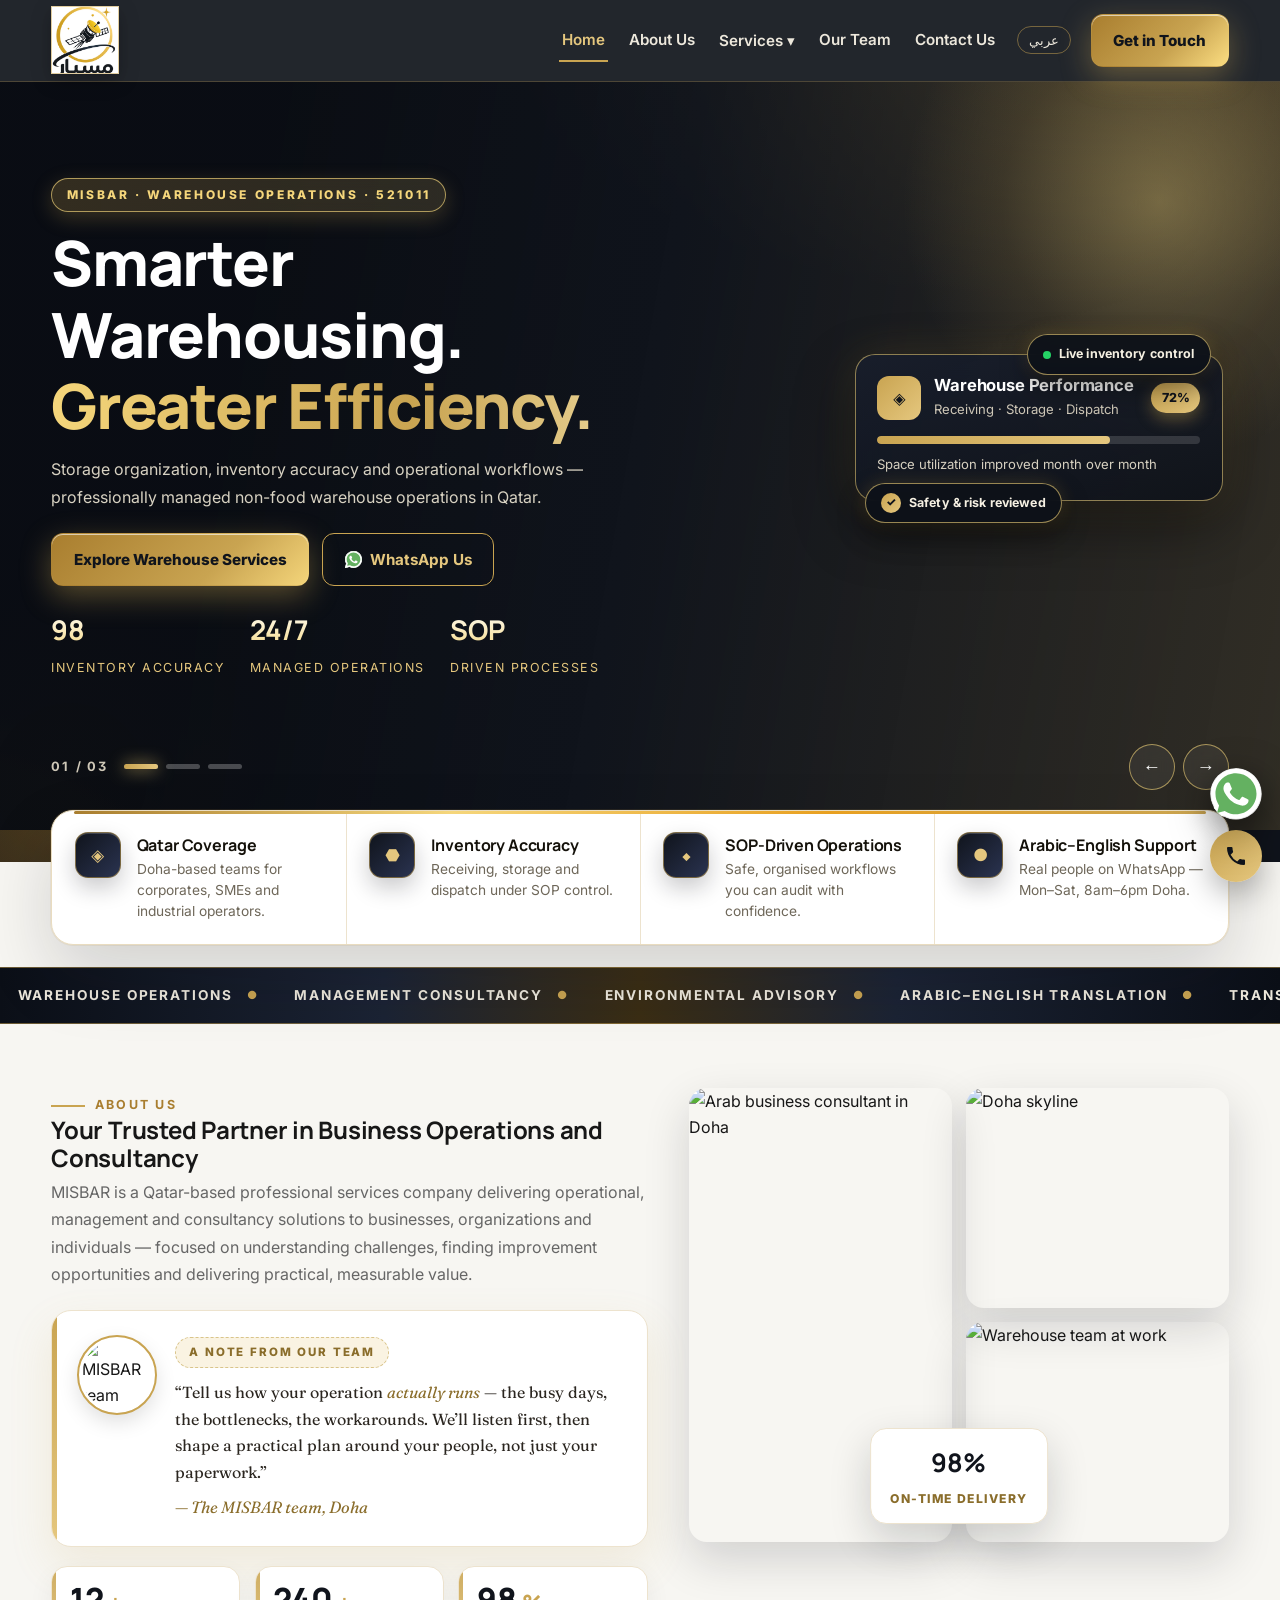
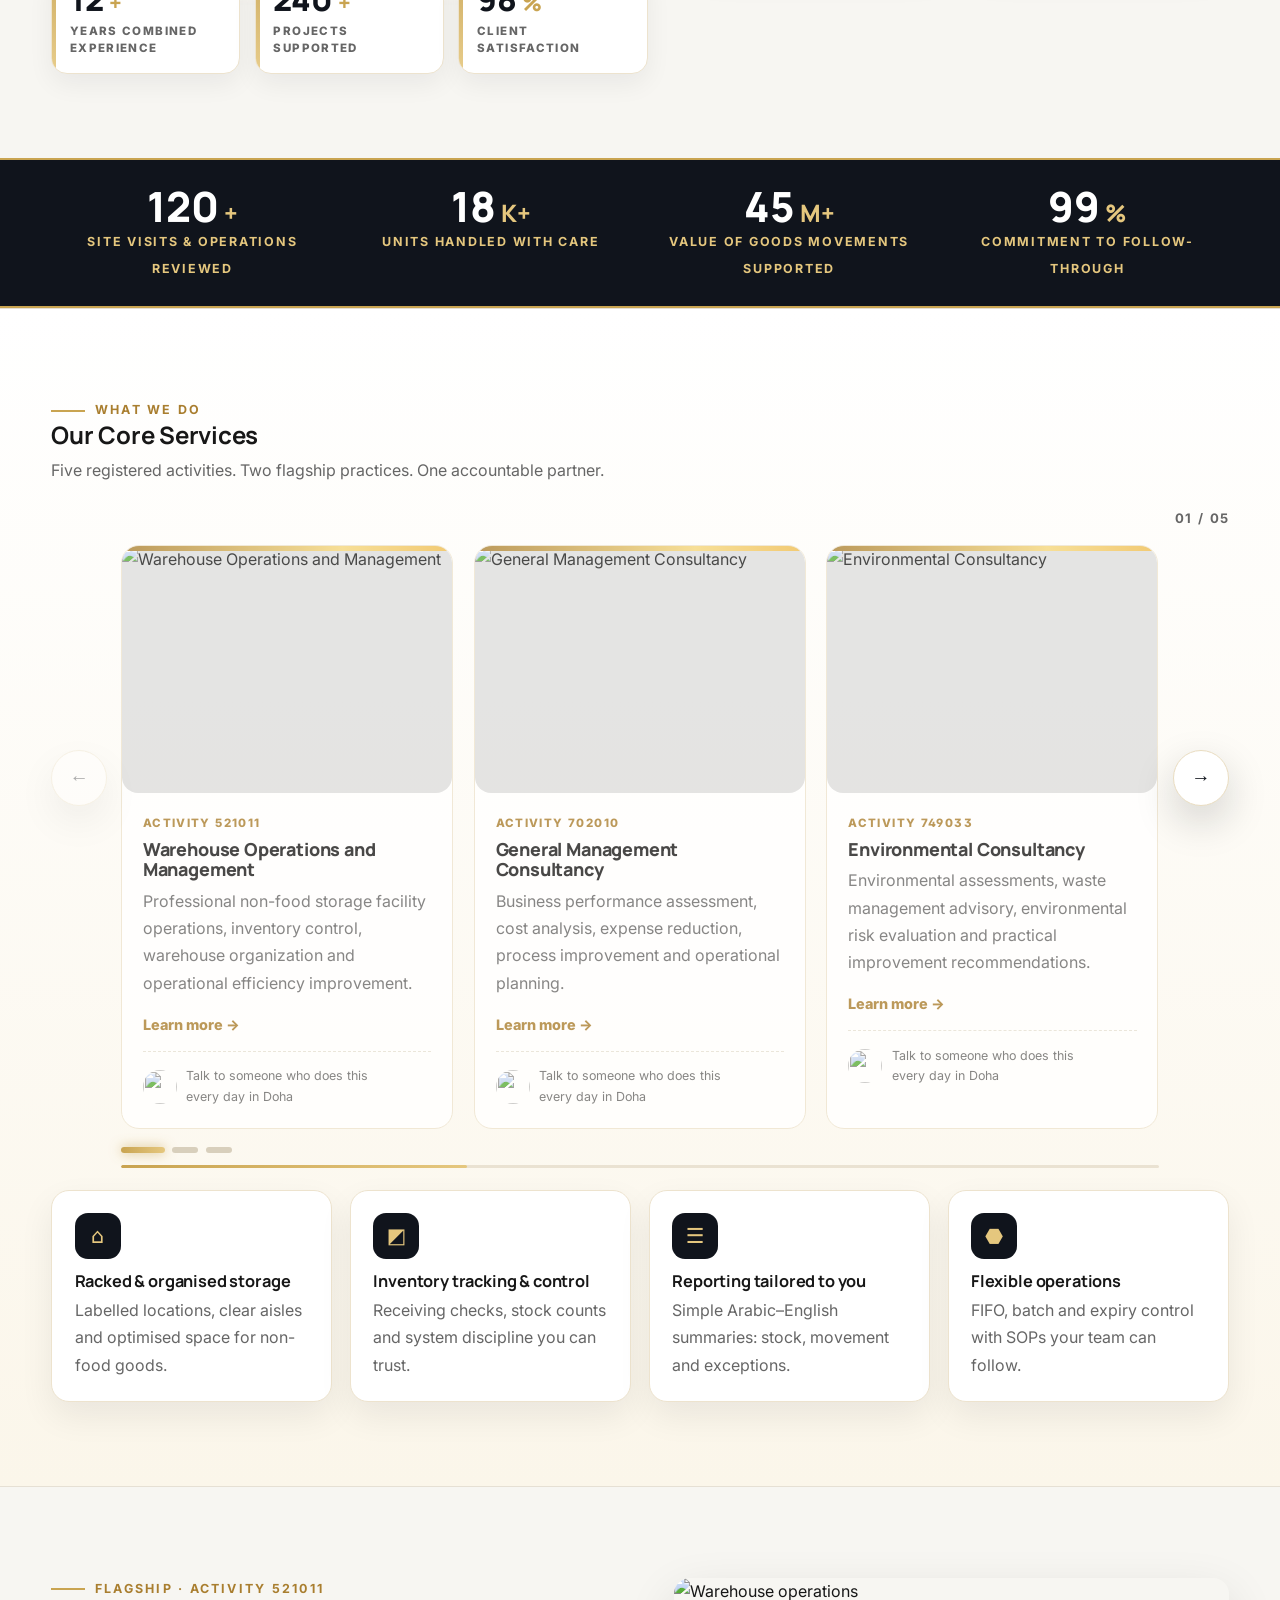
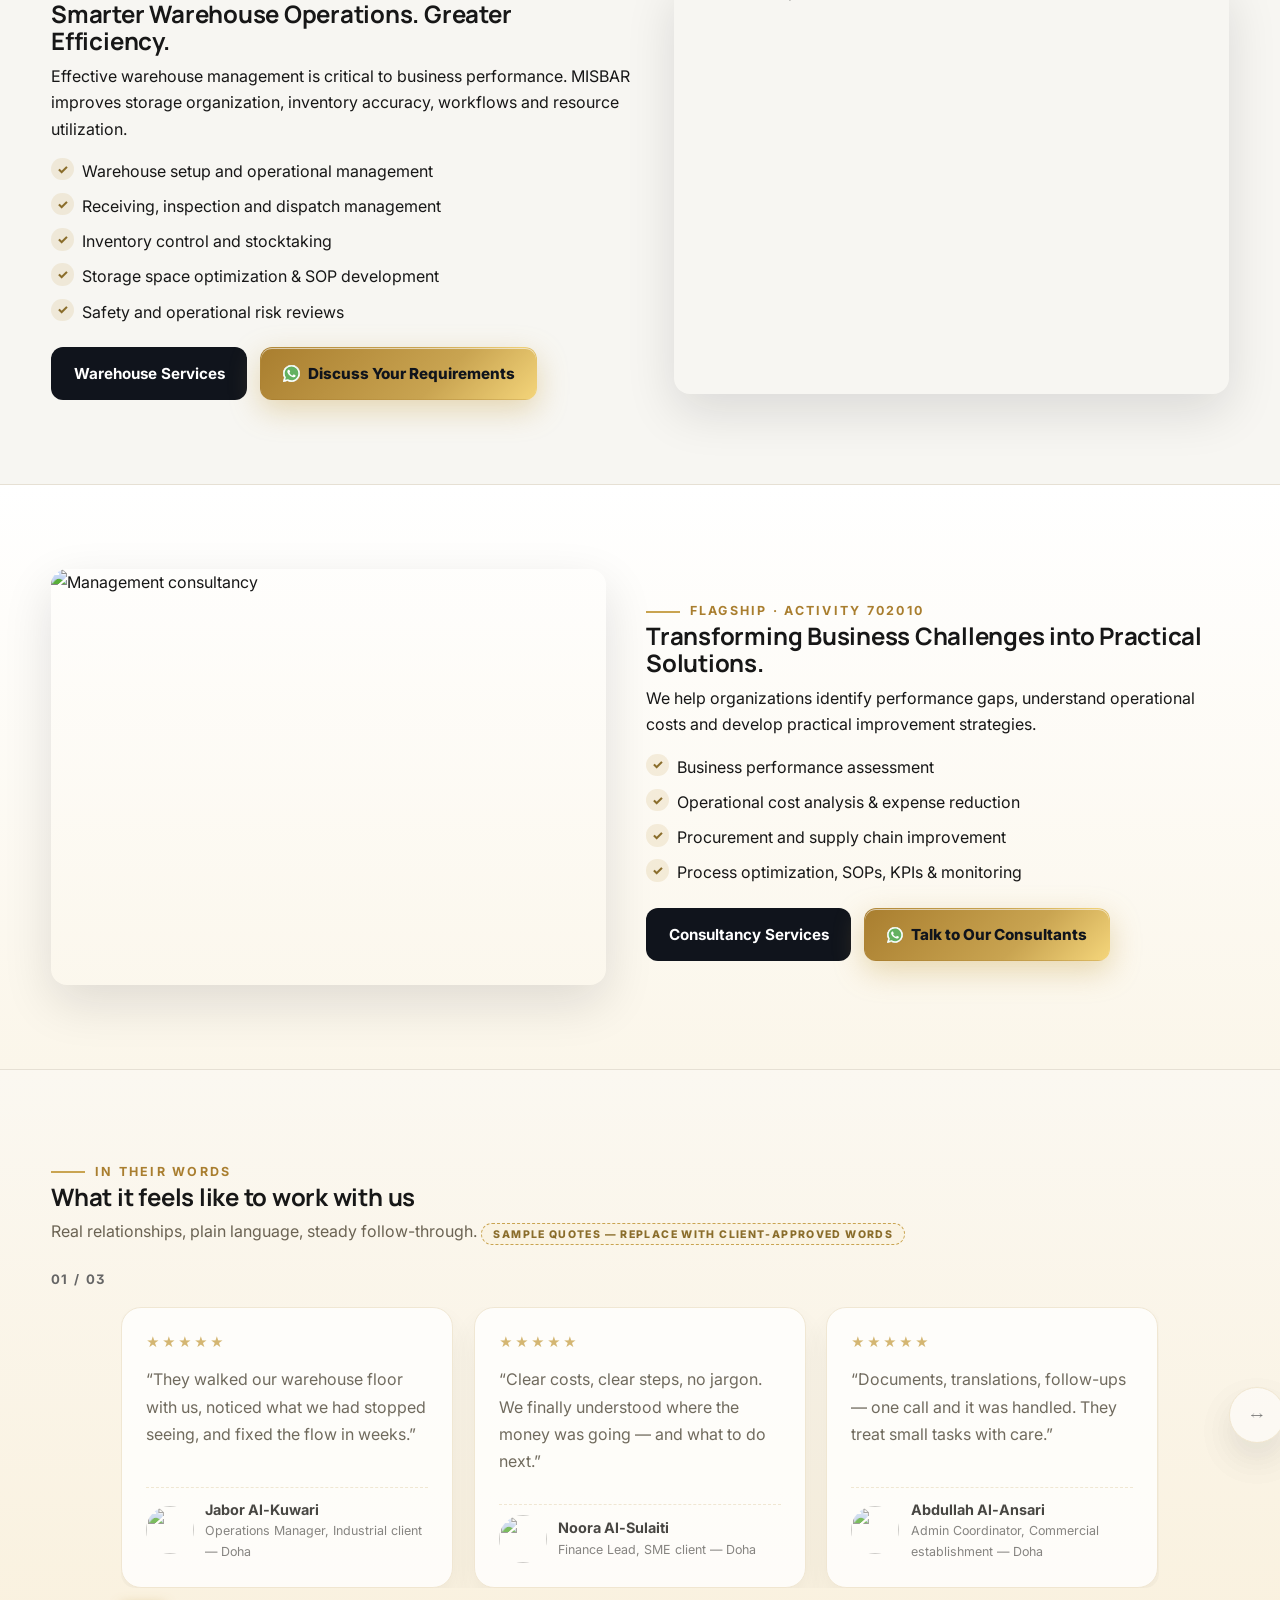
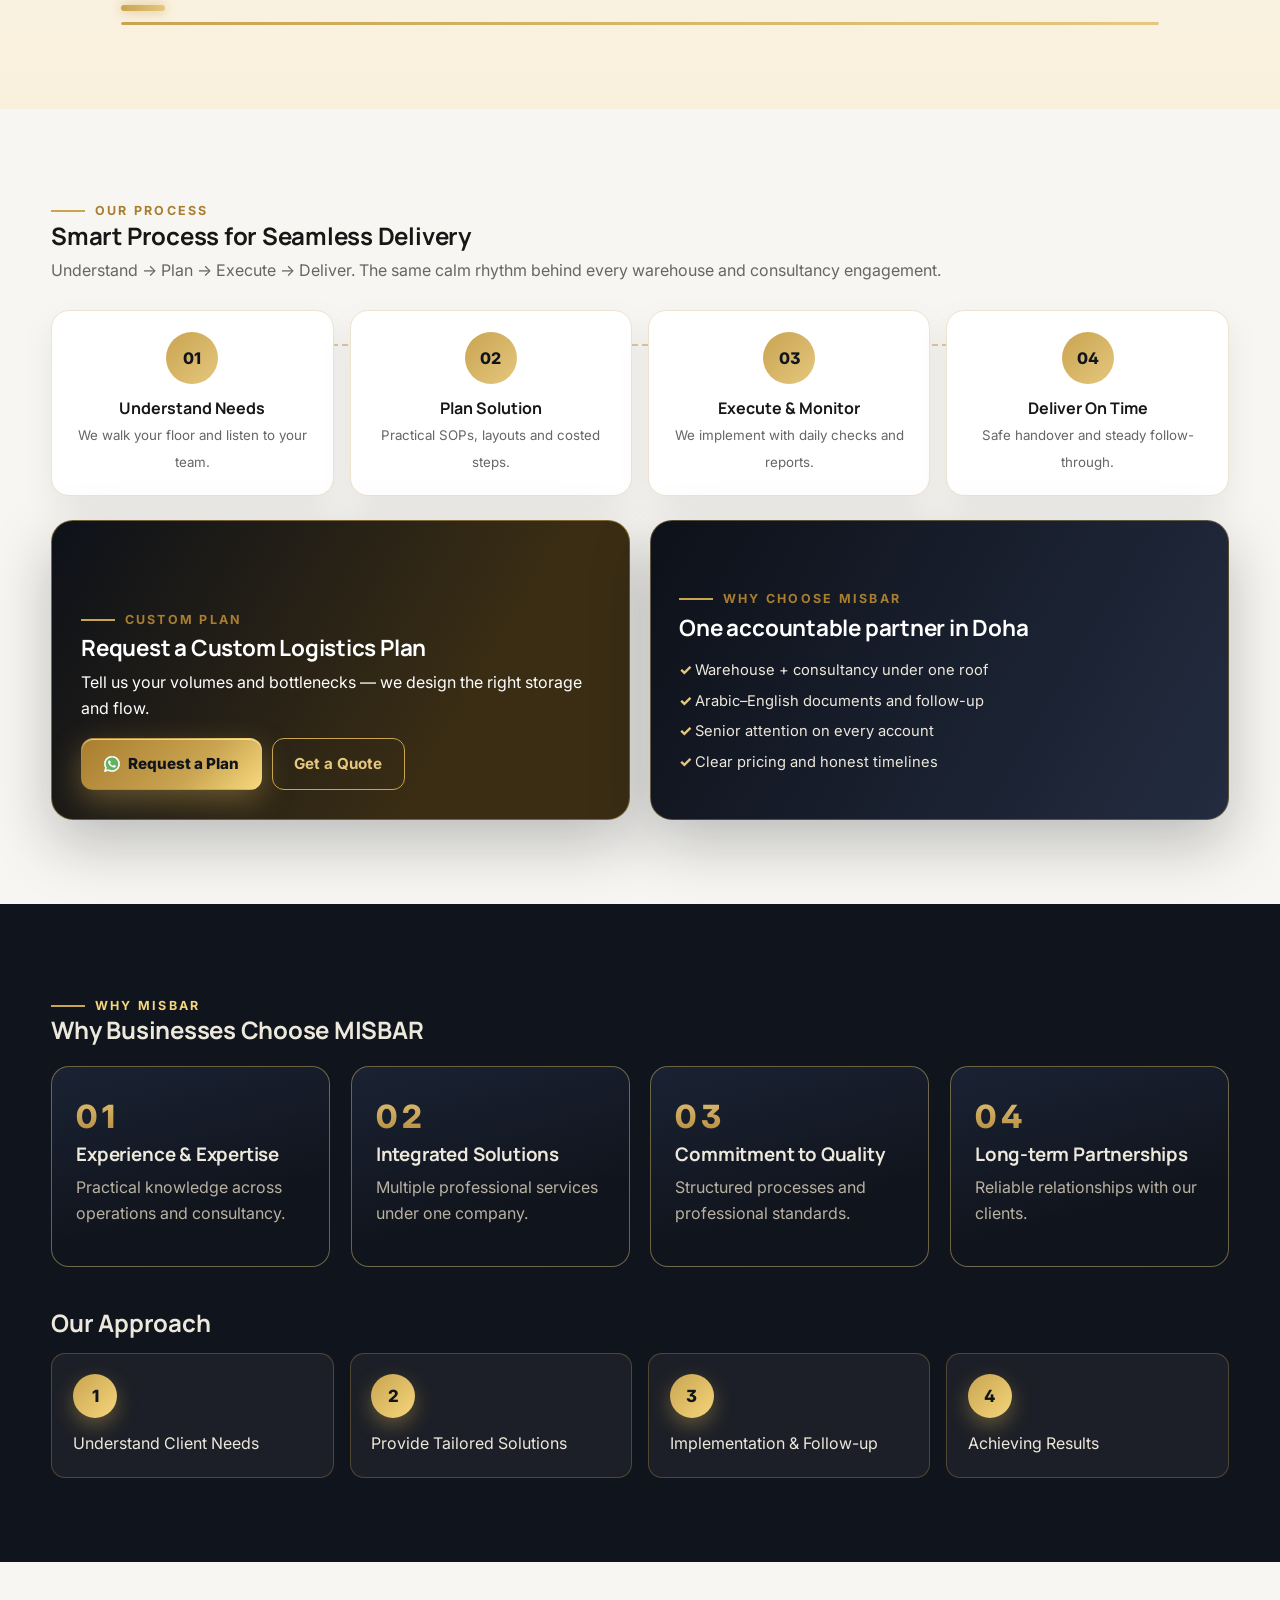
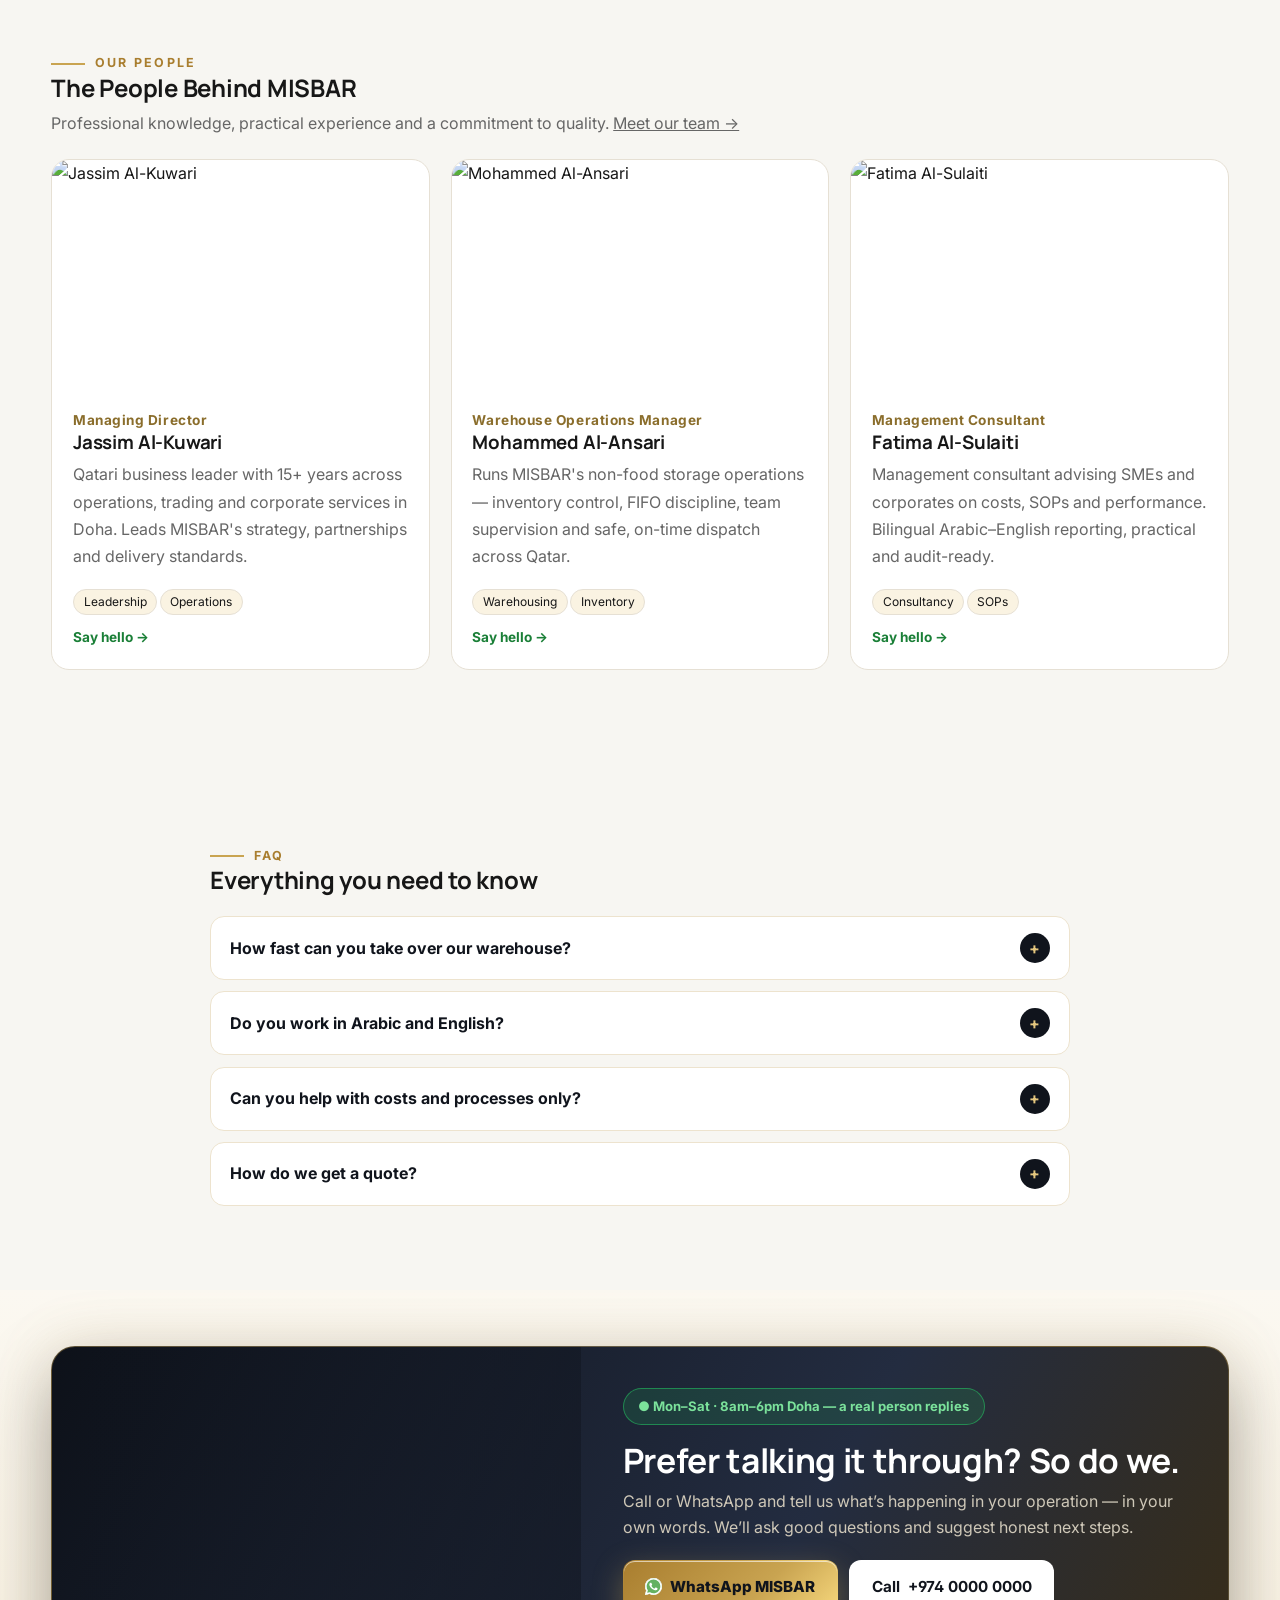
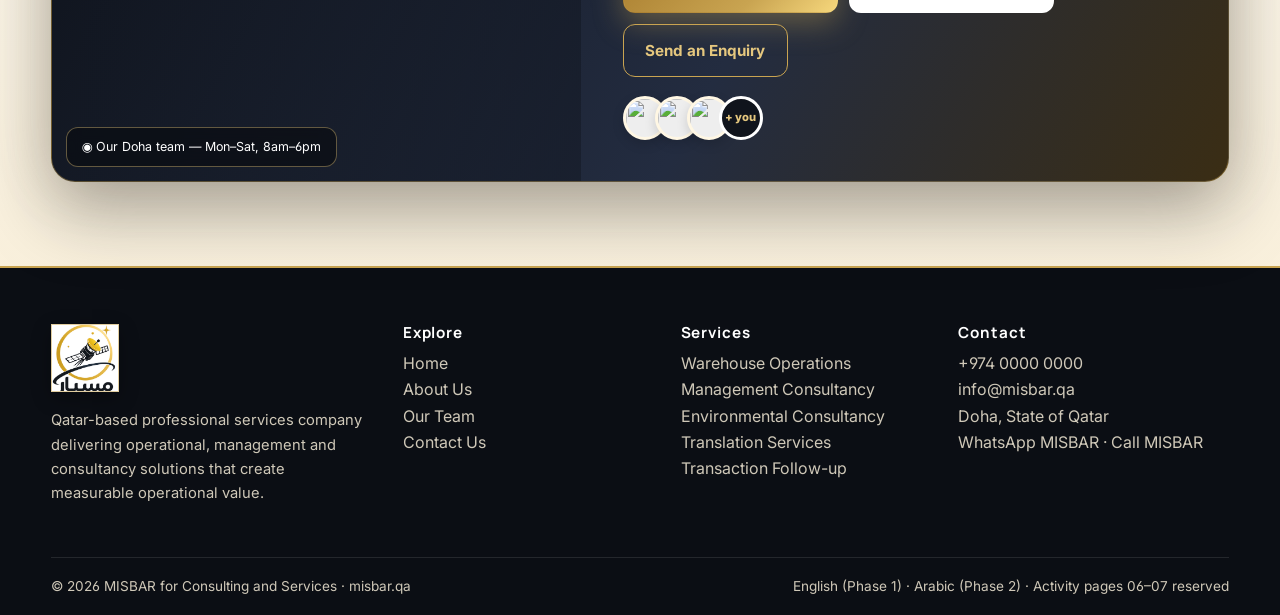
==== commit 4cbfcd8e: "latest" ====
--- a/index.html
+++ b/index.html
@@ -17,7 +17,7 @@
     <link
         href="https://fonts.googleapis.com/css2?family=Manrope:wght@600;700;800&family=Inter:wght@400;500;600;700&family=Fraunces:ital,opsz,wght@0,9..144,500;0,9..144,600;1,9..144,500;1,9..144,600&family=IBM+Plex+Sans+Arabic:wght@500;700&family=Noto+Sans+Arabic:wght@400;600&display=swap"
         rel="stylesheet">
-    <link rel="stylesheet" href="assets/css/style.css?v=28">
+    <link rel="stylesheet" href="assets/css/style.css?v=29">
     <script
         type="application/ld+json">{"@context":"https://schema.org","@type":"ProfessionalService","name":"MISBAR for Consulting and Services","areaServed":"Qatar","url":"https://misbar.qa","telephone":"+974 0000 0000"}</script>
     <link rel="icon" type="image/png" href="assets/img/logo.png">
@@ -643,8 +643,8 @@
     <script src="https://cdnjs.cloudflare.com/ajax/libs/gsap/3.12.5/ScrollTrigger.min.js"></script>
     <script src="assets/js/site-data.js?v=7"></script>
     <script src="assets/js/i18n.js?v=15"></script>
-    <script src="assets/js/main.js?v=11"></script>
-    <script src="assets/js/animations.js"></script>
+    <script src="assets/js/main.js?v=12"></script>
+    <script src="assets/js/animations.js?v=2"></script>
 </body>
 
 </html>
--- a/assets/css/style.css
+++ b/assets/css/style.css
@@ -556,3 +556,24 @@
 @keyframes ma-loader-pulse{0%,100%{transform:scale(1)}50%{transform:scale(1.045)}}
 html.ma-loader--lock{overflow:hidden}
 @media(prefers-reduced-motion:reduce){.ma-loader__ring,.ma-loader__ring--soft,.ma-loader__orbit,.ma-loader__badge{animation:none}}
+/* ===== ma-safari: mobile Safari first-load + prefix hardening (BEM ma-) ===== */
+/* -webkit- backdrop-filter mirrors (Safari needs prefix; unprefixed kept above) */
+.ma-header{-webkit-backdrop-filter:blur(12px)}
+.ma-hero__kicker{-webkit-backdrop-filter:blur(6px)}
+.ma-hero__card{-webkit-backdrop-filter:blur(14px)}
+.ma-hero__float{-webkit-backdrop-filter:blur(10px)}
+.ma-hero__arrow{-webkit-backdrop-filter:blur(8px)}
+.ma-hero__marquee{-webkit-backdrop-filter:blur(8px)}
+.ma-cta .ma-cta__photo .ma-cta__caption{-webkit-backdrop-filter:blur(8px)}
+/* Gradient gold text: Safari requires -webkit-text-fill-color */
+.ma-hero__slide h1 .ma-text--gold{-webkit-text-fill-color:transparent}
+.ma-hero__stats b{-webkit-text-fill-color:transparent;-webkit-background-clip:text}
+/* Safari compositing: promote hero content to its own layer so opacity tweens can't trap it */
+.ma-hero__slide .ma-container{ -webkit-transform:translateZ(0); transform:translateZ(0)}
+/* Safety net: if GSAP stalls on first load, hero copy stays readable (JS sets .ma-hero--safe) */
+.ma-hero.ma-hero--safe .ma-hero__slide--active .ma-hero__kicker,
+.ma-hero.ma-hero--safe .ma-hero__slide--active h1,
+.ma-hero.ma-hero--safe .ma-hero__slide--active p,
+.ma-hero.ma-hero--safe .ma-hero__slide--active .ma-hero__cta,
+.ma-hero.ma-hero--safe .ma-hero__slide--active .ma-hero__stats,
+.ma-hero.ma-hero--safe .ma-hero__slide--active .ma-hero__badges{opacity:1;visibility:visible}
